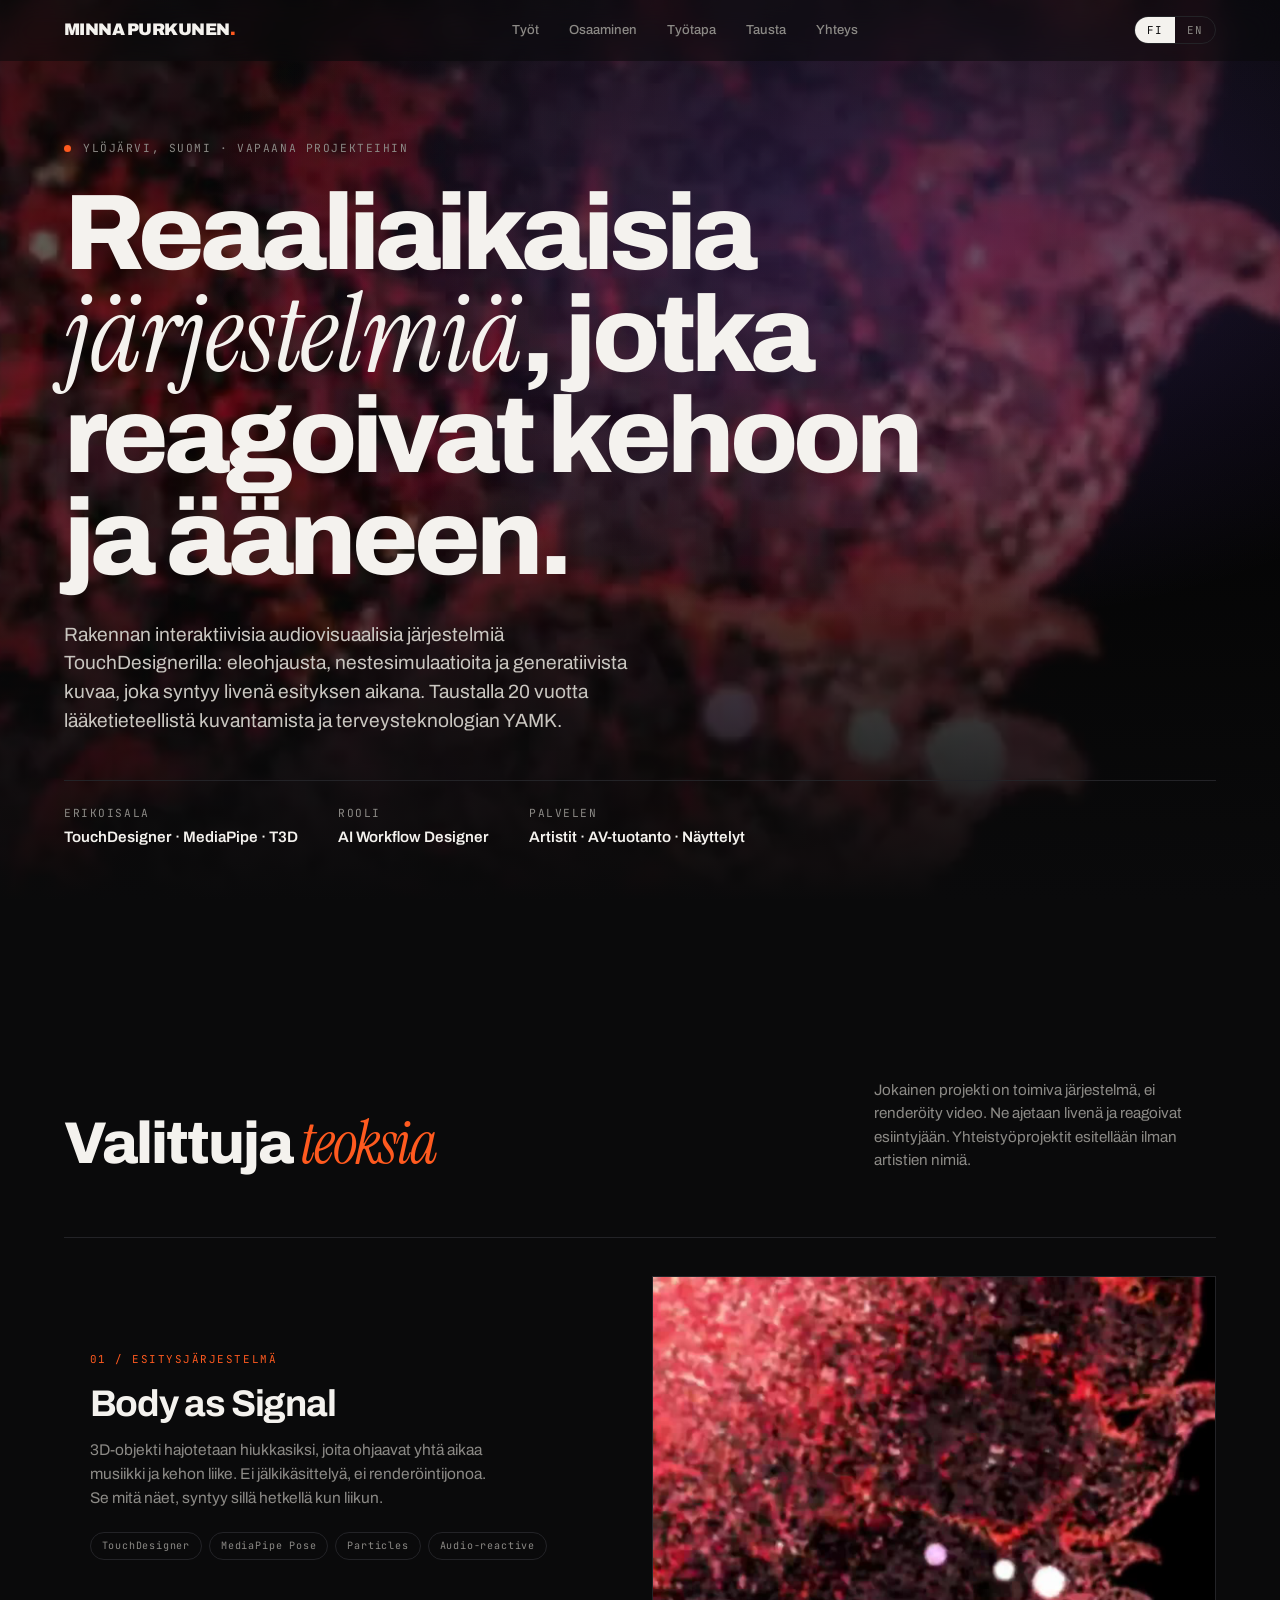
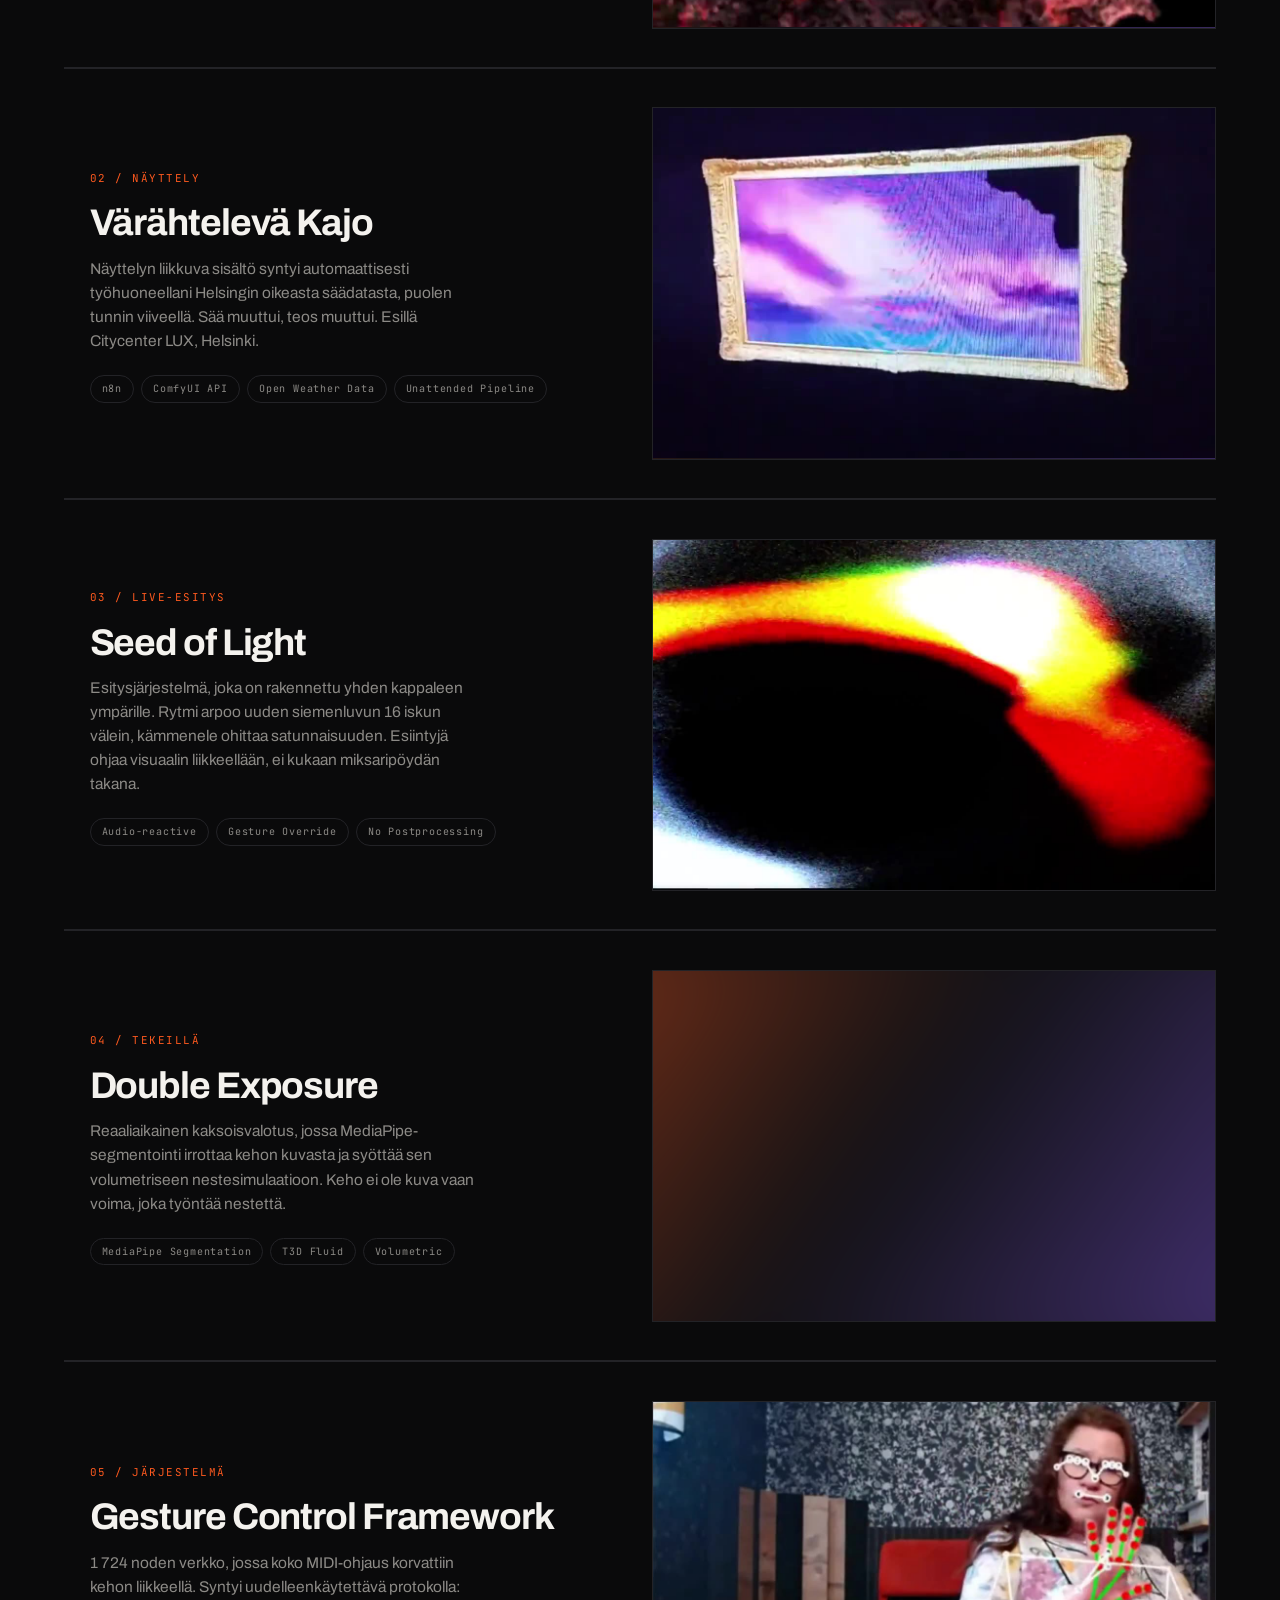
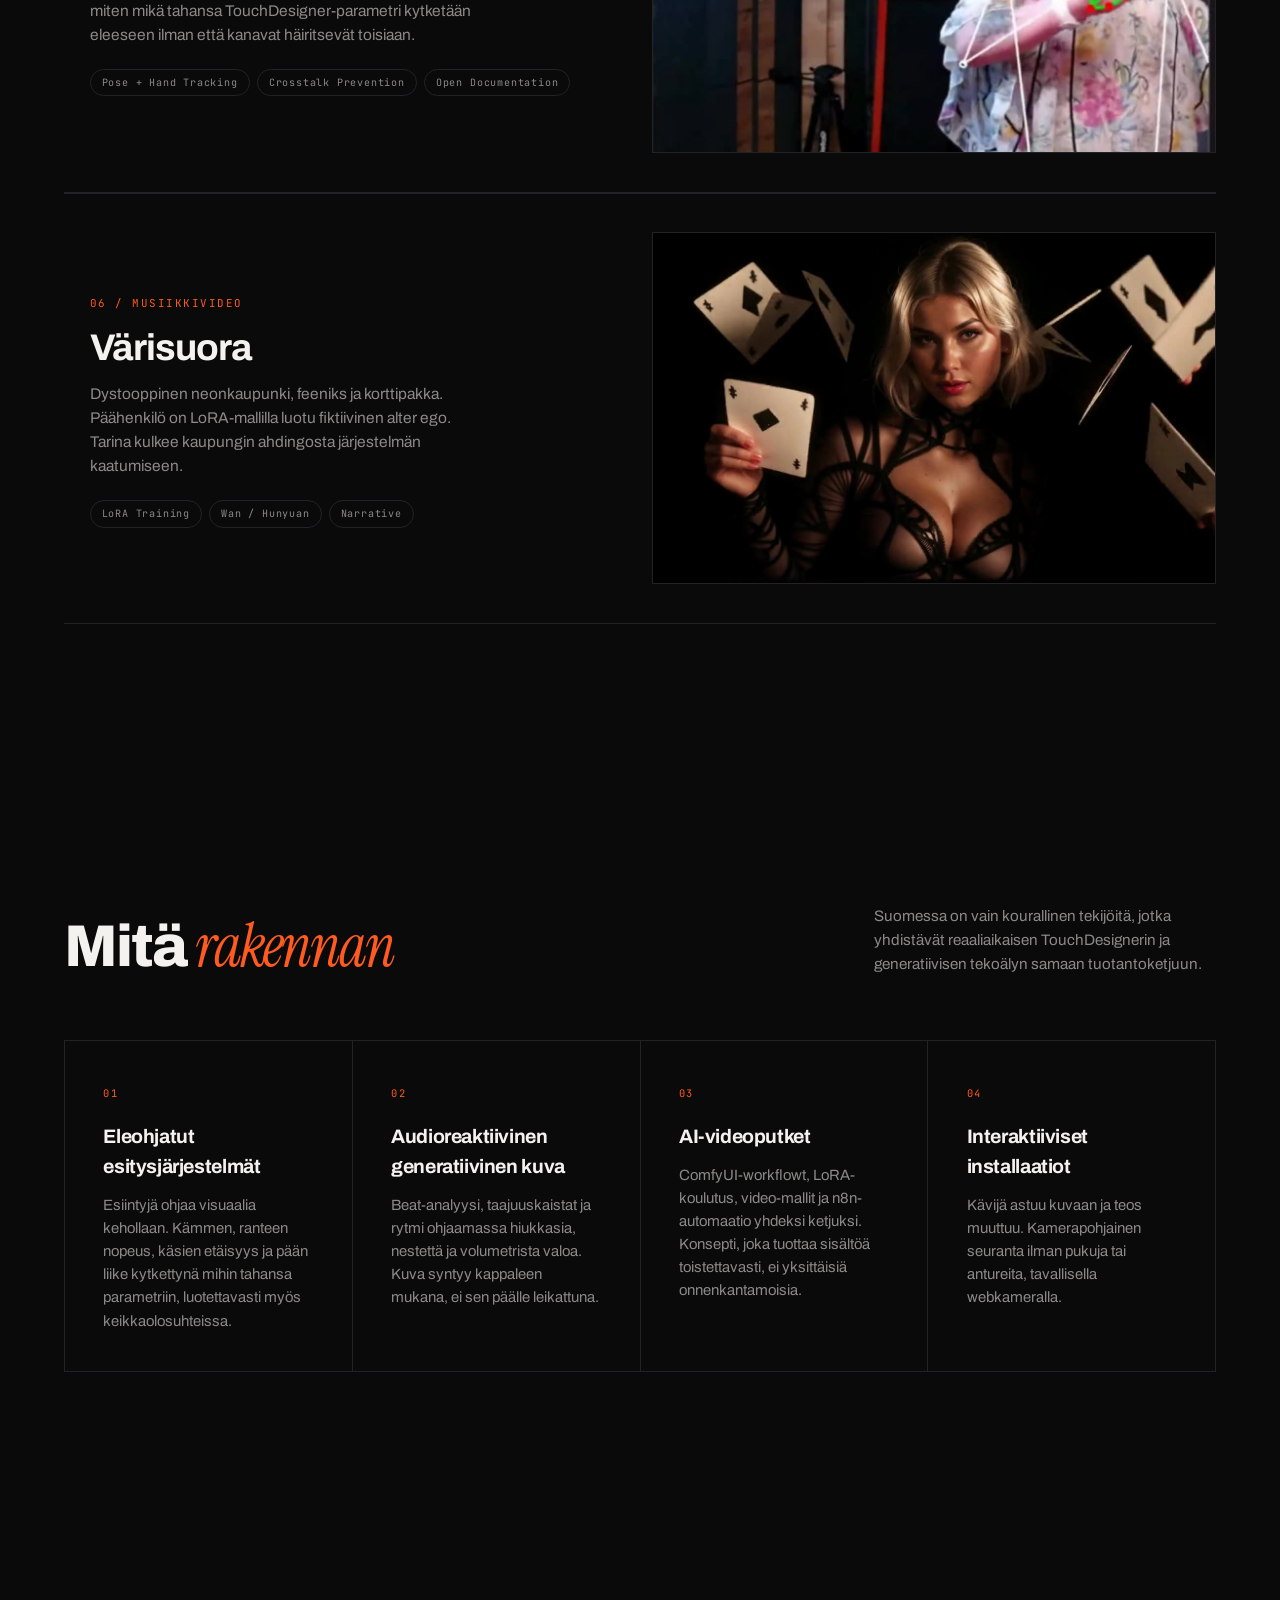
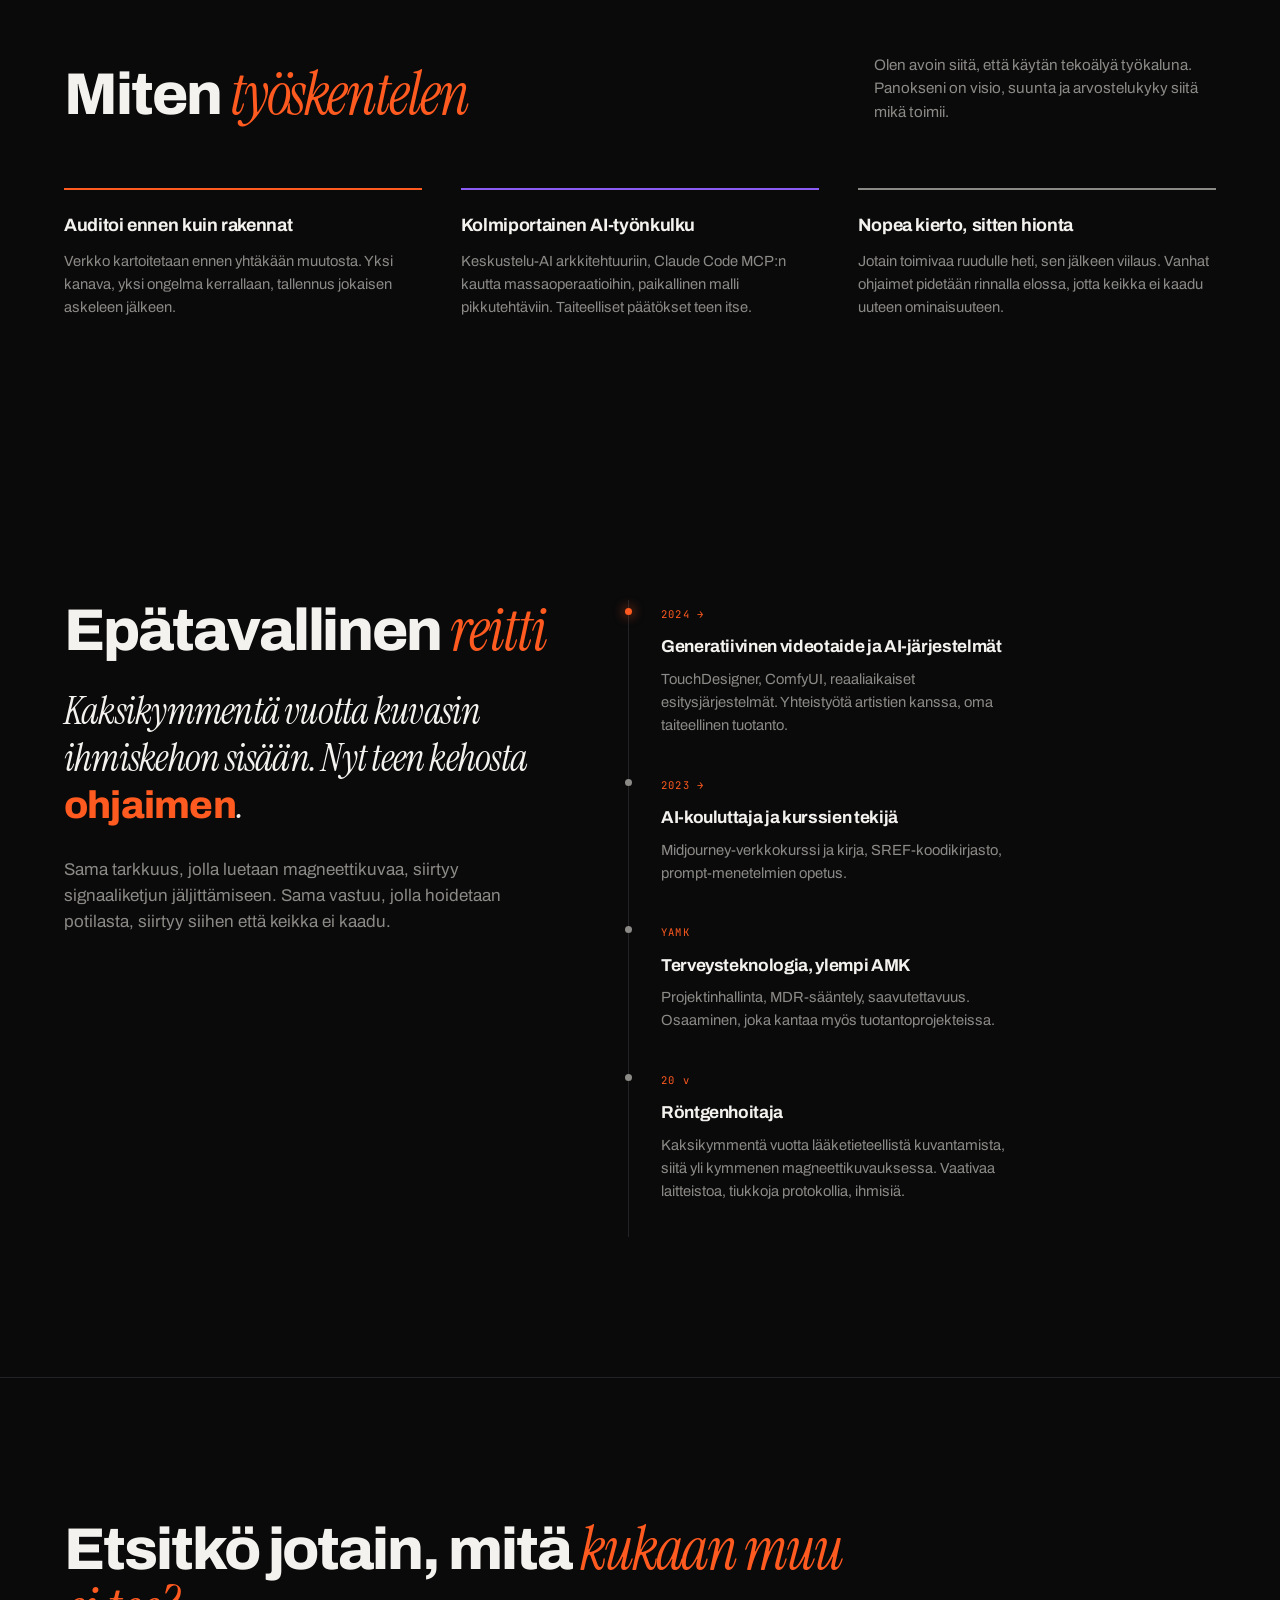
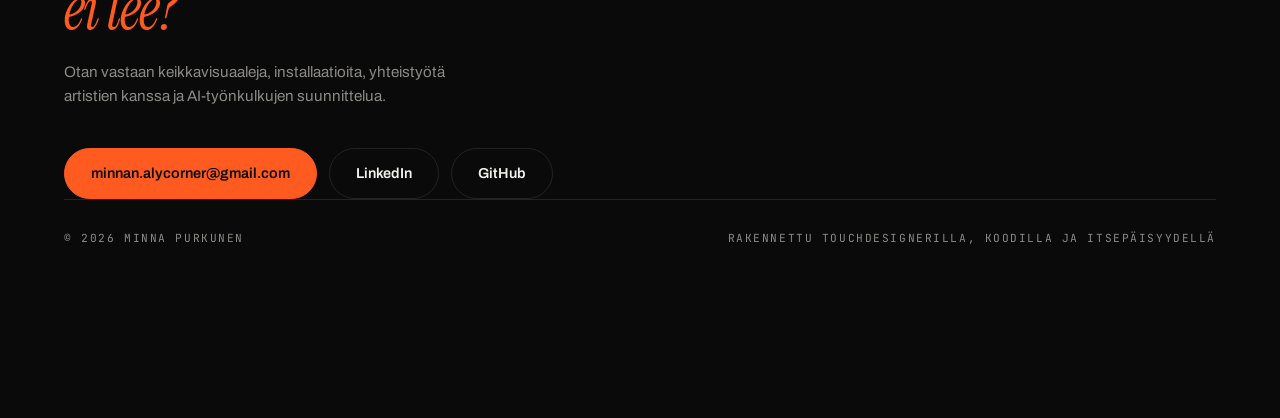
==== index.html @ dd43448c "Add files via upload" ====
<!DOCTYPE html>
<html lang="fi">
<head>
<meta charset="utf-8">
<meta name="viewport" content="width=device-width, initial-scale=1">
<title>Minna Purkunen — Real-time Systems for Live Visuals</title>
<meta name="description" content="AI Workflow Designer and generative video artist. Real-time interactive audiovisual systems in TouchDesigner, MediaPipe and generative AI.">

<!-- Linkin esikatselu LinkedInissa, WhatsAppissa ja muualla -->
<meta property="og:type" content="website">
<meta property="og:url" content="https://minnapurkunen.com/">
<link rel="canonical" href="https://minnapurkunen.com/">
<meta property="og:title" content="Minna Purkunen — Real-time Systems for Live Visuals">
<meta property="og:description" content="Reaaliaikaisia järjestelmiä, jotka reagoivat kehoon ja ääneen. TouchDesigner, MediaPipe ja generatiivinen tekoäly samassa tuotantoketjussa.">
<meta property="og:image" content="https://minnapurkunen.com/media/og.jpg">
<meta property="og:image:width" content="1200">
<meta property="og:image:height" content="630">
<meta property="og:locale" content="fi_FI">
<meta name="twitter:card" content="summary_large_image">

<link rel="icon" href="data:image/svg+xml,%3Csvg xmlns='http://www.w3.org/2000/svg' viewBox='0 0 32 32'%3E%3Crect width='32' height='32' fill='%230a0a0b'/%3E%3Ccircle cx='16' cy='16' r='7' fill='%23ff5a1f'/%3E%3C/svg%3E">

<link rel="preconnect" href="https://fonts.googleapis.com">
<link rel="preconnect" href="https://fonts.gstatic.com" crossorigin>
<link href="https://fonts.googleapis.com/css2?family=Archivo:wght@400;500;600;800;900&family=Instrument+Serif:ital@0;1&family=JetBrains+Mono:wght@400;500&display=swap" rel="stylesheet">
<style>
:root{
  --bg:#0a0a0b;
  --bg-2:#111114;
  --ink:#f4f2ee;
  --ink-dim:#8c8a86;
  --line:#232327;
  --acc:#ff5a1f;      /* electric orange */
  --acc-2:#8b5cf6;    /* violet */
  --max:1400px;
  --pad:clamp(20px,5vw,72px);
}
*{box-sizing:border-box;margin:0;padding:0}
html{scroll-behavior:smooth}
body{
  background:var(--bg);color:var(--ink);
  font-family:'Archivo',system-ui,sans-serif;
  font-size:17px;line-height:1.55;
  -webkit-font-smoothing:antialiased;
  overflow-x:hidden;
}
a{color:inherit;text-decoration:none}
.wrap{max-width:var(--max);margin:0 auto;padding:0 var(--pad)}
.serif{font-family:'Instrument Serif',Georgia,serif;font-style:italic;font-weight:400}
.mono{font-family:'JetBrains Mono',monospace;font-size:.7rem;letter-spacing:.14em;text-transform:uppercase;color:var(--ink-dim)}

/* ---------- NAV ---------- */
nav{
  position:fixed;top:0;left:0;right:0;z-index:100;
  backdrop-filter:blur(14px);background:rgba(10,10,11,.55);
  border-bottom:1px solid transparent;transition:border-color .3s,background .3s;
}
nav.stuck{border-bottom-color:var(--line);background:rgba(10,10,11,.85)}
.nav-in{max-width:var(--max);margin:0 auto;padding:16px var(--pad);
  display:flex;align-items:center;justify-content:space-between;gap:24px}
.logo{font-weight:900;letter-spacing:-.03em;font-size:1.05rem}
.logo span{color:var(--acc)}
.nav-links{display:flex;gap:30px;align-items:center}
.nav-links a{font-size:.82rem;font-weight:500;color:var(--ink-dim);transition:color .2s}
.nav-links a:hover{color:var(--ink)}
.lang{display:flex;border:1px solid var(--line);border-radius:100px;overflow:hidden}
.lang button{
  background:none;border:0;color:var(--ink-dim);cursor:pointer;
  font-family:'JetBrains Mono',monospace;font-size:.68rem;letter-spacing:.1em;
  padding:6px 12px;transition:.2s}
.lang button.on{background:var(--ink);color:var(--bg)}
.burger{display:none;background:none;border:0;color:var(--ink);font-size:1.4rem;cursor:pointer}

/* ---------- HERO ---------- */
header{position:relative;min-height:100svh;display:flex;align-items:flex-end;overflow:hidden}
.hero-media{position:absolute;inset:0;z-index:0;background:#000}
.hero-media video{width:100%;height:100%;display:block;object-fit:cover;opacity:.72}
.hero-media::after{
  content:"";position:absolute;inset:0;
  background:
    radial-gradient(90% 70% at 70% 25%, rgba(139,92,246,.22), transparent 60%),
    linear-gradient(to top, var(--bg) 4%, rgba(10,10,11,.35) 55%, rgba(10,10,11,.75) 100%);
}
.hero-in{position:relative;z-index:2;width:100%;padding-bottom:clamp(48px,7vw,88px);padding-top:140px}
.eyebrow{display:flex;align-items:center;gap:12px;margin-bottom:26px}
.dot{width:7px;height:7px;border-radius:50%;background:var(--acc);box-shadow:0 0 14px var(--acc);
  animation:pulse 2.4s ease-in-out infinite}
@keyframes pulse{0%,100%{opacity:1;transform:scale(1)}50%{opacity:.4;transform:scale(.75)}}
h1{
  font-size:clamp(2.9rem,8.4vw,7.4rem);
  line-height:.94;letter-spacing:-.045em;font-weight:800;
  max-width:16ch;text-wrap:balance;
}
h1 em{font-family:'Instrument Serif',serif;font-style:italic;font-weight:400;letter-spacing:-.01em}
.hero-sub{
  margin-top:32px;max-width:52ch;font-size:clamp(1rem,1.5vw,1.22rem);
  color:#c9c6c0;line-height:1.5
}
.hero-meta{
  margin-top:44px;padding-top:24px;border-top:1px solid var(--line);
  display:flex;flex-wrap:wrap;gap:14px 40px;align-items:baseline
}
.hero-meta div{display:flex;flex-direction:column;gap:4px}
.hero-meta b{font-size:.95rem;font-weight:600}

/* ---------- SECTION ---------- */
section{padding:clamp(80px,11vw,160px) 0;position:relative}
.sec-head{display:flex;justify-content:space-between;align-items:flex-end;
  gap:30px;margin-bottom:clamp(38px,5vw,64px);flex-wrap:wrap}
h2{font-size:clamp(2rem,4.6vw,3.7rem);line-height:1.02;letter-spacing:-.035em;font-weight:800;max-width:18ch}
h2 em{font-family:'Instrument Serif',serif;font-style:italic;font-weight:400;color:var(--acc)}
.sec-note{max-width:38ch;color:var(--ink-dim);font-size:.95rem}

/* ---------- WORK ---------- */
.work{display:grid;gap:2px;background:var(--line);border-top:1px solid var(--line);border-bottom:1px solid var(--line)}
.proj{
  background:var(--bg);padding:clamp(24px,3vw,40px) 0;
  display:grid;grid-template-columns:minmax(0,1fr) minmax(0,1.05fr);
  gap:clamp(24px,4vw,64px);align-items:center;
  transition:background .35s;cursor:pointer;position:relative
}
.proj:hover{background:var(--bg-2)}
.proj-txt{padding-left:clamp(0px,2vw,28px)}
.proj-idx{font-family:'JetBrains Mono',monospace;font-size:.68rem;color:var(--acc);letter-spacing:.14em}
.proj h3{font-size:clamp(1.5rem,2.9vw,2.5rem);line-height:1.04;letter-spacing:-.03em;
  font-weight:700;margin:14px 0 14px}
.proj p{color:var(--ink-dim);max-width:44ch;font-size:.97rem}
.tags{display:flex;flex-wrap:wrap;gap:7px;margin-top:22px}
.tag{font-family:'JetBrains Mono',monospace;font-size:.63rem;letter-spacing:.08em;
  border:1px solid var(--line);border-radius:100px;padding:5px 11px;color:var(--ink-dim)}
.proj-media{
  aspect-ratio:16/10;background:var(--bg-2);border:1px solid var(--line);
  position:relative;overflow:hidden;display:grid;place-items:center
}
.proj-media::before{
  content:"";position:absolute;inset:0;opacity:.5;
  background:linear-gradient(125deg,var(--acc) 0%,transparent 45%,var(--acc-2) 100%);
  filter:blur(40px);transform:scale(1.4);transition:transform .8s ease,opacity .5s
}
.proj:hover .proj-media::before{transform:scale(1.75) rotate(8deg);opacity:.72}
.ph{position:relative;z-index:1;text-align:center;color:rgba(255,255,255,.62)}
.ph span{font-family:'JetBrains Mono',monospace;font-size:.62rem;letter-spacing:.14em}
.proj-media video,.proj-media img{position:absolute;inset:0;width:100%;height:100%;object-fit:cover;z-index:2}

/* ---------- CAPABILITIES ---------- */
.caps{display:grid;grid-template-columns:repeat(auto-fit,minmax(270px,1fr));gap:1px;background:var(--line);
  border:1px solid var(--line)}
.cap{background:var(--bg);padding:clamp(26px,3vw,40px);transition:background .3s}
.cap:hover{background:var(--bg-2)}
.cap .n{font-family:'JetBrains Mono',monospace;font-size:.65rem;color:var(--acc);letter-spacing:.14em}
.cap h4{font-size:1.22rem;font-weight:700;letter-spacing:-.02em;margin:16px 0 12px}
.cap p{color:var(--ink-dim);font-size:.93rem}

/* ---------- METHOD ---------- */
.method{display:grid;grid-template-columns:repeat(auto-fit,minmax(230px,1fr));gap:clamp(24px,3vw,48px);
  counter-reset:m}
.m{border-top:2px solid var(--acc);padding-top:22px}
.m:nth-child(2){border-color:var(--acc-2)}
.m:nth-child(3){border-color:var(--ink-dim)}
.m h4{font-size:1.12rem;font-weight:700;margin-bottom:10px;letter-spacing:-.02em}
.m p{color:var(--ink-dim);font-size:.92rem}

/* ---------- BACKGROUND ---------- */
.bg-grid{display:grid;grid-template-columns:minmax(0,.85fr) minmax(0,1fr);gap:clamp(30px,5vw,80px);align-items:start}
.tl{border-left:1px solid var(--line);padding-left:clamp(20px,2.5vw,34px)}
.tl-item{position:relative;padding-bottom:34px}
.tl-item::before{content:"";position:absolute;left:calc(-1*clamp(20px,2.5vw,34px) - 4px);top:8px;
  width:7px;height:7px;border-radius:50%;background:var(--ink-dim)}
.tl-item:first-child::before{background:var(--acc);box-shadow:0 0 12px var(--acc)}
.tl-item .yr{font-family:'JetBrains Mono',monospace;font-size:.66rem;color:var(--acc);letter-spacing:.12em}
.tl-item h4{font-size:1.08rem;font-weight:700;margin:8px 0 7px;letter-spacing:-.02em}
.tl-item p{color:var(--ink-dim);font-size:.92rem;max-width:46ch}
.pull{font-family:'Instrument Serif',serif;font-style:italic;
  font-size:clamp(1.5rem,3vw,2.5rem);line-height:1.22;letter-spacing:-.02em;color:var(--ink)}
.pull b{font-style:normal;font-family:'Archivo';font-weight:800;color:var(--acc)}

/* ---------- CONTACT ---------- */
#contact{border-top:1px solid var(--line)}
.cta h2{max-width:22ch}
.links{display:flex;flex-wrap:wrap;gap:12px;margin-top:40px}
.btn{
  border:1px solid var(--line);border-radius:100px;padding:13px 26px;
  font-size:.9rem;font-weight:600;transition:.25s;display:inline-flex;align-items:center;gap:9px
}
.btn:hover{border-color:var(--ink);transform:translateY(-2px)}
.btn.pri{background:var(--acc);border-color:var(--acc);color:#0a0a0b}
.btn.pri:hover{box-shadow:0 10px 40px rgba(255,90,31,.32)}
footer{border-top:1px solid var(--line);padding:30px 0;
  display:flex;justify-content:space-between;gap:16px;flex-wrap:wrap}

/* ---------- REVEAL ---------- */
.rv{opacity:0;transform:translateY(26px);transition:opacity .8s cubic-bezier(.2,.7,.2,1),transform .8s cubic-bezier(.2,.7,.2,1)}
.rv.in{opacity:1;transform:none}

/* ---------- LANG ---------- */
[data-en]{display:none}
html[lang="en"] [data-fi]{display:none}
html[lang="en"] [data-en]{display:revert}

@media(max-width:860px){
  .nav-links{display:none}
  .proj{grid-template-columns:1fr}
  .proj-txt{order:2;padding-left:0}
  .proj-media{order:1}
  .bg-grid{grid-template-columns:1fr}
}
</style>
</head>
<body>

<nav id="nav">
  <div class="nav-in">
    <a href="#" class="logo">MINNA PURKUNEN<span>.</span></a>
    <div class="nav-links">
      <a href="#work"><span data-fi>Työt</span><span data-en>Work</span></a>
      <a href="#systems"><span data-fi>Osaaminen</span><span data-en>Systems</span></a>
      <a href="#method"><span data-fi>Työtapa</span><span data-en>Method</span></a>
      <a href="#about"><span data-fi>Tausta</span><span data-en>Background</span></a>
      <a href="#contact"><span data-fi>Yhteys</span><span data-en>Contact</span></a>
    </div>
    <div class="lang">
      <button id="fi" class="on">FI</button><button id="en">EN</button>
    </div>
  </div>
</nav>

<!-- ============ HERO ============ -->
<header>
  <div class="hero-media">
    <video src="media/hero.mp4" poster="media/hero.jpg" autoplay muted loop playsinline></video>
  </div>
  <div class="hero-in wrap">
    <div class="eyebrow"><span class="dot"></span>
      <span class="mono" data-fi>Ylöjärvi, Suomi · Vapaana projekteihin</span>
      <span class="mono" data-en>Ylöjärvi, Finland · Available for projects</span>
    </div>

    <h1>
      <span data-fi>Reaaliaikaisia <em>järjestelmiä</em>, jotka reagoivat kehoon ja ääneen.</span>
      <span data-en>Real-time <em>systems</em> that respond to body and sound.</span>
    </h1>

    <p class="hero-sub">
      <span data-fi>Rakennan interaktiivisia audiovisuaalisia järjestelmiä TouchDesignerilla: eleohjausta, nestesimulaatioita ja generatiivista kuvaa, joka syntyy livenä esityksen aikana. Taustalla 20 vuotta lääketieteellistä kuvantamista ja terveysteknologian YAMK.</span>
      <span data-en>I build interactive audiovisual systems in TouchDesigner: gesture control, fluid simulation and generative imagery that is composed live, on stage. Behind it, twenty years of medical imaging and a Master's in health technology.</span>
    </p>

    <div class="hero-meta">
      <div><span class="mono" data-fi>Erikoisala</span><span class="mono" data-en>Focus</span>
        <b>TouchDesigner · MediaPipe · T3D</b></div>
      <div><span class="mono" data-fi>Rooli</span><span class="mono" data-en>Role</span>
        <b data-fi>AI Workflow Designer</b><b data-en>AI Workflow Designer</b></div>
      <div><span class="mono" data-fi>Palvelen</span><span class="mono" data-en>Working with</span>
        <b data-fi>Artistit · AV-tuotanto · Näyttelyt</b><b data-en>Artists · AV production · Exhibitions</b></div>
    </div>
  </div>
</header>

<!-- ============ WORK ============ -->
<section id="work">
  <div class="wrap">
    <div class="sec-head rv">
      <h2><span data-fi>Valittuja <em>teoksia</em></span><span data-en>Selected <em>work</em></span></h2>
      <p class="sec-note">
        <span data-fi>Jokainen projekti on toimiva järjestelmä, ei renderöity video. Ne ajetaan livenä ja reagoivat esiintyjään. Yhteistyöprojektit esitellään ilman artistien nimiä.</span>
        <span data-en>Each project is a working system, not a rendered video. They run live and respond to the performer. Collaborations are shown without naming the artists.</span>
      </p>
    </div>

    <div class="work">

      <article class="proj rv">
        <div class="proj-txt">
          <span class="proj-idx">01 / <span data-fi>ESITYSJÄRJESTELMÄ</span><span data-en>PERFORMANCE SYSTEM</span></span>
          <h3>Body as Signal</h3>
          <p>
            <span data-fi>3D-objekti hajotetaan hiukkasiksi, joita ohjaavat yhtä aikaa musiikki ja kehon liike. Ei jälkikäsittelyä, ei renderöintijonoa. Se mitä näet, syntyy sillä hetkellä kun liikun.</span>
            <span data-en>A 3D object dissolved into particles, driven at once by music and body movement. No post-processing, no render queue. What you see is made in the moment I move.</span>
          </p>
          <div class="tags"><span class="tag">TouchDesigner</span><span class="tag">MediaPipe Pose</span><span class="tag">Particles</span><span class="tag">Audio-reactive</span></div>
        </div>
        <div class="proj-media">
          <video data-src="media/body-as-signal.mp4" poster="media/body-as-signal.jpg" muted loop playsinline preload="none"></video>
        </div>
      </article>

      <article class="proj rv">
        <div class="proj-txt">
          <span class="proj-idx">02 / <span data-fi>NÄYTTELY</span><span data-en>EXHIBITION</span></span>
          <h3><span data-fi>Värähtelevä Kajo</span><span data-en>Oscillating Glow</span></h3>
          <p>
            <span data-fi>Näyttelyn liikkuva sisältö syntyi automaattisesti työhuoneellani Helsingin oikeasta säädatasta, puolen tunnin viiveellä. Sää muuttui, teos muuttui. Esillä Citycenter LUX, Helsinki.</span>
            <span data-en>The moving content for this exhibition was generated automatically in my studio from live Helsinki weather data on a thirty minute delay. The weather changed, the work changed. Shown at Citycenter LUX, Helsinki.</span>
          </p>
          <div class="tags"><span class="tag">n8n</span><span class="tag">ComfyUI API</span><span class="tag">Open Weather Data</span><span class="tag">Unattended Pipeline</span></div>
        </div>
        <div class="proj-media">
          <video data-src="media/oscillating-glow.mp4" poster="media/oscillating-glow.jpg" muted loop playsinline preload="none"></video>
        </div>
      </article>

      <article class="proj rv">
        <div class="proj-txt">
          <span class="proj-idx">03 / <span data-fi>LIVE-ESITYS</span><span data-en>LIVE PERFORMANCE</span></span>
          <h3>Seed of Light</h3>
          <p>
            <span data-fi>Esitysjärjestelmä, joka on rakennettu yhden kappaleen ympärille. Rytmi arpoo uuden siemenluvun 16 iskun välein, kämmenele ohittaa satunnaisuuden. Esiintyjä ohjaa visuaalin liikkeellään, ei kukaan miksaripöydän takana.</span>
            <span data-en>A performance system built around a single track. The rhythm draws a new random seed every sixteen beats, an open palm overrides it. The performer steers the visuals with their own movement, not an operator at a desk.</span>
          </p>
          <div class="tags"><span class="tag">Audio-reactive</span><span class="tag">Gesture Override</span><span class="tag">No Postprocessing</span></div>
        </div>
        <div class="proj-media">
          <video data-src="media/seed-of-light.mp4" poster="media/seed-of-light.jpg" muted loop playsinline preload="none"></video>
        </div>
      </article>

      <article class="proj rv">
        <div class="proj-txt">
          <span class="proj-idx">04 / <span data-fi>TEKEILLÄ</span><span data-en>IN PROGRESS</span></span>
          <h3>Double Exposure</h3>
          <p>
            <span data-fi>Reaaliaikainen kaksoisvalotus, jossa MediaPipe-segmentointi irrottaa kehon kuvasta ja syöttää sen volumetriseen nestesimulaatioon. Keho ei ole kuva vaan voima, joka työntää nestettä.</span>
            <span data-en>A real-time double exposure where MediaPipe segmentation lifts the body out of the frame and feeds it into a volumetric fluid simulation. The body is not an image, it is a force pushing through liquid.</span>
          </p>
          <div class="tags"><span class="tag">MediaPipe Segmentation</span><span class="tag">T3D Fluid</span><span class="tag">Volumetric</span></div>
        </div>
        <div class="proj-media">
          <video data-src="media/double-exposure.mp4" poster="media/double-exposure.jpg" muted loop playsinline preload="none"></video>
        </div>
      </article>

      <article class="proj rv">
        <div class="proj-txt">
          <span class="proj-idx">05 / <span data-fi>JÄRJESTELMÄ</span><span data-en>FRAMEWORK</span></span>
          <h3>Gesture Control Framework</h3>
          <p>
            <span data-fi>1 724 noden verkko, jossa koko MIDI-ohjaus korvattiin kehon liikkeellä. Syntyi uudelleenkäytettävä protokolla: miten mikä tahansa TouchDesigner-parametri kytketään eleeseen ilman että kanavat häiritsevät toisiaan.</span>
            <span data-en>A 1,724-node network where the entire MIDI control layer was replaced by body movement. It produced a reusable protocol: how to bind any TouchDesigner parameter to a gesture without channels bleeding into each other.</span>
          </p>
          <div class="tags"><span class="tag">Pose + Hand Tracking</span><span class="tag">Crosstalk Prevention</span><span class="tag">Open Documentation</span></div>
        </div>
        <div class="proj-media">
          <video data-src="media/gesture-framework.mp4" poster="media/gesture-framework.jpg" muted loop playsinline preload="none"></video>
        </div>
      </article>

      <article class="proj rv">
        <div class="proj-txt">
          <span class="proj-idx">06 / <span data-fi>MUSIIKKIVIDEO</span><span data-en>MUSIC VIDEO</span></span>
          <h3>Värisuora</h3>
          <p>
            <span data-fi>Dystooppinen neonkaupunki, feeniks ja korttipakka. Päähenkilö on LoRA-mallilla luotu fiktiivinen alter ego. Tarina kulkee kaupungin ahdingosta järjestelmän kaatumiseen.</span>
            <span data-en>A dystopian neon city, a phoenix and a deck of cards. The lead is a fictional alter ego built with a trained LoRA model. The story moves from urban struggle to the collapse of a controlling system.</span>
          </p>
          <div class="tags"><span class="tag">LoRA Training</span><span class="tag">Wan / Hunyuan</span><span class="tag">Narrative</span></div>
        </div>
        <div class="proj-media">
          <video data-src="media/varisuora.mp4" poster="media/varisuora.jpg" muted loop playsinline preload="none"></video>
        </div>
      </article>

    </div>
  </div>
</section>

<!-- ============ SYSTEMS ============ -->
<section id="systems">
  <div class="wrap">
    <div class="sec-head rv">
      <h2><span data-fi>Mitä <em>rakennan</em></span><span data-en>What I <em>build</em></span></h2>
      <p class="sec-note">
        <span data-fi>Suomessa on vain kourallinen tekijöitä, jotka yhdistävät reaaliaikaisen TouchDesignerin ja generatiivisen tekoälyn samaan tuotantoketjuun.</span>
        <span data-en>In Finland only a handful of people combine real-time TouchDesigner and generative AI in one production chain.</span>
      </p>
    </div>

    <div class="caps rv">
      <div class="cap"><span class="n">01</span>
        <h4><span data-fi>Eleohjatut esitysjärjestelmät</span><span data-en>Gesture-Controlled Performance</span></h4>
        <p><span data-fi>Esiintyjä ohjaa visuaalia kehollaan. Kämmen, ranteen nopeus, käsien etäisyys ja pään liike kytkettynä mihin tahansa parametriin, luotettavasti myös keikkaolosuhteissa.</span>
        <span data-en>The performer drives the visuals with their body. Palm, wrist velocity, hand distance and head movement bound to any parameter, reliable under stage conditions.</span></p></div>

      <div class="cap"><span class="n">02</span>
        <h4><span data-fi>Audioreaktiivinen generatiivinen kuva</span><span data-en>Audio-Reactive Generative Imagery</span></h4>
        <p><span data-fi>Beat-analyysi, taajuuskaistat ja rytmi ohjaamassa hiukkasia, nestettä ja volumetrista valoa. Kuva syntyy kappaleen mukana, ei sen päälle leikattuna.</span>
        <span data-en>Beat analysis, frequency bands and rhythm driving particles, fluid and volumetric light. The image is born with the track, not cut on top of it.</span></p></div>

      <div class="cap"><span class="n">03</span>
        <h4><span data-fi>AI-videoputket</span><span data-en>AI Video Pipelines</span></h4>
        <p><span data-fi>ComfyUI-workflowt, LoRA-koulutus, video-mallit ja n8n-automaatio yhdeksi ketjuksi. Konsepti, joka tuottaa sisältöä toistettavasti, ei yksittäisiä onnenkantamoisia.</span>
        <span data-en>ComfyUI workflows, LoRA training, video models and n8n automation as one chain. A concept that produces content repeatably, not one-off lucky renders.</span></p></div>

      <div class="cap"><span class="n">04</span>
        <h4><span data-fi>Interaktiiviset installaatiot</span><span data-en>Interactive Installations</span></h4>
        <p><span data-fi>Kävijä astuu kuvaan ja teos muuttuu. Kamerapohjainen seuranta ilman pukuja tai antureita, tavallisella webkameralla.</span>
        <span data-en>A visitor steps into the frame and the piece changes. Camera-based tracking with no suits or sensors, just a webcam.</span></p></div>
    </div>
  </div>
</section>

<!-- ============ METHOD ============ -->
<section id="method">
  <div class="wrap">
    <div class="sec-head rv">
      <h2><span data-fi>Miten <em>työskentelen</em></span><span data-en>How I <em>work</em></span></h2>
      <p class="sec-note">
        <span data-fi>Olen avoin siitä, että käytän tekoälyä työkaluna. Panokseni on visio, suunta ja arvostelukyky siitä mikä toimii.</span>
        <span data-en>I am open about using AI as a tool. My contribution is vision, direction and the judgement of what actually works.</span>
      </p>
    </div>

    <div class="method rv">
      <div class="m">
        <h4><span data-fi>Auditoi ennen kuin rakennat</span><span data-en>Audit before you build</span></h4>
        <p><span data-fi>Verkko kartoitetaan ennen yhtäkään muutosta. Yksi kanava, yksi ongelma kerrallaan, tallennus jokaisen askeleen jälkeen.</span>
        <span data-en>The network is mapped before a single change. One channel, one problem at a time, saved after every step.</span></p>
      </div>
      <div class="m">
        <h4><span data-fi>Kolmiportainen AI-työnkulku</span><span data-en>Three-tier AI workflow</span></h4>
        <p><span data-fi>Keskustelu-AI arkkitehtuuriin, Claude Code MCP:n kautta massaoperaatioihin, paikallinen malli pikkutehtäviin. Taiteelliset päätökset teen itse.</span>
        <span data-en>Chat AI for architecture, Claude Code over MCP for bulk operations, a local model for small tasks. The artistic calls stay mine.</span></p>
      </div>
      <div class="m">
        <h4><span data-fi>Nopea kierto, sitten hionta</span><span data-en>Fast loop, then refinement</span></h4>
        <p><span data-fi>Jotain toimivaa ruudulle heti, sen jälkeen viilaus. Vanhat ohjaimet pidetään rinnalla elossa, jotta keikka ei kaadu uuteen ominaisuuteen.</span>
        <span data-en>Something working on screen immediately, refinement after. Old controls stay alive in parallel so a new feature never takes down the show.</span></p>
      </div>
    </div>
  </div>
</section>

<!-- ============ ABOUT ============ -->
<section id="about">
  <div class="wrap bg-grid">
    <div class="rv">
      <h2 style="margin-bottom:28px"><span data-fi>Epätavallinen <em>reitti</em></span><span data-en>An unusual <em>route</em></span></h2>
      <p class="pull">
        <span data-fi>Kaksikymmentä vuotta kuvasin ihmiskehon sisään. Nyt teen kehosta <b>ohjaimen</b>.</span>
        <span data-en>For twenty years I imaged the inside of the human body. Now I turn the body into a <b>controller</b>.</span>
      </p>
      <p style="margin-top:28px;color:var(--ink-dim);max-width:44ch">
        <span data-fi>Sama tarkkuus, jolla luetaan magneettikuvaa, siirtyy signaaliketjun jäljittämiseen. Sama vastuu, jolla hoidetaan potilasta, siirtyy siihen että keikka ei kaadu.</span>
        <span data-en>The same precision used to read an MRI transfers to tracing a signal chain. The same responsibility used in patient care transfers to making sure the show does not go down.</span>
      </p>
    </div>

    <div class="tl rv">
      <div class="tl-item"><span class="yr">2024 →</span>
        <h4><span data-fi>Generatiivinen videotaide ja AI-järjestelmät</span><span data-en>Generative video art and AI systems</span></h4>
        <p><span data-fi>TouchDesigner, ComfyUI, reaaliaikaiset esitysjärjestelmät. Yhteistyötä artistien kanssa, oma taiteellinen tuotanto.</span>
        <span data-en>TouchDesigner, ComfyUI, real-time performance systems. Collaborations with artists alongside my own artistic practice.</span></p></div>

      <div class="tl-item"><span class="yr">2023 →</span>
        <h4><span data-fi>AI-kouluttaja ja kurssien tekijä</span><span data-en>AI educator and course creator</span></h4>
        <p><span data-fi>Midjourney-verkkokurssi ja kirja, SREF-koodikirjasto, prompt-menetelmien opetus.</span>
        <span data-en>A Midjourney online course and book, an SREF code library, teaching prompt methodology.</span></p></div>

      <div class="tl-item"><span class="yr">YAMK</span>
        <h4><span data-fi>Terveysteknologia, ylempi AMK</span><span data-en>Health technology, Master's degree</span></h4>
        <p><span data-fi>Projektinhallinta, MDR-sääntely, saavutettavuus. Osaaminen, joka kantaa myös tuotantoprojekteissa.</span>
        <span data-en>Project management, MDR regulation, accessibility. Skills that carry over into production work.</span></p></div>

      <div class="tl-item"><span class="yr">20 v</span>
        <h4><span data-fi>Röntgenhoitaja</span><span data-en>Radiographer</span></h4>
        <p><span data-fi>Kaksikymmentä vuotta lääketieteellistä kuvantamista, siitä yli kymmenen magneettikuvauksessa. Vaativaa laitteistoa, tiukkoja protokollia, ihmisiä.</span>
        <span data-en>Twenty years in medical imaging, more than ten of them in MRI. Demanding hardware, strict protocols, people.</span></p></div>
    </div>
  </div>
</section>

<!-- ============ CONTACT ============ -->
<section id="contact">
  <div class="wrap cta rv">
    <h2><span data-fi>Etsitkö jotain, mitä <em>kukaan muu ei tee?</em></span><span data-en>Looking for something <em>nobody else is doing?</em></span></h2>
    <p class="sec-note" style="max-width:46ch;margin-top:22px">
      <span data-fi>Otan vastaan keikkavisuaaleja, installaatioita, yhteistyötä artistien kanssa ja AI-työnkulkujen suunnittelua.</span>
      <span data-en>Open to tour visuals, installations, artist collaborations and AI workflow design.</span>
    </p>
    <div class="links">
      <a class="btn pri" href="mailto:minnan.alycorner@gmail.com">minnan.alycorner@gmail.com</a>
      <a class="btn" href="https://www.linkedin.com/in/minna-purkunen-853641170" target="_blank" rel="noopener">LinkedIn</a>
      <a class="btn" href="https://github.com/Minskiist" target="_blank" rel="noopener">GitHub</a>
    </div>
  </div>
  <div class="wrap"><footer>
    <span class="mono">© 2026 Minna Purkunen</span>
    <span class="mono" data-fi>Rakennettu TouchDesignerilla, koodilla ja itsepäisyydellä</span>
    <span class="mono" data-en>Built with TouchDesigner, code and stubbornness</span>
  </footer></div>
</section>

<script>
/* ---- language ---- */
const setLang = l => {
  document.documentElement.lang = l;
  fi.classList.toggle('on', l==='fi');
  en.classList.toggle('on', l==='en');
};
fi.onclick = ()=>setLang('fi');
en.onclick = ()=>setLang('en');

/* ---- nav shadow ---- */
addEventListener('scroll',()=>document.getElementById('nav').classList.toggle('stuck',scrollY>40));

/* ---- reveal ---- */
const io = new IntersectionObserver(es=>es.forEach(e=>{
  if(e.isIntersecting){e.target.classList.add('in');io.unobserve(e.target)}
}),{threshold:.12});
document.querySelectorAll('.rv').forEach(e=>io.observe(e));

/* ---- lataa korttivideot vasta kun ne tulevat nakyviin ---- */
const vio = new IntersectionObserver(es=>es.forEach(e=>{
  const v = e.target;
  if(e.isIntersecting){
    if(!v.src && v.dataset.src) v.src = v.dataset.src;
    v.play().catch(()=>{});
  } else { v.pause(); }
}),{rootMargin:'300px 0px'});
document.querySelectorAll('video[data-src]').forEach(v=>vio.observe(v));
</script>
</body>
</html>
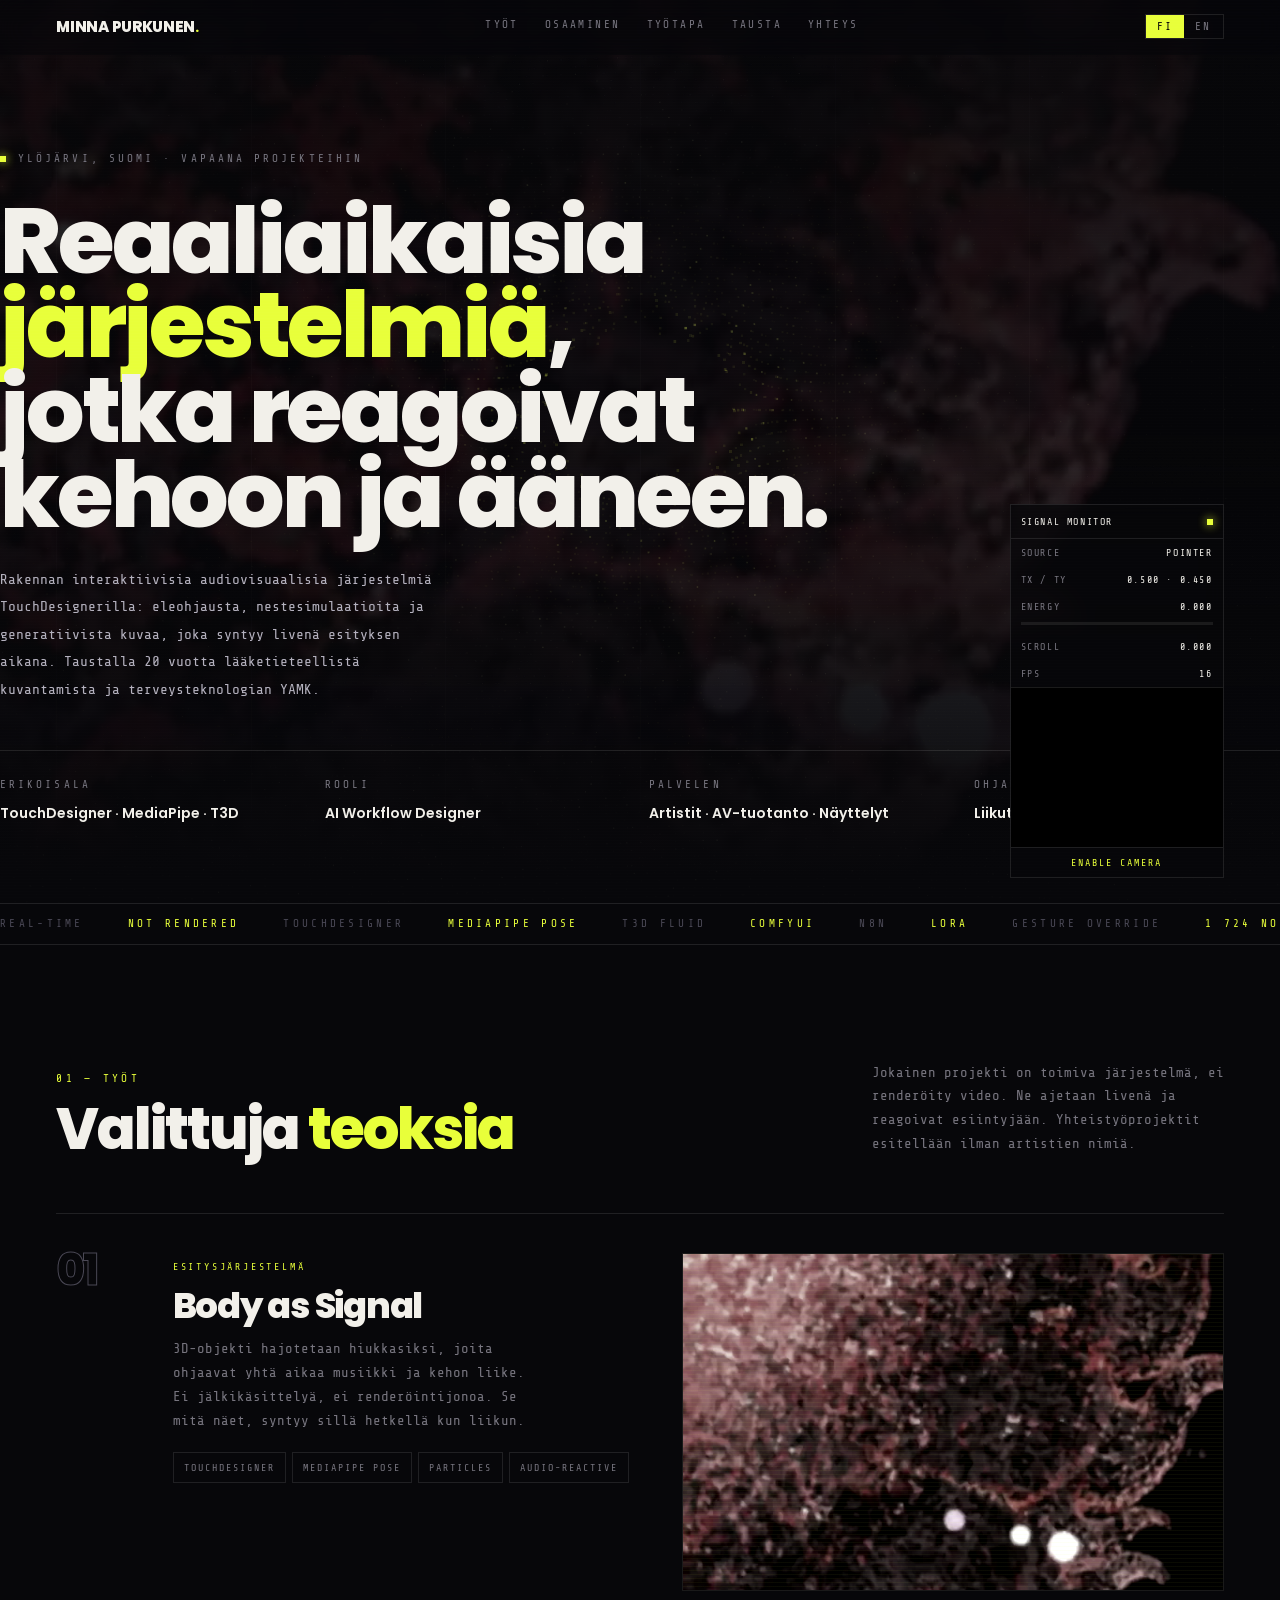
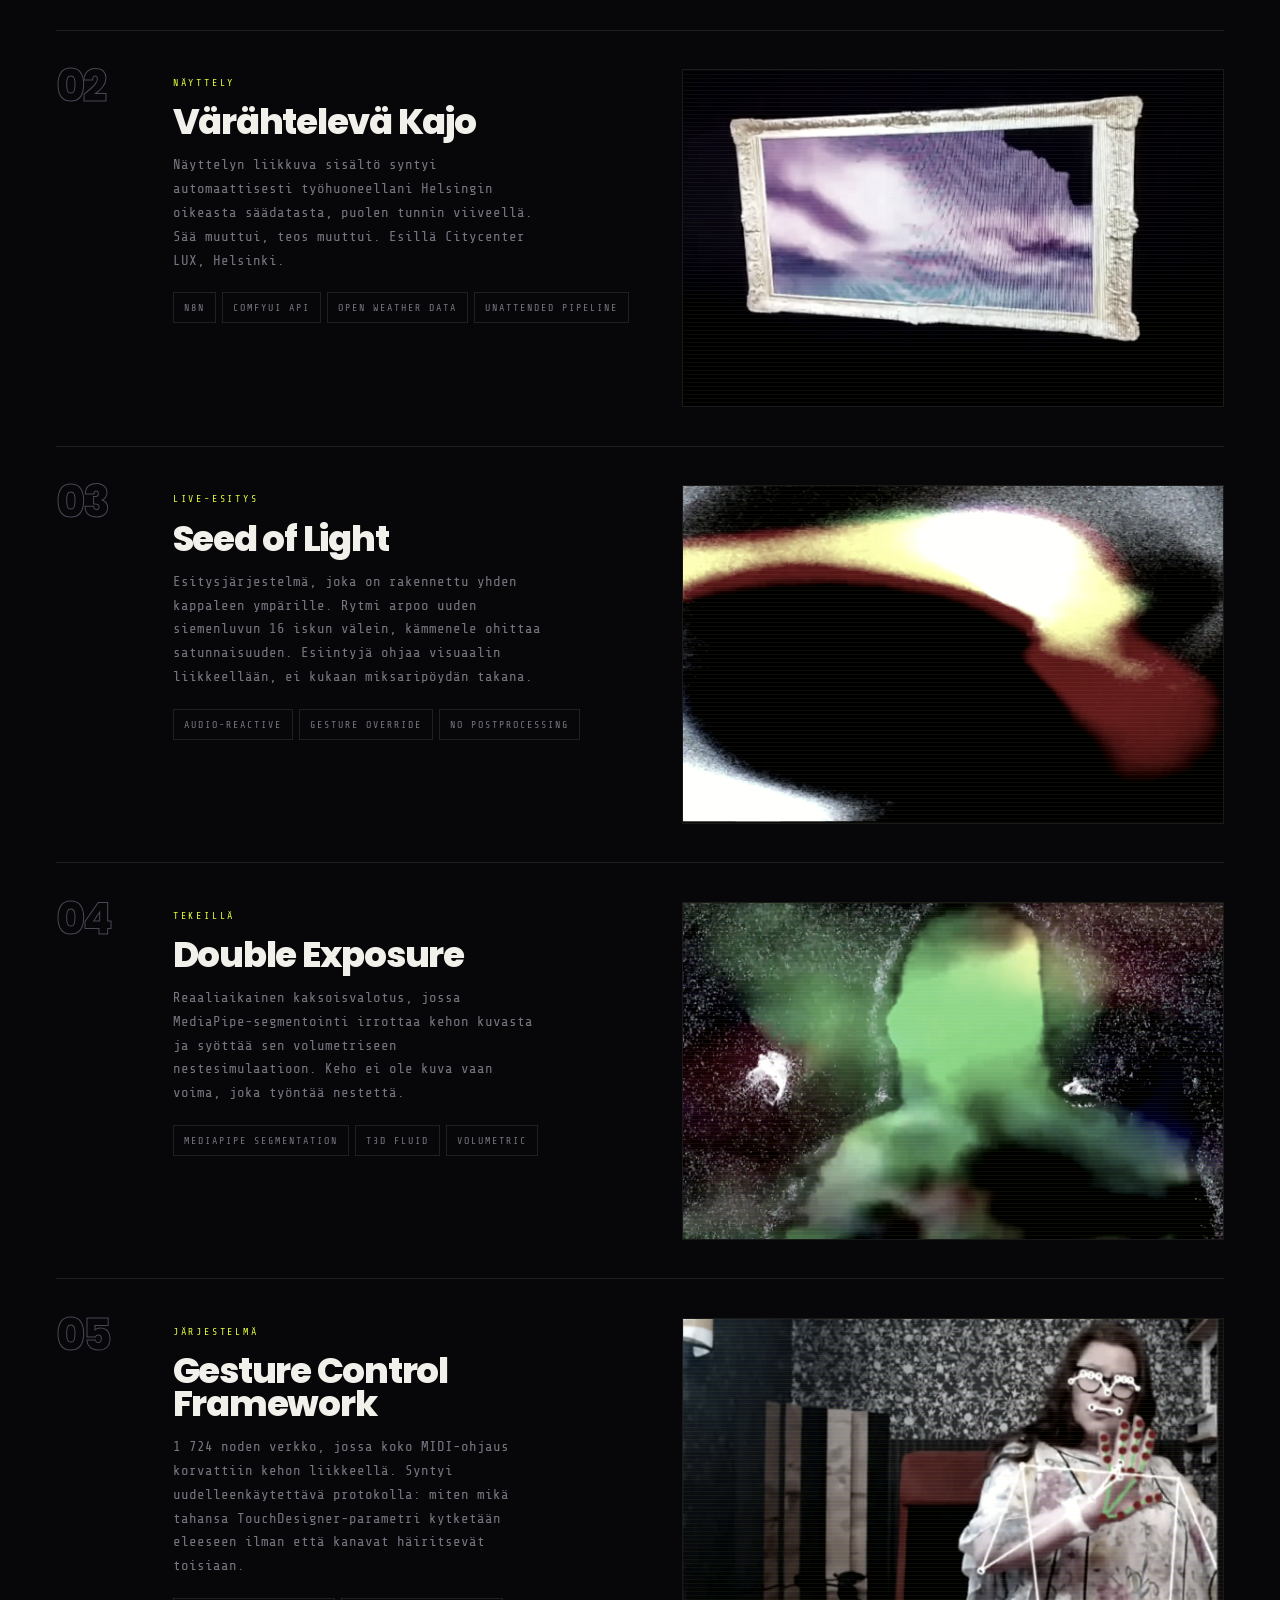
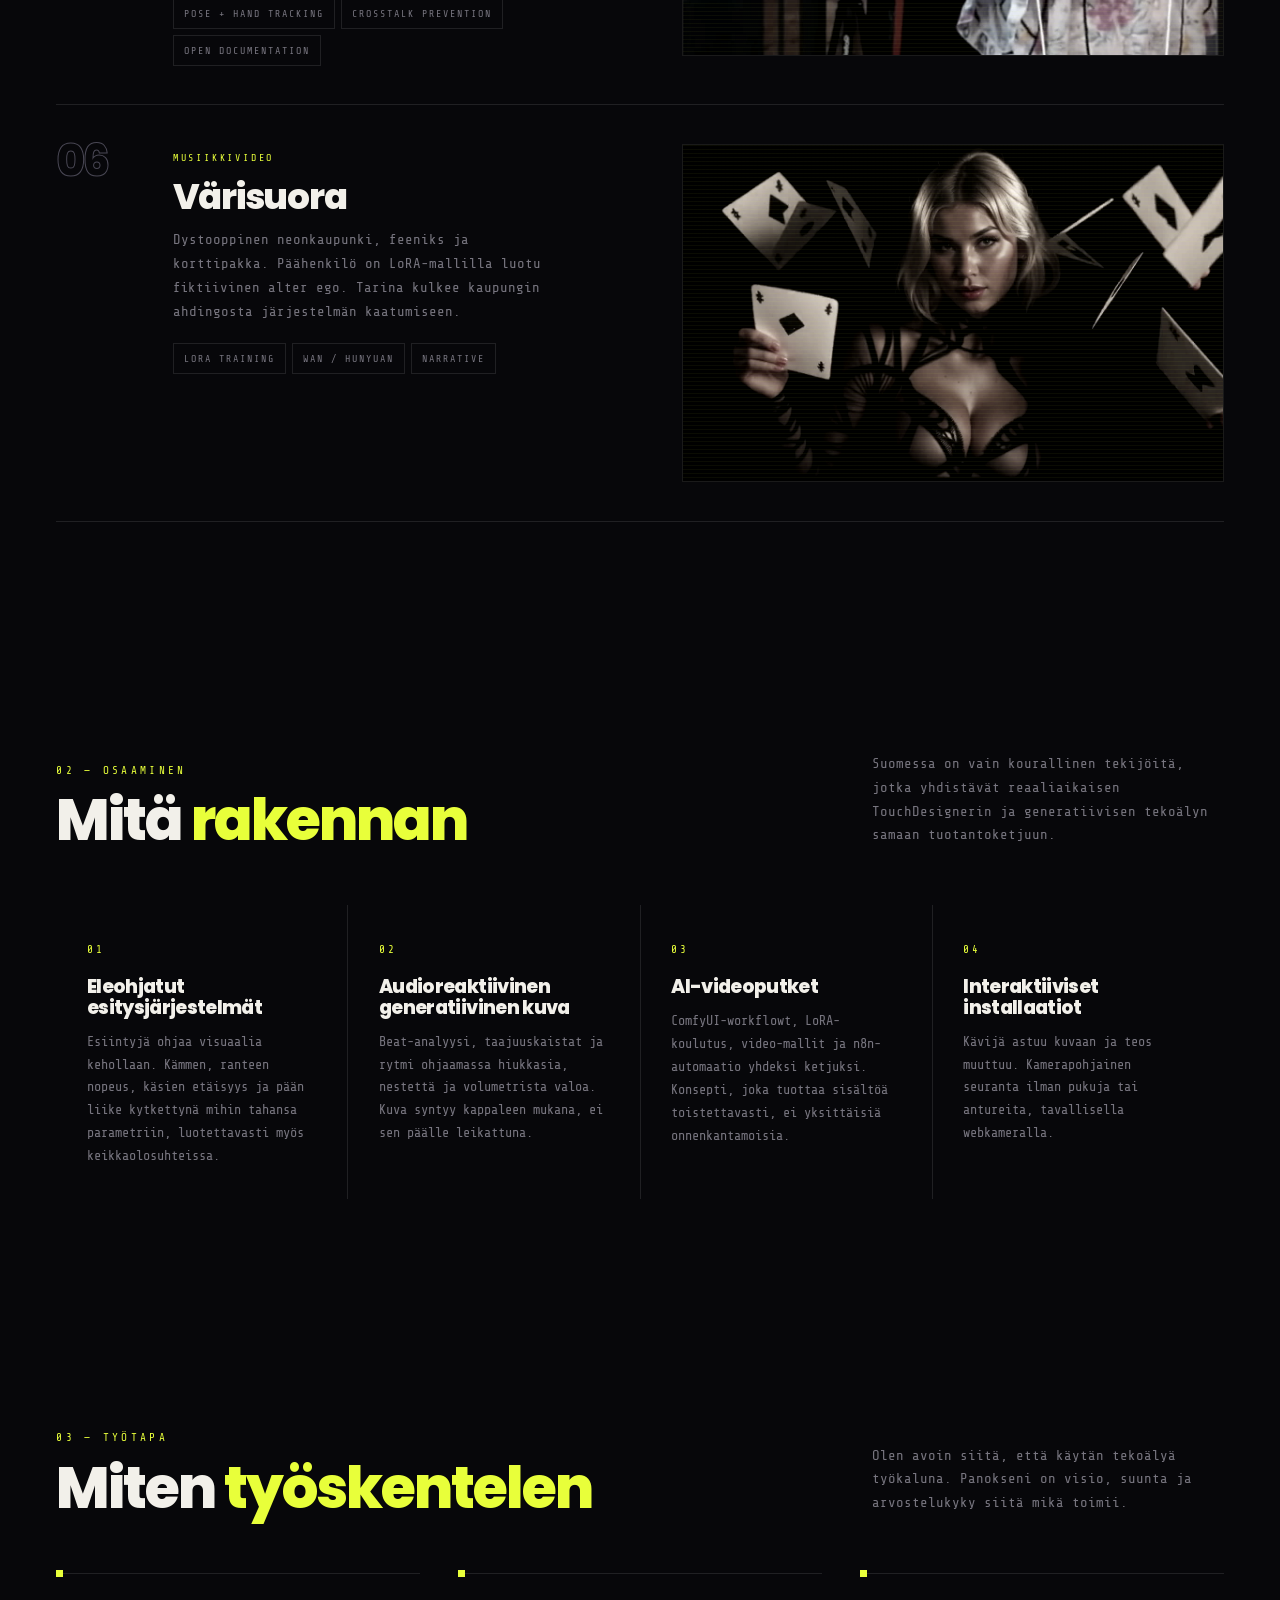
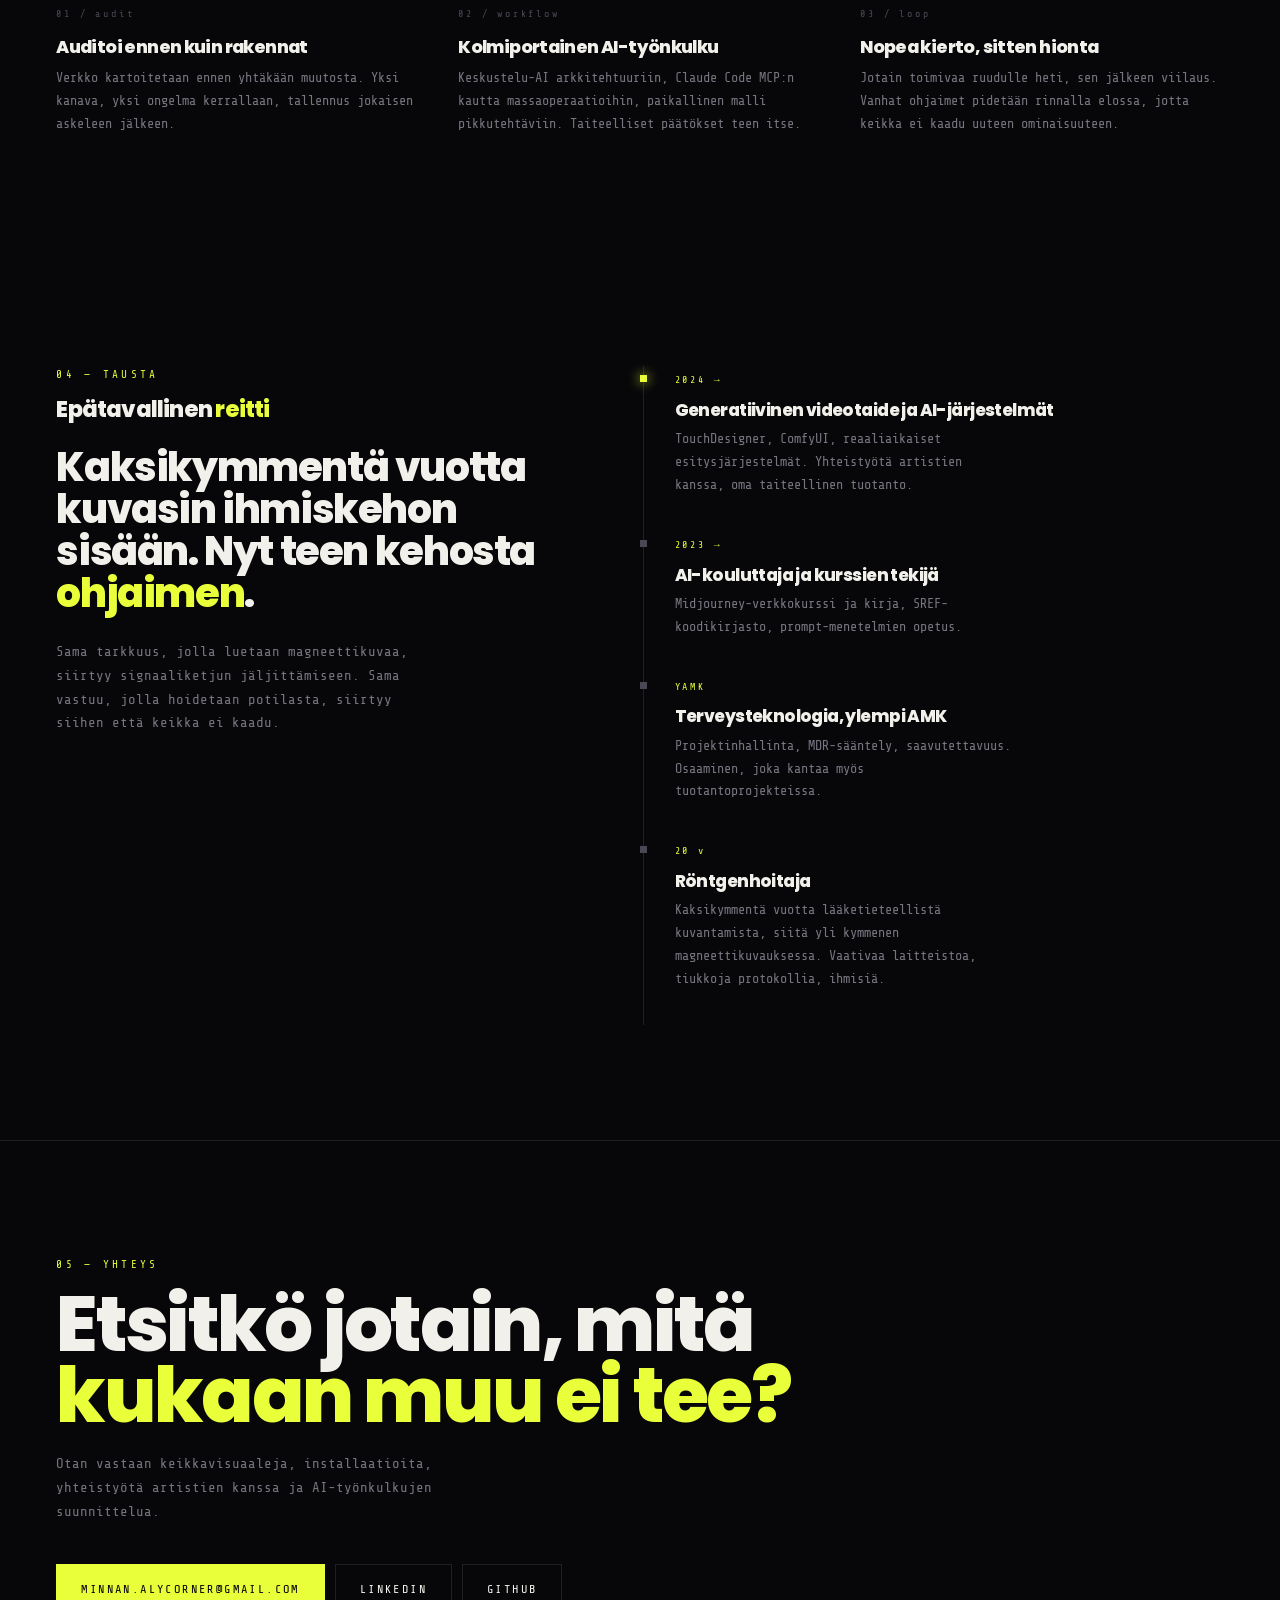
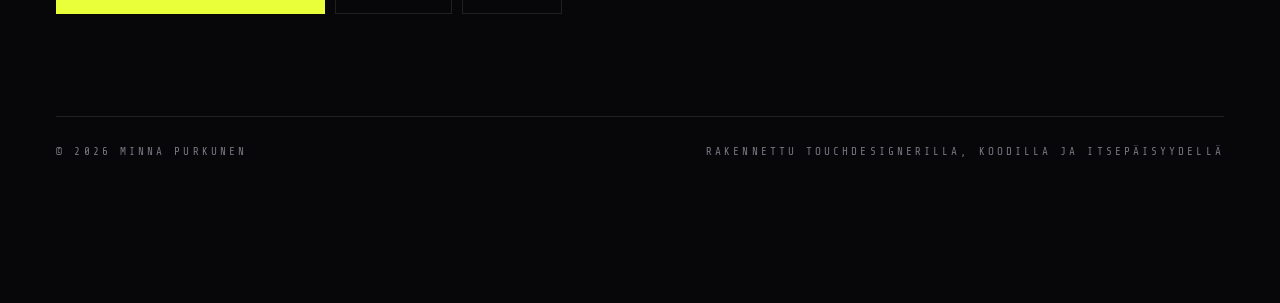
==== commit 39d244eb: "Add files via upload" ====
--- a/index.html
+++ b/index.html
@@ -1,12 +1,8 @@
-<!DOCTYPE html>
-<html lang="fi">
-<head>
+<!DOCTYPE html><html lang="fi"><head>
 <meta charset="utf-8">
 <meta name="viewport" content="width=device-width, initial-scale=1">
 <title>Minna Purkunen — Real-time Systems for Live Visuals</title>
 <meta name="description" content="AI Workflow Designer and generative video artist. Real-time interactive audiovisual systems in TouchDesigner, MediaPipe and generative AI.">
-
-<!-- Linkin esikatselu LinkedInissa, WhatsAppissa ja muualla -->
 <meta property="og:type" content="website">
 <meta property="og:url" content="https://minnapurkunen.com/">
 <link rel="canonical" href="https://minnapurkunen.com/">
@@ -17,506 +13,280 @@
 <meta property="og:image:height" content="630">
 <meta property="og:locale" content="fi_FI">
 <meta name="twitter:card" content="summary_large_image">
-
-<link rel="icon" href="data:image/svg+xml,%3Csvg xmlns='http://www.w3.org/2000/svg' viewBox='0 0 32 32'%3E%3Crect width='32' height='32' fill='%230a0a0b'/%3E%3Ccircle cx='16' cy='16' r='7' fill='%23ff5a1f'/%3E%3C/svg%3E">
-
-<link rel="preconnect" href="https://fonts.googleapis.com">
-<link rel="preconnect" href="https://fonts.gstatic.com" crossorigin>
-<link href="https://fonts.googleapis.com/css2?family=Archivo:wght@400;500;600;800;900&family=Instrument+Serif:ital@0;1&family=JetBrains+Mono:wght@400;500&display=swap" rel="stylesheet">
-<style>
-:root{
-  --bg:#0a0a0b;
-  --bg-2:#111114;
-  --ink:#f4f2ee;
-  --ink-dim:#8c8a86;
-  --line:#232327;
-  --acc:#ff5a1f;      /* electric orange */
-  --acc-2:#8b5cf6;    /* violet */
-  --max:1400px;
-  --pad:clamp(20px,5vw,72px);
-}
-*{box-sizing:border-box;margin:0;padding:0}
-html{scroll-behavior:smooth}
-body{
-  background:var(--bg);color:var(--ink);
-  font-family:'Archivo',system-ui,sans-serif;
-  font-size:17px;line-height:1.55;
-  -webkit-font-smoothing:antialiased;
-  overflow-x:hidden;
-}
-a{color:inherit;text-decoration:none}
-.wrap{max-width:var(--max);margin:0 auto;padding:0 var(--pad)}
-.serif{font-family:'Instrument Serif',Georgia,serif;font-style:italic;font-weight:400}
-.mono{font-family:'JetBrains Mono',monospace;font-size:.7rem;letter-spacing:.14em;text-transform:uppercase;color:var(--ink-dim)}
-
-/* ---------- NAV ---------- */
-nav{
-  position:fixed;top:0;left:0;right:0;z-index:100;
-  backdrop-filter:blur(14px);background:rgba(10,10,11,.55);
-  border-bottom:1px solid transparent;transition:border-color .3s,background .3s;
-}
-nav.stuck{border-bottom-color:var(--line);background:rgba(10,10,11,.85)}
-.nav-in{max-width:var(--max);margin:0 auto;padding:16px var(--pad);
-  display:flex;align-items:center;justify-content:space-between;gap:24px}
-.logo{font-weight:900;letter-spacing:-.03em;font-size:1.05rem}
-.logo span{color:var(--acc)}
-.nav-links{display:flex;gap:30px;align-items:center}
-.nav-links a{font-size:.82rem;font-weight:500;color:var(--ink-dim);transition:color .2s}
-.nav-links a:hover{color:var(--ink)}
-.lang{display:flex;border:1px solid var(--line);border-radius:100px;overflow:hidden}
-.lang button{
-  background:none;border:0;color:var(--ink-dim);cursor:pointer;
-  font-family:'JetBrains Mono',monospace;font-size:.68rem;letter-spacing:.1em;
-  padding:6px 12px;transition:.2s}
-.lang button.on{background:var(--ink);color:var(--bg)}
-.burger{display:none;background:none;border:0;color:var(--ink);font-size:1.4rem;cursor:pointer}
-
-/* ---------- HERO ---------- */
-header{position:relative;min-height:100svh;display:flex;align-items:flex-end;overflow:hidden}
-.hero-media{position:absolute;inset:0;z-index:0;background:#000}
-.hero-media video{width:100%;height:100%;display:block;object-fit:cover;opacity:.72}
-.hero-media::after{
-  content:"";position:absolute;inset:0;
-  background:
-    radial-gradient(90% 70% at 70% 25%, rgba(139,92,246,.22), transparent 60%),
-    linear-gradient(to top, var(--bg) 4%, rgba(10,10,11,.35) 55%, rgba(10,10,11,.75) 100%);
-}
-.hero-in{position:relative;z-index:2;width:100%;padding-bottom:clamp(48px,7vw,88px);padding-top:140px}
-.eyebrow{display:flex;align-items:center;gap:12px;margin-bottom:26px}
-.dot{width:7px;height:7px;border-radius:50%;background:var(--acc);box-shadow:0 0 14px var(--acc);
-  animation:pulse 2.4s ease-in-out infinite}
-@keyframes pulse{0%,100%{opacity:1;transform:scale(1)}50%{opacity:.4;transform:scale(.75)}}
-h1{
-  font-size:clamp(2.9rem,8.4vw,7.4rem);
-  line-height:.94;letter-spacing:-.045em;font-weight:800;
-  max-width:16ch;text-wrap:balance;
-}
-h1 em{font-family:'Instrument Serif',serif;font-style:italic;font-weight:400;letter-spacing:-.01em}
-.hero-sub{
-  margin-top:32px;max-width:52ch;font-size:clamp(1rem,1.5vw,1.22rem);
-  color:#c9c6c0;line-height:1.5
-}
-.hero-meta{
-  margin-top:44px;padding-top:24px;border-top:1px solid var(--line);
-  display:flex;flex-wrap:wrap;gap:14px 40px;align-items:baseline
-}
-.hero-meta div{display:flex;flex-direction:column;gap:4px}
-.hero-meta b{font-size:.95rem;font-weight:600}
-
-/* ---------- SECTION ---------- */
-section{padding:clamp(80px,11vw,160px) 0;position:relative}
-.sec-head{display:flex;justify-content:space-between;align-items:flex-end;
-  gap:30px;margin-bottom:clamp(38px,5vw,64px);flex-wrap:wrap}
-h2{font-size:clamp(2rem,4.6vw,3.7rem);line-height:1.02;letter-spacing:-.035em;font-weight:800;max-width:18ch}
-h2 em{font-family:'Instrument Serif',serif;font-style:italic;font-weight:400;color:var(--acc)}
-.sec-note{max-width:38ch;color:var(--ink-dim);font-size:.95rem}
-
-/* ---------- WORK ---------- */
-.work{display:grid;gap:2px;background:var(--line);border-top:1px solid var(--line);border-bottom:1px solid var(--line)}
-.proj{
-  background:var(--bg);padding:clamp(24px,3vw,40px) 0;
-  display:grid;grid-template-columns:minmax(0,1fr) minmax(0,1.05fr);
-  gap:clamp(24px,4vw,64px);align-items:center;
-  transition:background .35s;cursor:pointer;position:relative
-}
-.proj:hover{background:var(--bg-2)}
-.proj-txt{padding-left:clamp(0px,2vw,28px)}
-.proj-idx{font-family:'JetBrains Mono',monospace;font-size:.68rem;color:var(--acc);letter-spacing:.14em}
-.proj h3{font-size:clamp(1.5rem,2.9vw,2.5rem);line-height:1.04;letter-spacing:-.03em;
-  font-weight:700;margin:14px 0 14px}
-.proj p{color:var(--ink-dim);max-width:44ch;font-size:.97rem}
-.tags{display:flex;flex-wrap:wrap;gap:7px;margin-top:22px}
-.tag{font-family:'JetBrains Mono',monospace;font-size:.63rem;letter-spacing:.08em;
-  border:1px solid var(--line);border-radius:100px;padding:5px 11px;color:var(--ink-dim)}
-.proj-media{
-  aspect-ratio:16/10;background:var(--bg-2);border:1px solid var(--line);
-  position:relative;overflow:hidden;display:grid;place-items:center
-}
-.proj-media::before{
-  content:"";position:absolute;inset:0;opacity:.5;
-  background:linear-gradient(125deg,var(--acc) 0%,transparent 45%,var(--acc-2) 100%);
-  filter:blur(40px);transform:scale(1.4);transition:transform .8s ease,opacity .5s
-}
-.proj:hover .proj-media::before{transform:scale(1.75) rotate(8deg);opacity:.72}
-.ph{position:relative;z-index:1;text-align:center;color:rgba(255,255,255,.62)}
-.ph span{font-family:'JetBrains Mono',monospace;font-size:.62rem;letter-spacing:.14em}
-.proj-media video,.proj-media img{position:absolute;inset:0;width:100%;height:100%;object-fit:cover;z-index:2}
-
-/* ---------- CAPABILITIES ---------- */
-.caps{display:grid;grid-template-columns:repeat(auto-fit,minmax(270px,1fr));gap:1px;background:var(--line);
-  border:1px solid var(--line)}
-.cap{background:var(--bg);padding:clamp(26px,3vw,40px);transition:background .3s}
-.cap:hover{background:var(--bg-2)}
-.cap .n{font-family:'JetBrains Mono',monospace;font-size:.65rem;color:var(--acc);letter-spacing:.14em}
-.cap h4{font-size:1.22rem;font-weight:700;letter-spacing:-.02em;margin:16px 0 12px}
-.cap p{color:var(--ink-dim);font-size:.93rem}
-
-/* ---------- METHOD ---------- */
-.method{display:grid;grid-template-columns:repeat(auto-fit,minmax(230px,1fr));gap:clamp(24px,3vw,48px);
-  counter-reset:m}
-.m{border-top:2px solid var(--acc);padding-top:22px}
-.m:nth-child(2){border-color:var(--acc-2)}
-.m:nth-child(3){border-color:var(--ink-dim)}
-.m h4{font-size:1.12rem;font-weight:700;margin-bottom:10px;letter-spacing:-.02em}
-.m p{color:var(--ink-dim);font-size:.92rem}
-
-/* ---------- BACKGROUND ---------- */
-.bg-grid{display:grid;grid-template-columns:minmax(0,.85fr) minmax(0,1fr);gap:clamp(30px,5vw,80px);align-items:start}
-.tl{border-left:1px solid var(--line);padding-left:clamp(20px,2.5vw,34px)}
-.tl-item{position:relative;padding-bottom:34px}
-.tl-item::before{content:"";position:absolute;left:calc(-1*clamp(20px,2.5vw,34px) - 4px);top:8px;
-  width:7px;height:7px;border-radius:50%;background:var(--ink-dim)}
-.tl-item:first-child::before{background:var(--acc);box-shadow:0 0 12px var(--acc)}
-.tl-item .yr{font-family:'JetBrains Mono',monospace;font-size:.66rem;color:var(--acc);letter-spacing:.12em}
-.tl-item h4{font-size:1.08rem;font-weight:700;margin:8px 0 7px;letter-spacing:-.02em}
-.tl-item p{color:var(--ink-dim);font-size:.92rem;max-width:46ch}
-.pull{font-family:'Instrument Serif',serif;font-style:italic;
-  font-size:clamp(1.5rem,3vw,2.5rem);line-height:1.22;letter-spacing:-.02em;color:var(--ink)}
-.pull b{font-style:normal;font-family:'Archivo';font-weight:800;color:var(--acc)}
-
-/* ---------- CONTACT ---------- */
-#contact{border-top:1px solid var(--line)}
-.cta h2{max-width:22ch}
-.links{display:flex;flex-wrap:wrap;gap:12px;margin-top:40px}
-.btn{
-  border:1px solid var(--line);border-radius:100px;padding:13px 26px;
-  font-size:.9rem;font-weight:600;transition:.25s;display:inline-flex;align-items:center;gap:9px
-}
-.btn:hover{border-color:var(--ink);transform:translateY(-2px)}
-.btn.pri{background:var(--acc);border-color:var(--acc);color:#0a0a0b}
-.btn.pri:hover{box-shadow:0 10px 40px rgba(255,90,31,.32)}
-footer{border-top:1px solid var(--line);padding:30px 0;
-  display:flex;justify-content:space-between;gap:16px;flex-wrap:wrap}
-
-/* ---------- REVEAL ---------- */
-.rv{opacity:0;transform:translateY(26px);transition:opacity .8s cubic-bezier(.2,.7,.2,1),transform .8s cubic-bezier(.2,.7,.2,1)}
-.rv.in{opacity:1;transform:none}
-
-/* ---------- LANG ---------- */
-[data-en]{display:none}
-html[lang="en"] [data-fi]{display:none}
-html[lang="en"] [data-en]{display:revert}
-
-@media(max-width:860px){
-  .nav-links{display:none}
-  .proj{grid-template-columns:1fr}
-  .proj-txt{order:2;padding-left:0}
-  .proj-media{order:1}
-  .bg-grid{grid-template-columns:1fr}
-}
-</style>
+<link rel="icon" href="data:image/svg+xml,%3Csvg xmlns='http://www.w3.org/2000/svg' viewBox='0 0 32 32'%3E%3Crect width='32' height='32' fill='%2307070a'/%3E%3Crect x='7' y='7' width='18' height='18' fill='%23e8ff3a'/%3E%3C/svg%3E">
+<link rel="stylesheet" href="site.css">
 </head>
 <body>
 
-<nav id="nav">
-  <div class="nav-in">
-    <a href="#" class="logo">MINNA PURKUNEN<span>.</span></a>
-    <div class="nav-links">
-      <a href="#work"><span data-fi>Työt</span><span data-en>Work</span></a>
-      <a href="#systems"><span data-fi>Osaaminen</span><span data-en>Systems</span></a>
-      <a href="#method"><span data-fi>Työtapa</span><span data-en>Method</span></a>
-      <a href="#about"><span data-fi>Tausta</span><span data-en>Background</span></a>
-      <a href="#contact"><span data-fi>Yhteys</span><span data-en>Contact</span></a>
-    </div>
-    <div class="lang">
-      <button id="fi" class="on">FI</button><button id="en">EN</button>
-    </div>
-  </div>
-</nav>
-
-<!-- ============ HERO ============ -->
+<div class="rails"><i></i><i></i><i></i><i></i><i></i><i></i></div>
+<div class="cross" id="cx"></div><div class="cross" id="cy"></div><div id="cl">0000 / 0000</div>
+
+<nav id="nav"><div class="nav-in">
+<a href="#" class="logo">Minna Purkunen<b>.</b></a>
+<div class="nav-links">
+<a href="#work"><span data-fi>Työt</span><span data-en>Work</span></a>
+<a href="#systems"><span data-fi>Osaaminen</span><span data-en>Systems</span></a>
+<a href="#method"><span data-fi>Työtapa</span><span data-en>Method</span></a>
+<a href="#about"><span data-fi>Tausta</span><span data-en>Background</span></a>
+<a href="#contact"><span data-fi>Yhteys</span><span data-en>Contact</span></a>
+</div>
+<div class="lang"><button id="fi" class="on">FI</button><button id="en">EN</button></div>
+</div></nav>
+
+<div class="hud">
+<div class="hud-h"><span>signal monitor</span><i class="led"></i></div>
+<div class="hud-row"><span>source</span><b id="h-src">pointer</b></div>
+<div class="hud-row"><span>tx / ty</span><b><span id="h-x">0.500</span> · <span id="h-y">0.450</span></b></div>
+<div class="hud-row"><span>energy</span><b id="h-e">0.000</b></div>
+<div class="bar"><i id="h-bar"></i></div>
+<div class="hud-row"><span>scroll</span><b id="h-scroll">0.000</b></div>
+<div class="hud-row"><span>fps</span><b id="h-fps">60</b></div>
+<canvas id="mon"></canvas>
+<button id="h-cam">enable camera</button>
+</div>
+
 <header>
-  <div class="hero-media">
-    <video src="media/hero.mp4" poster="media/hero.jpg" autoplay muted loop playsinline></video>
-  </div>
-  <div class="hero-in wrap">
-    <div class="eyebrow"><span class="dot"></span>
-      <span class="mono" data-fi>Ylöjärvi, Suomi · Vapaana projekteihin</span>
-      <span class="mono" data-en>Ylöjärvi, Finland · Available for projects</span>
-    </div>
-
-    <h1>
-      <span data-fi>Reaaliaikaisia <em>järjestelmiä</em>, jotka reagoivat kehoon ja ääneen.</span>
-      <span data-en>Real-time <em>systems</em> that respond to body and sound.</span>
-    </h1>
-
-    <p class="hero-sub">
-      <span data-fi>Rakennan interaktiivisia audiovisuaalisia järjestelmiä TouchDesignerilla: eleohjausta, nestesimulaatioita ja generatiivista kuvaa, joka syntyy livenä esityksen aikana. Taustalla 20 vuotta lääketieteellistä kuvantamista ja terveysteknologian YAMK.</span>
-      <span data-en>I build interactive audiovisual systems in TouchDesigner: gesture control, fluid simulation and generative imagery that is composed live, on stage. Behind it, twenty years of medical imaging and a Master's in health technology.</span>
-    </p>
-
-    <div class="hero-meta">
-      <div><span class="mono" data-fi>Erikoisala</span><span class="mono" data-en>Focus</span>
-        <b>TouchDesigner · MediaPipe · T3D</b></div>
-      <div><span class="mono" data-fi>Rooli</span><span class="mono" data-en>Role</span>
-        <b data-fi>AI Workflow Designer</b><b data-en>AI Workflow Designer</b></div>
-      <div><span class="mono" data-fi>Palvelen</span><span class="mono" data-en>Working with</span>
-        <b data-fi>Artistit · AV-tuotanto · Näyttelyt</b><b data-en>Artists · AV production · Exhibitions</b></div>
-    </div>
-  </div>
+<div class="hero-media"><video src="media/hero.mp4" poster="media/hero.jpg" autoplay muted loop playsinline></video></div>
+<canvas id="field"></canvas>
+<div class="hero-in wrap">
+<div class="eyebrow"><i class="led"></i>
+<span class="mono" data-fi>Ylöjärvi, Suomi · Vapaana projekteihin</span>
+<span class="mono" data-en>Ylöjärvi, Finland · Available for projects</span>
+</div>
+<h1>
+<span data-fi>Reaaliaikaisia <em>järjestelmiä</em>, jotka reagoivat kehoon ja ääneen.</span>
+<span data-en>Real-time <em>systems</em> that respond to body and sound.</span>
+</h1>
+<p class="hero-sub">
+<span data-fi>Rakennan interaktiivisia audiovisuaalisia järjestelmiä TouchDesignerilla: eleohjausta, nestesimulaatioita ja generatiivista kuvaa, joka syntyy livenä esityksen aikana. Taustalla 20 vuotta lääketieteellistä kuvantamista ja terveysteknologian YAMK.</span>
+<span data-en>I build interactive audiovisual systems in TouchDesigner: gesture control, fluid simulation and generative imagery that is composed live, on stage. Behind it, twenty years of medical imaging and a Master's in health technology.</span>
+</p>
+<div class="hero-meta">
+<div><span class="mono" data-fi>Erikoisala</span><span class="mono" data-en>Focus</span><b>TouchDesigner · MediaPipe · T3D</b></div>
+<div><span class="mono" data-fi>Rooli</span><span class="mono" data-en>Role</span><b>AI Workflow Designer</b></div>
+<div><span class="mono" data-fi>Palvelen</span><span class="mono" data-en>Working with</span><b data-fi>Artistit · AV-tuotanto · Näyttelyt</b><b data-en>Artists · AV production · Exhibitions</b></div>
+<div><span class="mono" data-fi>Ohjaus</span><span class="mono" data-en>Input</span><b data-fi>Liikuta kursoria · kytke kamera</b><b data-en>Move the cursor · enable camera</b></div>
+</div>
+</div>
 </header>
 
-<!-- ============ WORK ============ -->
-<section id="work">
-  <div class="wrap">
-    <div class="sec-head rv">
-      <h2><span data-fi>Valittuja <em>teoksia</em></span><span data-en>Selected <em>work</em></span></h2>
-      <p class="sec-note">
-        <span data-fi>Jokainen projekti on toimiva järjestelmä, ei renderöity video. Ne ajetaan livenä ja reagoivat esiintyjään. Yhteistyöprojektit esitellään ilman artistien nimiä.</span>
-        <span data-en>Each project is a working system, not a rendered video. They run live and respond to the performer. Collaborations are shown without naming the artists.</span>
-      </p>
-    </div>
-
-    <div class="work">
-
-      <article class="proj rv">
-        <div class="proj-txt">
-          <span class="proj-idx">01 / <span data-fi>ESITYSJÄRJESTELMÄ</span><span data-en>PERFORMANCE SYSTEM</span></span>
-          <h3>Body as Signal</h3>
-          <p>
-            <span data-fi>3D-objekti hajotetaan hiukkasiksi, joita ohjaavat yhtä aikaa musiikki ja kehon liike. Ei jälkikäsittelyä, ei renderöintijonoa. Se mitä näet, syntyy sillä hetkellä kun liikun.</span>
-            <span data-en>A 3D object dissolved into particles, driven at once by music and body movement. No post-processing, no render queue. What you see is made in the moment I move.</span>
-          </p>
-          <div class="tags"><span class="tag">TouchDesigner</span><span class="tag">MediaPipe Pose</span><span class="tag">Particles</span><span class="tag">Audio-reactive</span></div>
-        </div>
-        <div class="proj-media">
-          <video data-src="media/body-as-signal.mp4" poster="media/body-as-signal.jpg" muted loop playsinline preload="none"></video>
-        </div>
-      </article>
-
-      <article class="proj rv">
-        <div class="proj-txt">
-          <span class="proj-idx">02 / <span data-fi>NÄYTTELY</span><span data-en>EXHIBITION</span></span>
-          <h3><span data-fi>Värähtelevä Kajo</span><span data-en>Oscillating Glow</span></h3>
-          <p>
-            <span data-fi>Näyttelyn liikkuva sisältö syntyi automaattisesti työhuoneellani Helsingin oikeasta säädatasta, puolen tunnin viiveellä. Sää muuttui, teos muuttui. Esillä Citycenter LUX, Helsinki.</span>
-            <span data-en>The moving content for this exhibition was generated automatically in my studio from live Helsinki weather data on a thirty minute delay. The weather changed, the work changed. Shown at Citycenter LUX, Helsinki.</span>
-          </p>
-          <div class="tags"><span class="tag">n8n</span><span class="tag">ComfyUI API</span><span class="tag">Open Weather Data</span><span class="tag">Unattended Pipeline</span></div>
-        </div>
-        <div class="proj-media">
-          <video data-src="media/oscillating-glow.mp4" poster="media/oscillating-glow.jpg" muted loop playsinline preload="none"></video>
-        </div>
-      </article>
-
-      <article class="proj rv">
-        <div class="proj-txt">
-          <span class="proj-idx">03 / <span data-fi>LIVE-ESITYS</span><span data-en>LIVE PERFORMANCE</span></span>
-          <h3>Seed of Light</h3>
-          <p>
-            <span data-fi>Esitysjärjestelmä, joka on rakennettu yhden kappaleen ympärille. Rytmi arpoo uuden siemenluvun 16 iskun välein, kämmenele ohittaa satunnaisuuden. Esiintyjä ohjaa visuaalin liikkeellään, ei kukaan miksaripöydän takana.</span>
-            <span data-en>A performance system built around a single track. The rhythm draws a new random seed every sixteen beats, an open palm overrides it. The performer steers the visuals with their own movement, not an operator at a desk.</span>
-          </p>
-          <div class="tags"><span class="tag">Audio-reactive</span><span class="tag">Gesture Override</span><span class="tag">No Postprocessing</span></div>
-        </div>
-        <div class="proj-media">
-          <video data-src="media/seed-of-light.mp4" poster="media/seed-of-light.jpg" muted loop playsinline preload="none"></video>
-        </div>
-      </article>
-
-      <article class="proj rv">
-        <div class="proj-txt">
-          <span class="proj-idx">04 / <span data-fi>TEKEILLÄ</span><span data-en>IN PROGRESS</span></span>
-          <h3>Double Exposure</h3>
-          <p>
-            <span data-fi>Reaaliaikainen kaksoisvalotus, jossa MediaPipe-segmentointi irrottaa kehon kuvasta ja syöttää sen volumetriseen nestesimulaatioon. Keho ei ole kuva vaan voima, joka työntää nestettä.</span>
-            <span data-en>A real-time double exposure where MediaPipe segmentation lifts the body out of the frame and feeds it into a volumetric fluid simulation. The body is not an image, it is a force pushing through liquid.</span>
-          </p>
-          <div class="tags"><span class="tag">MediaPipe Segmentation</span><span class="tag">T3D Fluid</span><span class="tag">Volumetric</span></div>
-        </div>
-        <div class="proj-media">
-          <video data-src="media/double-exposure.mp4" poster="media/double-exposure.jpg" muted loop playsinline preload="none"></video>
-        </div>
-      </article>
-
-      <article class="proj rv">
-        <div class="proj-txt">
-          <span class="proj-idx">05 / <span data-fi>JÄRJESTELMÄ</span><span data-en>FRAMEWORK</span></span>
-          <h3>Gesture Control Framework</h3>
-          <p>
-            <span data-fi>1 724 noden verkko, jossa koko MIDI-ohjaus korvattiin kehon liikkeellä. Syntyi uudelleenkäytettävä protokolla: miten mikä tahansa TouchDesigner-parametri kytketään eleeseen ilman että kanavat häiritsevät toisiaan.</span>
-            <span data-en>A 1,724-node network where the entire MIDI control layer was replaced by body movement. It produced a reusable protocol: how to bind any TouchDesigner parameter to a gesture without channels bleeding into each other.</span>
-          </p>
-          <div class="tags"><span class="tag">Pose + Hand Tracking</span><span class="tag">Crosstalk Prevention</span><span class="tag">Open Documentation</span></div>
-        </div>
-        <div class="proj-media">
-          <video data-src="media/gesture-framework.mp4" poster="media/gesture-framework.jpg" muted loop playsinline preload="none"></video>
-        </div>
-      </article>
-
-      <article class="proj rv">
-        <div class="proj-txt">
-          <span class="proj-idx">06 / <span data-fi>MUSIIKKIVIDEO</span><span data-en>MUSIC VIDEO</span></span>
-          <h3>Värisuora</h3>
-          <p>
-            <span data-fi>Dystooppinen neonkaupunki, feeniks ja korttipakka. Päähenkilö on LoRA-mallilla luotu fiktiivinen alter ego. Tarina kulkee kaupungin ahdingosta järjestelmän kaatumiseen.</span>
-            <span data-en>A dystopian neon city, a phoenix and a deck of cards. The lead is a fictional alter ego built with a trained LoRA model. The story moves from urban struggle to the collapse of a controlling system.</span>
-          </p>
-          <div class="tags"><span class="tag">LoRA Training</span><span class="tag">Wan / Hunyuan</span><span class="tag">Narrative</span></div>
-        </div>
-        <div class="proj-media">
-          <video data-src="media/varisuora.mp4" poster="media/varisuora.jpg" muted loop playsinline preload="none"></video>
-        </div>
-      </article>
-
-    </div>
-  </div>
-</section>
-
-<!-- ============ SYSTEMS ============ -->
-<section id="systems">
-  <div class="wrap">
-    <div class="sec-head rv">
-      <h2><span data-fi>Mitä <em>rakennan</em></span><span data-en>What I <em>build</em></span></h2>
-      <p class="sec-note">
-        <span data-fi>Suomessa on vain kourallinen tekijöitä, jotka yhdistävät reaaliaikaisen TouchDesignerin ja generatiivisen tekoälyn samaan tuotantoketjuun.</span>
-        <span data-en>In Finland only a handful of people combine real-time TouchDesigner and generative AI in one production chain.</span>
-      </p>
-    </div>
-
-    <div class="caps rv">
-      <div class="cap"><span class="n">01</span>
-        <h4><span data-fi>Eleohjatut esitysjärjestelmät</span><span data-en>Gesture-Controlled Performance</span></h4>
-        <p><span data-fi>Esiintyjä ohjaa visuaalia kehollaan. Kämmen, ranteen nopeus, käsien etäisyys ja pään liike kytkettynä mihin tahansa parametriin, luotettavasti myös keikkaolosuhteissa.</span>
-        <span data-en>The performer drives the visuals with their body. Palm, wrist velocity, hand distance and head movement bound to any parameter, reliable under stage conditions.</span></p></div>
-
-      <div class="cap"><span class="n">02</span>
-        <h4><span data-fi>Audioreaktiivinen generatiivinen kuva</span><span data-en>Audio-Reactive Generative Imagery</span></h4>
-        <p><span data-fi>Beat-analyysi, taajuuskaistat ja rytmi ohjaamassa hiukkasia, nestettä ja volumetrista valoa. Kuva syntyy kappaleen mukana, ei sen päälle leikattuna.</span>
-        <span data-en>Beat analysis, frequency bands and rhythm driving particles, fluid and volumetric light. The image is born with the track, not cut on top of it.</span></p></div>
-
-      <div class="cap"><span class="n">03</span>
-        <h4><span data-fi>AI-videoputket</span><span data-en>AI Video Pipelines</span></h4>
-        <p><span data-fi>ComfyUI-workflowt, LoRA-koulutus, video-mallit ja n8n-automaatio yhdeksi ketjuksi. Konsepti, joka tuottaa sisältöä toistettavasti, ei yksittäisiä onnenkantamoisia.</span>
-        <span data-en>ComfyUI workflows, LoRA training, video models and n8n automation as one chain. A concept that produces content repeatably, not one-off lucky renders.</span></p></div>
-
-      <div class="cap"><span class="n">04</span>
-        <h4><span data-fi>Interaktiiviset installaatiot</span><span data-en>Interactive Installations</span></h4>
-        <p><span data-fi>Kävijä astuu kuvaan ja teos muuttuu. Kamerapohjainen seuranta ilman pukuja tai antureita, tavallisella webkameralla.</span>
-        <span data-en>A visitor steps into the frame and the piece changes. Camera-based tracking with no suits or sensors, just a webcam.</span></p></div>
-    </div>
-  </div>
-</section>
-
-<!-- ============ METHOD ============ -->
-<section id="method">
-  <div class="wrap">
-    <div class="sec-head rv">
-      <h2><span data-fi>Miten <em>työskentelen</em></span><span data-en>How I <em>work</em></span></h2>
-      <p class="sec-note">
-        <span data-fi>Olen avoin siitä, että käytän tekoälyä työkaluna. Panokseni on visio, suunta ja arvostelukyky siitä mikä toimii.</span>
-        <span data-en>I am open about using AI as a tool. My contribution is vision, direction and the judgement of what actually works.</span>
-      </p>
-    </div>
-
-    <div class="method rv">
-      <div class="m">
-        <h4><span data-fi>Auditoi ennen kuin rakennat</span><span data-en>Audit before you build</span></h4>
-        <p><span data-fi>Verkko kartoitetaan ennen yhtäkään muutosta. Yksi kanava, yksi ongelma kerrallaan, tallennus jokaisen askeleen jälkeen.</span>
-        <span data-en>The network is mapped before a single change. One channel, one problem at a time, saved after every step.</span></p>
-      </div>
-      <div class="m">
-        <h4><span data-fi>Kolmiportainen AI-työnkulku</span><span data-en>Three-tier AI workflow</span></h4>
-        <p><span data-fi>Keskustelu-AI arkkitehtuuriin, Claude Code MCP:n kautta massaoperaatioihin, paikallinen malli pikkutehtäviin. Taiteelliset päätökset teen itse.</span>
-        <span data-en>Chat AI for architecture, Claude Code over MCP for bulk operations, a local model for small tasks. The artistic calls stay mine.</span></p>
-      </div>
-      <div class="m">
-        <h4><span data-fi>Nopea kierto, sitten hionta</span><span data-en>Fast loop, then refinement</span></h4>
-        <p><span data-fi>Jotain toimivaa ruudulle heti, sen jälkeen viilaus. Vanhat ohjaimet pidetään rinnalla elossa, jotta keikka ei kaadu uuteen ominaisuuteen.</span>
-        <span data-en>Something working on screen immediately, refinement after. Old controls stay alive in parallel so a new feature never takes down the show.</span></p>
-      </div>
-    </div>
-  </div>
-</section>
-
-<!-- ============ ABOUT ============ -->
-<section id="about">
-  <div class="wrap bg-grid">
-    <div class="rv">
-      <h2 style="margin-bottom:28px"><span data-fi>Epätavallinen <em>reitti</em></span><span data-en>An unusual <em>route</em></span></h2>
-      <p class="pull">
-        <span data-fi>Kaksikymmentä vuotta kuvasin ihmiskehon sisään. Nyt teen kehosta <b>ohjaimen</b>.</span>
-        <span data-en>For twenty years I imaged the inside of the human body. Now I turn the body into a <b>controller</b>.</span>
-      </p>
-      <p style="margin-top:28px;color:var(--ink-dim);max-width:44ch">
-        <span data-fi>Sama tarkkuus, jolla luetaan magneettikuvaa, siirtyy signaaliketjun jäljittämiseen. Sama vastuu, jolla hoidetaan potilasta, siirtyy siihen että keikka ei kaadu.</span>
-        <span data-en>The same precision used to read an MRI transfers to tracing a signal chain. The same responsibility used in patient care transfers to making sure the show does not go down.</span>
-      </p>
-    </div>
-
-    <div class="tl rv">
-      <div class="tl-item"><span class="yr">2024 →</span>
-        <h4><span data-fi>Generatiivinen videotaide ja AI-järjestelmät</span><span data-en>Generative video art and AI systems</span></h4>
-        <p><span data-fi>TouchDesigner, ComfyUI, reaaliaikaiset esitysjärjestelmät. Yhteistyötä artistien kanssa, oma taiteellinen tuotanto.</span>
-        <span data-en>TouchDesigner, ComfyUI, real-time performance systems. Collaborations with artists alongside my own artistic practice.</span></p></div>
-
-      <div class="tl-item"><span class="yr">2023 →</span>
-        <h4><span data-fi>AI-kouluttaja ja kurssien tekijä</span><span data-en>AI educator and course creator</span></h4>
-        <p><span data-fi>Midjourney-verkkokurssi ja kirja, SREF-koodikirjasto, prompt-menetelmien opetus.</span>
-        <span data-en>A Midjourney online course and book, an SREF code library, teaching prompt methodology.</span></p></div>
-
-      <div class="tl-item"><span class="yr">YAMK</span>
-        <h4><span data-fi>Terveysteknologia, ylempi AMK</span><span data-en>Health technology, Master's degree</span></h4>
-        <p><span data-fi>Projektinhallinta, MDR-sääntely, saavutettavuus. Osaaminen, joka kantaa myös tuotantoprojekteissa.</span>
-        <span data-en>Project management, MDR regulation, accessibility. Skills that carry over into production work.</span></p></div>
-
-      <div class="tl-item"><span class="yr">20 v</span>
-        <h4><span data-fi>Röntgenhoitaja</span><span data-en>Radiographer</span></h4>
-        <p><span data-fi>Kaksikymmentä vuotta lääketieteellistä kuvantamista, siitä yli kymmenen magneettikuvauksessa. Vaativaa laitteistoa, tiukkoja protokollia, ihmisiä.</span>
-        <span data-en>Twenty years in medical imaging, more than ten of them in MRI. Demanding hardware, strict protocols, people.</span></p></div>
-    </div>
-  </div>
-</section>
-
-<!-- ============ CONTACT ============ -->
-<section id="contact">
-  <div class="wrap cta rv">
-    <h2><span data-fi>Etsitkö jotain, mitä <em>kukaan muu ei tee?</em></span><span data-en>Looking for something <em>nobody else is doing?</em></span></h2>
-    <p class="sec-note" style="max-width:46ch;margin-top:22px">
-      <span data-fi>Otan vastaan keikkavisuaaleja, installaatioita, yhteistyötä artistien kanssa ja AI-työnkulkujen suunnittelua.</span>
-      <span data-en>Open to tour visuals, installations, artist collaborations and AI workflow design.</span>
-    </p>
-    <div class="links">
-      <a class="btn pri" href="mailto:minnan.alycorner@gmail.com">minnan.alycorner@gmail.com</a>
-      <a class="btn" href="https://www.linkedin.com/in/minna-purkunen-853641170" target="_blank" rel="noopener">LinkedIn</a>
-      <a class="btn" href="https://github.com/Minskiist" target="_blank" rel="noopener">GitHub</a>
-    </div>
-  </div>
-  <div class="wrap"><footer>
-    <span class="mono">© 2026 Minna Purkunen</span>
-    <span class="mono" data-fi>Rakennettu TouchDesignerilla, koodilla ja itsepäisyydellä</span>
-    <span class="mono" data-en>Built with TouchDesigner, code and stubbornness</span>
-  </footer></div>
-</section>
-
-<script>
-/* ---- language ---- */
-const setLang = l => {
-  document.documentElement.lang = l;
-  fi.classList.toggle('on', l==='fi');
-  en.classList.toggle('on', l==='en');
-};
-fi.onclick = ()=>setLang('fi');
-en.onclick = ()=>setLang('en');
-
-/* ---- nav shadow ---- */
-addEventListener('scroll',()=>document.getElementById('nav').classList.toggle('stuck',scrollY>40));
-
-/* ---- reveal ---- */
-const io = new IntersectionObserver(es=>es.forEach(e=>{
-  if(e.isIntersecting){e.target.classList.add('in');io.unobserve(e.target)}
-}),{threshold:.12});
-document.querySelectorAll('.rv').forEach(e=>io.observe(e));
-
-/* ---- lataa korttivideot vasta kun ne tulevat nakyviin ---- */
-const vio = new IntersectionObserver(es=>es.forEach(e=>{
-  const v = e.target;
-  if(e.isIntersecting){
-    if(!v.src && v.dataset.src) v.src = v.dataset.src;
-    v.play().catch(()=>{});
-  } else { v.pause(); }
-}),{rootMargin:'300px 0px'});
-document.querySelectorAll('video[data-src]').forEach(v=>vio.observe(v));
-</script>
-</body>
-</html>
+<div class="ticker"><div>
+<span>real-time</span><span>not rendered</span><span>touchdesigner</span><span>mediapipe pose</span><span>t3d fluid</span><span>comfyui</span><span>n8n</span><span>lora</span><span>gesture override</span><span>1 724 nodes</span><span>0 operators</span><span>body as controller</span>
+</div></div>
+
+<section id="work"><div class="wrap">
+<div class="sec-head rv">
+<div>
+<span class="sec-tag" data-fi>01 — Työt</span><span class="sec-tag" data-en>01 — Work</span>
+<h2><span data-fi>Valittuja <em>teoksia</em></span><span data-en>Selected <em>work</em></span></h2>
+</div>
+<p class="sec-note">
+<span data-fi>Jokainen projekti on toimiva järjestelmä, ei renderöity video. Ne ajetaan livenä ja reagoivat esiintyjään. Yhteistyöprojektit esitellään ilman artistien nimiä.</span>
+<span data-en>Each project is a working system, not a rendered video. They run live and respond to the performer. Collaborations are shown without naming the artists.</span>
+</p>
+</div>
+
+<article class="proj rv">
+<div class="pnum">01</div>
+<div>
+<span class="pkind"><span data-fi>Esitysjärjestelmä</span><span data-en>Performance system</span></span>
+<h3>Body as Signal</h3>
+<p><span data-fi>3D-objekti hajotetaan hiukkasiksi, joita ohjaavat yhtä aikaa musiikki ja kehon liike. Ei jälkikäsittelyä, ei renderöintijonoa. Se mitä näet, syntyy sillä hetkellä kun liikun.</span>
+<span data-en>A 3D object dissolved into particles, driven at once by music and body movement. No post-processing, no render queue. What you see is made in the moment I move.</span></p>
+<div class="tags"><span class="tag">TouchDesigner</span><span class="tag">MediaPipe Pose</span><span class="tag">Particles</span><span class="tag">Audio-reactive</span></div>
+</div>
+<div class="pmedia">
+<video data-src="media/body-as-signal.mp4" poster="media/body-as-signal.jpg" muted loop playsinline preload="none"></video>
+<div class="pmeta"><span>live system</span><span>01</span></div>
+</div>
+</article>
+
+<article class="proj rv">
+<div class="pnum">02</div>
+<div>
+<span class="pkind"><span data-fi>Näyttely</span><span data-en>Exhibition</span></span>
+<h3><span data-fi>Värähtelevä Kajo</span><span data-en>Oscillating Glow</span></h3>
+<p><span data-fi>Näyttelyn liikkuva sisältö syntyi automaattisesti työhuoneellani Helsingin oikeasta säädatasta, puolen tunnin viiveellä. Sää muuttui, teos muuttui. Esillä Citycenter LUX, Helsinki.</span>
+<span data-en>The moving content for this exhibition was generated automatically in my studio from live Helsinki weather data on a thirty minute delay. The weather changed, the work changed. Shown at Citycenter LUX, Helsinki.</span></p>
+<div class="tags"><span class="tag">n8n</span><span class="tag">ComfyUI API</span><span class="tag">Open Weather Data</span><span class="tag">Unattended Pipeline</span></div>
+</div>
+<div class="pmedia">
+<video data-src="media/oscillating-glow.mp4" poster="media/oscillating-glow.jpg" muted loop playsinline preload="none"></video>
+<div class="pmeta"><span>unattended</span><span>02</span></div>
+</div>
+</article>
+
+<article class="proj rv">
+<div class="pnum">03</div>
+<div>
+<span class="pkind"><span data-fi>Live-esitys</span><span data-en>Live performance</span></span>
+<h3>Seed of Light</h3>
+<p><span data-fi>Esitysjärjestelmä, joka on rakennettu yhden kappaleen ympärille. Rytmi arpoo uuden siemenluvun 16 iskun välein, kämmenele ohittaa satunnaisuuden. Esiintyjä ohjaa visuaalin liikkeellään, ei kukaan miksaripöydän takana.</span>
+<span data-en>A performance system built around a single track. The rhythm draws a new random seed every sixteen beats, an open palm overrides it. The performer steers the visuals with their own movement, not an operator at a desk.</span></p>
+<div class="tags"><span class="tag">Audio-reactive</span><span class="tag">Gesture Override</span><span class="tag">No Postprocessing</span></div>
+</div>
+<div class="pmedia">
+<video data-src="media/seed-of-light.mp4" poster="media/seed-of-light.jpg" muted loop playsinline preload="none"></video>
+<div class="pmeta"><span>16 beats / seed</span><span>03</span></div>
+</div>
+</article>
+
+<article class="proj rv">
+<div class="pnum">04</div>
+<div>
+<span class="pkind"><span data-fi>Tekeillä</span><span data-en>In progress</span></span>
+<h3>Double Exposure</h3>
+<p><span data-fi>Reaaliaikainen kaksoisvalotus, jossa MediaPipe-segmentointi irrottaa kehon kuvasta ja syöttää sen volumetriseen nestesimulaatioon. Keho ei ole kuva vaan voima, joka työntää nestettä.</span>
+<span data-en>A real-time double exposure where MediaPipe segmentation lifts the body out of the frame and feeds it into a volumetric fluid simulation. The body is not an image, it is a force pushing through liquid.</span></p>
+<div class="tags"><span class="tag">MediaPipe Segmentation</span><span class="tag">T3D Fluid</span><span class="tag">Volumetric</span></div>
+</div>
+<div class="pmedia">
+<video data-src="media/double-exposure.mp4" poster="media/double-exposure.jpg" muted loop playsinline preload="none"></video>
+<div class="pmeta"><span>wip</span><span>04</span></div>
+</div>
+</article>
+
+<article class="proj rv">
+<div class="pnum">05</div>
+<div>
+<span class="pkind"><span data-fi>Järjestelmä</span><span data-en>Framework</span></span>
+<h3>Gesture Control Framework</h3>
+<p><span data-fi>1 724 noden verkko, jossa koko MIDI-ohjaus korvattiin kehon liikkeellä. Syntyi uudelleenkäytettävä protokolla: miten mikä tahansa TouchDesigner-parametri kytketään eleeseen ilman että kanavat häiritsevät toisiaan.</span>
+<span data-en>A 1,724-node network where the entire MIDI control layer was replaced by body movement. It produced a reusable protocol: how to bind any TouchDesigner parameter to a gesture without channels bleeding into each other.</span></p>
+<div class="tags"><span class="tag">Pose + Hand Tracking</span><span class="tag">Crosstalk Prevention</span><span class="tag">Open Documentation</span></div>
+</div>
+<div class="pmedia">
+<video data-src="media/gesture-framework.mp4" poster="media/gesture-framework.jpg" muted loop playsinline preload="none"></video>
+<div class="pmeta"><span>1 724 nodes</span><span>05</span></div>
+</div>
+</article>
+
+<article class="proj rv">
+<div class="pnum">06</div>
+<div>
+<span class="pkind"><span data-fi>Musiikkivideo</span><span data-en>Music video</span></span>
+<h3>Värisuora</h3>
+<p><span data-fi>Dystooppinen neonkaupunki, feeniks ja korttipakka. Päähenkilö on LoRA-mallilla luotu fiktiivinen alter ego. Tarina kulkee kaupungin ahdingosta järjestelmän kaatumiseen.</span>
+<span data-en>A dystopian neon city, a phoenix and a deck of cards. The lead is a fictional alter ego built with a trained LoRA model. The story moves from urban struggle to the collapse of a controlling system.</span></p>
+<div class="tags"><span class="tag">LoRA Training</span><span class="tag">Wan / Hunyuan</span><span class="tag">Narrative</span></div>
+</div>
+<div class="pmedia">
+<video data-src="media/varisuora.mp4" poster="media/varisuora.jpg" muted loop playsinline preload="none"></video>
+<div class="pmeta"><span>lora</span><span>06</span></div>
+</div>
+</article>
+</div></section>
+
+<section id="systems"><div class="wrap">
+<div class="sec-head rv">
+<div>
+<span class="sec-tag" data-fi>02 — Osaaminen</span><span class="sec-tag" data-en>02 — Systems</span>
+<h2><span data-fi>Mitä <em>rakennan</em></span><span data-en>What I <em>build</em></span></h2>
+</div>
+<p class="sec-note">
+<span data-fi>Suomessa on vain kourallinen tekijöitä, jotka yhdistävät reaaliaikaisen TouchDesignerin ja generatiivisen tekoälyn samaan tuotantoketjuun.</span>
+<span data-en>In Finland only a handful of people combine real-time TouchDesigner and generative AI in one production chain.</span>
+</p>
+</div>
+<div class="caps rv">
+<div class="cap"><span class="n">01</span>
+<h4><span data-fi>Eleohjatut esitysjärjestelmät</span><span data-en>Gesture-Controlled Performance</span></h4>
+<p><span data-fi>Esiintyjä ohjaa visuaalia kehollaan. Kämmen, ranteen nopeus, käsien etäisyys ja pään liike kytkettynä mihin tahansa parametriin, luotettavasti myös keikkaolosuhteissa.</span>
+<span data-en>The performer drives the visuals with their body. Palm, wrist velocity, hand distance and head movement bound to any parameter, reliable under stage conditions.</span></p></div>
+<div class="cap"><span class="n">02</span>
+<h4><span data-fi>Audioreaktiivinen generatiivinen kuva</span><span data-en>Audio-Reactive Generative Imagery</span></h4>
+<p><span data-fi>Beat-analyysi, taajuuskaistat ja rytmi ohjaamassa hiukkasia, nestettä ja volumetrista valoa. Kuva syntyy kappaleen mukana, ei sen päälle leikattuna.</span>
+<span data-en>Beat analysis, frequency bands and rhythm driving particles, fluid and volumetric light. The image is born with the track, not cut on top of it.</span></p></div>
+<div class="cap"><span class="n">03</span>
+<h4><span data-fi>AI-videoputket</span><span data-en>AI Video Pipelines</span></h4>
+<p><span data-fi>ComfyUI-workflowt, LoRA-koulutus, video-mallit ja n8n-automaatio yhdeksi ketjuksi. Konsepti, joka tuottaa sisältöä toistettavasti, ei yksittäisiä onnenkantamoisia.</span>
+<span data-en>ComfyUI workflows, LoRA training, video models and n8n automation as one chain. A concept that produces content repeatably, not one-off lucky renders.</span></p></div>
+<div class="cap"><span class="n">04</span>
+<h4><span data-fi>Interaktiiviset installaatiot</span><span data-en>Interactive Installations</span></h4>
+<p><span data-fi>Kävijä astuu kuvaan ja teos muuttuu. Kamerapohjainen seuranta ilman pukuja tai antureita, tavallisella webkameralla.</span>
+<span data-en>A visitor steps into the frame and the piece changes. Camera-based tracking with no suits or sensors, just a webcam.</span></p></div>
+</div>
+</div></section>
+
+<section id="method"><div class="wrap">
+<div class="sec-head rv">
+<div>
+<span class="sec-tag" data-fi>03 — Työtapa</span><span class="sec-tag" data-en>03 — Method</span>
+<h2><span data-fi>Miten <em>työskentelen</em></span><span data-en>How I <em>work</em></span></h2>
+</div>
+<p class="sec-note">
+<span data-fi>Olen avoin siitä, että käytän tekoälyä työkaluna. Panokseni on visio, suunta ja arvostelukyky siitä mikä toimii.</span>
+<span data-en>I am open about using AI as a tool. My contribution is vision, direction and the judgement of what actually works.</span>
+</p>
+</div>
+<div class="chain rv">
+<div class="step"><span class="sn">01 / audit</span>
+<h4><span data-fi>Auditoi ennen kuin rakennat</span><span data-en>Audit before you build</span></h4>
+<p><span data-fi>Verkko kartoitetaan ennen yhtäkään muutosta. Yksi kanava, yksi ongelma kerrallaan, tallennus jokaisen askeleen jälkeen.</span>
+<span data-en>The network is mapped before a single change. One channel, one problem at a time, saved after every step.</span></p></div>
+<div class="step"><span class="sn">02 / workflow</span>
+<h4><span data-fi>Kolmiportainen AI-työnkulku</span><span data-en>Three-tier AI workflow</span></h4>
+<p><span data-fi>Keskustelu-AI arkkitehtuuriin, Claude Code MCP:n kautta massaoperaatioihin, paikallinen malli pikkutehtäviin. Taiteelliset päätökset teen itse.</span>
+<span data-en>Chat AI for architecture, Claude Code over MCP for bulk operations, a local model for small tasks. The artistic calls stay mine.</span></p></div>
+<div class="step"><span class="sn">03 / loop</span>
+<h4><span data-fi>Nopea kierto, sitten hionta</span><span data-en>Fast loop, then refinement</span></h4>
+<p><span data-fi>Jotain toimivaa ruudulle heti, sen jälkeen viilaus. Vanhat ohjaimet pidetään rinnalla elossa, jotta keikka ei kaadu uuteen ominaisuuteen.</span>
+<span data-en>Something working on screen immediately, refinement after. Old controls stay alive in parallel so a new feature never takes down the show.</span></p></div>
+</div>
+</div></section>
+
+<section id="about"><div class="wrap about">
+<div class="rv">
+<span class="sec-tag" data-fi>04 — Tausta</span><span class="sec-tag" data-en>04 — Background</span>
+<h2><span data-fi>Epätavallinen <em>reitti</em></span><span data-en>An unusual <em>route</em></span></h2>
+<p class="pull">
+<span data-fi>Kaksikymmentä vuotta kuvasin ihmiskehon sisään. Nyt teen kehosta <b>ohjaimen</b>.</span>
+<span data-en>For twenty years I imaged the inside of the human body. Now I turn the body into a <b>controller</b>.</span>
+</p>
+<p class="body">
+<span data-fi>Sama tarkkuus, jolla luetaan magneettikuvaa, siirtyy signaaliketjun jäljittämiseen. Sama vastuu, jolla hoidetaan potilasta, siirtyy siihen että keikka ei kaadu.</span>
+<span data-en>The same precision used to read an MRI transfers to tracing a signal chain. The same responsibility used in patient care transfers to making sure the show does not go down.</span>
+</p>
+</div>
+<div class="tl rv">
+<div class="tl-item"><span class="yr">2024 →</span>
+<h4><span data-fi>Generatiivinen videotaide ja AI-järjestelmät</span><span data-en>Generative video art and AI systems</span></h4>
+<p><span data-fi>TouchDesigner, ComfyUI, reaaliaikaiset esitysjärjestelmät. Yhteistyötä artistien kanssa, oma taiteellinen tuotanto.</span>
+<span data-en>TouchDesigner, ComfyUI, real-time performance systems. Collaborations with artists alongside my own artistic practice.</span></p></div>
+<div class="tl-item"><span class="yr">2023 →</span>
+<h4><span data-fi>AI-kouluttaja ja kurssien tekijä</span><span data-en>AI educator and course creator</span></h4>
+<p><span data-fi>Midjourney-verkkokurssi ja kirja, SREF-koodikirjasto, prompt-menetelmien opetus.</span>
+<span data-en>A Midjourney online course and book, an SREF code library, teaching prompt methodology.</span></p></div>
+<div class="tl-item"><span class="yr">YAMK</span>
+<h4><span data-fi>Terveysteknologia, ylempi AMK</span><span data-en>Health technology, Master's degree</span></h4>
+<p><span data-fi>Projektinhallinta, MDR-sääntely, saavutettavuus. Osaaminen, joka kantaa myös tuotantoprojekteissa.</span>
+<span data-en>Project management, MDR regulation, accessibility. Skills that carry over into production work.</span></p></div>
+<div class="tl-item"><span class="yr">20 v</span>
+<h4><span data-fi>Röntgenhoitaja</span><span data-en>Radiographer</span></h4>
+<p><span data-fi>Kaksikymmentä vuotta lääketieteellistä kuvantamista, siitä yli kymmenen magneettikuvauksessa. Vaativaa laitteistoa, tiukkoja protokollia, ihmisiä.</span>
+<span data-en>Twenty years in medical imaging, more than ten of them in MRI. Demanding hardware, strict protocols, people.</span></p></div>
+</div>
+</div></section>
+
+<section id="contact"><div class="wrap rv">
+<span class="sec-tag" data-fi>05 — Yhteys</span><span class="sec-tag" data-en>05 — Contact</span>
+<h2><span data-fi>Etsitkö jotain, mitä <em>kukaan muu ei tee?</em></span><span data-en>Looking for something <em>nobody else is doing?</em></span></h2>
+<p class="sec-note" style="margin-top:22px;max-width:48ch">
+<span data-fi>Otan vastaan keikkavisuaaleja, installaatioita, yhteistyötä artistien kanssa ja AI-työnkulkujen suunnittelua.</span>
+<span data-en>Open to tour visuals, installations, artist collaborations and AI workflow design.</span>
+</p>
+<div class="links">
+<a class="btn pri" href="mailto:minnan.alycorner@gmail.com">minnan.alycorner@gmail.com</a>
+<a class="btn" href="https://www.linkedin.com/in/minna-purkunen-853641170" target="_blank" rel="noopener">LinkedIn</a>
+<a class="btn" href="https://github.com/Minskiist" target="_blank" rel="noopener">GitHub</a>
+</div>
+<footer>
+<span class="mono">© 2026 Minna Purkunen</span>
+<span class="mono" data-fi>Rakennettu TouchDesignerilla, koodilla ja itsepäisyydellä</span>
+<span class="mono" data-en>Built with TouchDesigner, code and stubbornness</span>
+</footer>
+</div></section>
+
+<script src="field.js"></script>
+<script src="ui.js"></script>
+</body></html>
--- a/site.css
+++ b/site.css
@@ -0,0 +1,170 @@
+@import url('https://fonts.googleapis.com/css2?family=Poppins:wght@600;800&family=Share+Tech+Mono&display=swap');
+:root{--bg:#07070A;--bg2:#0C0C11;--ink:#F2F0EA;--dim:#77757F;--dim2:#4A4855;--line:rgba(255,255,255,.10);--line2:rgba(255,255,255,.05);--acc:#E8FF3A;--display:'Poppins',sans-serif;--mono:'Share Tech Mono',ui-monospace,monospace;--pad:clamp(18px,4.4vw,64px);--max:1560px}
+*{box-sizing:border-box;margin:0;padding:0}
+html{scroll-behavior:smooth;background:var(--bg)}
+body{background:var(--bg);color:var(--ink);font-family:var(--mono);font-size:15px;line-height:1.7;-webkit-font-smoothing:antialiased;overflow-x:hidden}
+body::after{content:"";position:fixed;inset:0;z-index:60;pointer-events:none;background:repeating-linear-gradient(to bottom,rgba(255,255,255,.022) 0 1px,transparent 1px 3px);mix-blend-mode:overlay}
+a{color:inherit;text-decoration:none}
+a:hover{color:var(--acc)}
+a:focus-visible,button:focus-visible{outline:1px solid var(--acc);outline-offset:3px}
+img,video{display:block;max-width:100%}
+.wrap{max-width:var(--max);margin:0 auto;padding:0 var(--pad)}
+.mono{font-family:var(--mono);font-size:11px;letter-spacing:.28em;text-transform:uppercase;color:var(--dim)}
+.acc{color:var(--acc)}
+h1,h2,h3,h4{font-family:var(--display);font-weight:800;letter-spacing:-.035em;line-height:.92;text-wrap:balance}
+h1 em,h2 em{font-style:normal;color:var(--acc)}
+[data-en]{display:none!important}
+html[lang="en"] [data-fi]{display:none!important}
+html[lang="en"] [data-en]{display:revert!important}
+html[lang="en"] b[data-en],html[lang="en"] .sec-tag[data-en]{display:block!important}
+
+/* rails: vertical hairlines, fixed, like a parameter grid */
+.rails{position:fixed;inset:0;z-index:1;pointer-events:none;display:grid;grid-template-columns:repeat(6,1fr);max-width:var(--max);margin:0 auto;padding:0 var(--pad)}
+.rails i{border-left:1px solid var(--line2)}
+.rails i:last-child{border-right:1px solid var(--line2)}
+
+/* crosshair */
+.cross{position:fixed;z-index:55;pointer-events:none;background:var(--acc);opacity:.16;transition:opacity .3s}
+.cross,#cl{visibility:hidden}
+body.pointing .cross,body.pointing #cl{visibility:visible}
+#cx{top:0;bottom:0;width:1px}
+#cy{left:0;right:0;height:1px}
+#cl{position:fixed;z-index:55;pointer-events:none;font-family:var(--mono);font-size:10px;letter-spacing:.18em;color:var(--acc);opacity:.6;transform:translate(10px,10px)}
+
+/* nav */
+nav{position:fixed;top:0;left:0;right:0;z-index:50;background:rgba(7,7,10,.55);backdrop-filter:blur(12px);border-bottom:1px solid transparent;transition:border-color .3s,background .3s}
+nav.stuck{background:rgba(7,7,10,.9);border-bottom-color:var(--line)}
+.nav-in{max-width:var(--max);margin:0 auto;padding:14px var(--pad);display:flex;align-items:center;justify-content:space-between;gap:20px}
+.logo{font-family:var(--display);font-weight:800;font-size:15px;letter-spacing:-.02em;text-transform:uppercase}
+.logo b{color:var(--acc)}
+.nav-links{display:flex;gap:26px}
+.nav-links a{position:relative;font-size:11px;letter-spacing:.22em;text-transform:uppercase;color:var(--dim);transition:color .25s;padding-bottom:3px}
+.nav-links a::after{content:"";position:absolute;left:0;bottom:0;width:0;height:1px;background:var(--acc);transition:width .3s cubic-bezier(.2,.7,.2,1)}
+.nav-links a:hover::after{width:100%}
+.nav-links a:hover{color:var(--acc)}
+a:focus-visible,button:focus-visible{outline:1px solid var(--acc);outline-offset:3px}
+.lang{display:flex;border:1px solid var(--line)}
+.lang button{background:none;border:0;color:var(--dim);cursor:pointer;font-family:var(--mono);font-size:11px;letter-spacing:.2em;padding:5px 11px;transition:.2s}
+.lang button:hover{color:var(--ink)}
+.lang button.on{background:var(--acc);color:#07070A}
+
+/* HUD */
+.hud{position:fixed;right:var(--pad);bottom:22px;z-index:52;width:214px;border:1px solid var(--line);background:rgba(7,7,10,.78);backdrop-filter:blur(10px);font-size:10px;letter-spacing:.16em;text-transform:uppercase;color:var(--dim)}
+.hud-h{display:flex;justify-content:space-between;align-items:center;padding:8px 10px;border-bottom:1px solid var(--line);color:var(--ink)}
+.led{width:6px;height:6px;background:var(--acc);box-shadow:0 0 10px var(--acc);animation:blink 1.6s steps(2,end) infinite}
+@keyframes blink{0%,49%{opacity:1}50%,100%{opacity:.25}}
+.hud-row{display:flex;justify-content:space-between;gap:8px;padding:5px 10px}
+.hud-row b{color:var(--ink);font-weight:400}
+.bar{height:3px;background:rgba(255,255,255,.08);margin:2px 10px 8px}
+.bar i{display:block;height:100%;width:0%;background:var(--acc);transition:width .08s linear}
+#mon{display:block;width:100%;height:auto;border-top:1px solid var(--line);image-rendering:pixelated;background:#000}
+.hud button{width:100%;background:none;border:0;border-top:1px solid var(--line);color:var(--acc);font-family:var(--mono);font-size:10px;letter-spacing:.2em;text-transform:uppercase;padding:9px;cursor:pointer;transition:.2s}
+.hud button:hover{background:var(--acc);color:#07070A}
+
+/* hero */
+header{position:relative;min-height:100svh;display:flex;align-items:flex-end;overflow:hidden;z-index:2}
+.hero-media{position:absolute;inset:0;z-index:0}
+.hero-media video{width:100%;height:100%;object-fit:cover;opacity:.34;filter:grayscale(.5) contrast(1.12)}
+.hero-media::after{content:"";position:absolute;inset:0;background:linear-gradient(to top,var(--bg) 3%,rgba(7,7,10,.55) 48%,rgba(7,7,10,.82) 100%)}
+#field{position:absolute;inset:0;z-index:1;width:100%;height:100%;mix-blend-mode:screen}
+.hero-in{position:relative;z-index:3;width:100%;padding:150px 0 clamp(46px,6vw,80px)}
+.eyebrow{display:flex;align-items:center;gap:12px;margin-bottom:30px}
+.hero-in h1{font-size:clamp(2.5rem,7.2vw,6.6rem);max-width:18ch;margin-top:4px}
+.hero-sub{margin-top:28px;max-width:56ch;color:#B4B1BE;font-size:14.5px;line-height:1.9}
+.hero-meta{margin-top:46px;padding-top:20px;border-top:1px solid var(--line);display:grid;grid-template-columns:repeat(auto-fit,minmax(190px,1fr));gap:18px}
+.hero-meta b{display:block;margin-top:6px;font-family:var(--display);font-weight:600;font-size:14px;letter-spacing:0;color:var(--ink)}
+
+/* ticker */
+.ticker{border-top:1px solid var(--line);border-bottom:1px solid var(--line);overflow:hidden;background:var(--bg);position:relative;z-index:2}
+.ticker div{display:flex;gap:44px;padding:11px 0;white-space:nowrap;animation:slide 34s linear infinite;width:max-content}
+.ticker span{font-size:11px;letter-spacing:.3em;text-transform:uppercase;color:var(--dim2)}
+.ticker span:nth-child(2n){color:var(--acc)}
+@keyframes slide{to{transform:translateX(-50%)}}
+
+section{position:relative;z-index:2;padding:clamp(72px,9vw,132px) 0;background:var(--bg)}
+.sec-head{display:flex;justify-content:space-between;align-items:flex-end;gap:34px;flex-wrap:wrap;margin-bottom:clamp(34px,4.5vw,58px)}
+.sec-head h2{font-size:clamp(1.9rem,4.6vw,3.6rem);max-width:20ch}
+.sec-note{max-width:44ch;color:var(--dim);font-size:14px}
+.sec-tag{font-size:11px;letter-spacing:.3em;text-transform:uppercase;color:var(--acc);display:block;margin-bottom:14px}
+
+/* work */
+.proj{display:grid;grid-template-columns:78px minmax(0,1fr) minmax(0,1.15fr);gap:clamp(18px,3vw,52px);align-items:start;padding:clamp(26px,3vw,44px) 0;border-top:1px solid var(--line);cursor:crosshair;transition:background .4s}
+.proj:last-child{border-bottom:1px solid var(--line)}
+.proj:hover{background:var(--bg2)}
+.pnum{font-family:var(--display);font-weight:800;font-size:clamp(2rem,3.4vw,3.1rem);line-height:.8;letter-spacing:-.05em;color:transparent;-webkit-text-stroke:1px var(--dim2);transition:-webkit-text-stroke-color .3s,color .3s}
+.proj:hover .pnum{-webkit-text-stroke-color:var(--acc);color:rgba(232,255,58,.07)}
+.pkind{font-size:10px;letter-spacing:.28em;text-transform:uppercase;color:var(--acc)}
+.proj h3{font-size:clamp(1.5rem,2.8vw,2.4rem);margin:12px 0 14px}
+.proj p{color:var(--dim);max-width:46ch;font-size:14px}
+.tags{display:flex;flex-wrap:wrap;gap:6px;margin-top:20px}
+.tag{font-size:10px;letter-spacing:.2em;text-transform:uppercase;border:1px solid var(--line);padding:6px 10px;color:var(--dim)}
+.proj:hover .tag:last-child{border-color:var(--acc);color:var(--acc)}
+.pmedia{position:relative;aspect-ratio:16/10;overflow:hidden;border:1px solid var(--line);background:#000}
+.pmedia video,.pmedia img{position:absolute;inset:0;width:100%;height:100%;object-fit:cover;filter:grayscale(.72) contrast(1.1);transition:filter .55s,transform .8s cubic-bezier(.2,.7,.2,1)}
+.proj:hover .pmedia video,.proj:hover .pmedia img{filter:none;transform:scale(1.035)}
+.pmedia::after{content:"";position:absolute;inset:0;background:repeating-linear-gradient(to bottom,rgba(232,255,58,.05) 0 1px,transparent 1px 4px);opacity:.9;pointer-events:none}
+.pmeta{position:absolute;left:0;bottom:0;z-index:3;display:flex;gap:1px}
+.pmeta span{background:rgba(7,7,10,.82);padding:5px 9px;font-size:10px;letter-spacing:.2em;text-transform:uppercase;color:var(--acc);opacity:0;transform:translateY(4px);transition:opacity .4s,transform .4s}
+.proj:hover .pmeta span{opacity:1;transform:none}
+
+/* systems: node cells */
+.caps{display:grid;grid-template-columns:repeat(4,minmax(0,1fr));gap:1px;background:var(--line)}
+.cap{background:var(--bg);padding:clamp(22px,2.4vw,34px);position:relative;transition:background .3s}
+.cap:hover{background:var(--bg2)}
+.cap .n{font-size:11px;letter-spacing:.28em;color:var(--acc)}
+.cap h4{font-size:1.18rem;line-height:1.1;margin:16px 0 12px}
+.cap p{color:var(--dim);font-size:13.5px}
+.cap::after{content:"";position:absolute;top:0;left:0;width:0;height:2px;background:var(--acc);transition:width .5s cubic-bezier(.2,.7,.2,1)}
+.cap:hover::after{width:100%}
+
+/* method: signal chain */
+.chain{display:grid;grid-template-columns:repeat(auto-fit,minmax(250px,1fr));gap:clamp(22px,3vw,46px)}
+.step{position:relative;padding-top:26px;border-top:1px solid var(--line)}
+.step::before{content:"";position:absolute;top:-4px;left:0;width:7px;height:7px;background:var(--acc)}
+.step .sn{font-size:10px;letter-spacing:.28em;color:var(--dim2)}
+.step h4{font-size:1.1rem;margin:12px 0 10px;line-height:1.15}
+.step p{color:var(--dim);font-size:13.5px}
+
+/* about */
+.about{display:grid;grid-template-columns:minmax(0,.9fr) minmax(0,1fr);gap:clamp(30px,5vw,86px);align-items:start}
+.pull{font-family:var(--display);font-weight:800;font-size:clamp(1.6rem,3.1vw,2.7rem);line-height:1.06;letter-spacing:-.035em;margin-top:26px}
+.pull b{color:var(--acc);font-weight:800}
+.about .body{margin-top:26px;color:var(--dim);max-width:46ch;font-size:14px}
+.tl{border-left:1px solid var(--line);padding-left:clamp(20px,2.4vw,34px)}
+.tl-item{position:relative;padding-bottom:34px}
+.tl-item::before{content:"";position:absolute;left:calc(-1*clamp(20px,2.4vw,34px) - 4px);top:9px;width:7px;height:7px;background:var(--dim2)}
+.tl-item:first-child::before{background:var(--acc);box-shadow:0 0 12px var(--acc)}
+.tl-item .yr{font-size:10px;letter-spacing:.28em;color:var(--acc)}
+.tl-item h4{font-size:1.05rem;margin:9px 0 8px;line-height:1.15}
+.tl-item p{color:var(--dim);font-size:13.5px;max-width:48ch}
+
+/* contact */
+#contact{border-top:1px solid var(--line)}
+#contact h2{font-size:clamp(2.1rem,6vw,5rem);max-width:22ch}
+.links{display:flex;flex-wrap:wrap;gap:10px;margin-top:40px}
+.btn{border:1px solid var(--line);padding:14px 24px;font-size:12px;letter-spacing:.2em;text-transform:uppercase;transition:.2s}
+.btn:hover{border-color:var(--acc);color:var(--acc)}
+.btn.pri{background:var(--acc);border-color:var(--acc);color:#07070A}
+.btn.pri:hover{background:var(--ink);border-color:var(--ink);color:#07070A}
+footer{border-top:1px solid var(--line);margin-top:clamp(60px,8vw,110px);padding:26px 0;display:flex;justify-content:space-between;gap:14px;flex-wrap:wrap}
+
+.rv{opacity:0;transform:translateY(22px);transition:opacity .9s cubic-bezier(.2,.7,.2,1),transform .9s cubic-bezier(.2,.7,.2,1)}
+.rv.in{opacity:1;transform:none}
+
+@media(max-width:1240px){.caps{grid-template-columns:repeat(2,minmax(0,1fr))}}
+@media(max-width:1180px){.hud{width:176px;right:12px;bottom:12px}.hud #mon{display:none}}
+@media(max-width:640px){.caps{grid-template-columns:minmax(0,1fr)}.hud{width:150px}.hud-row,.hud .bar{font-size:9px}}
+@media(max-width:900px){
+.nav-links{display:none}
+.proj{grid-template-columns:52px minmax(0,1fr)}
+.pmedia{grid-column:1/-1;order:-1;margin-bottom:6px}
+.about{grid-template-columns:1fr}
+.cross,#cl{display:none}
+.rails{grid-template-columns:repeat(3,1fr)}
+}
+
+/* polish */
+::selection{background:var(--acc);color:#07070A}
+.hud{transition:opacity .4s}
+.step:hover::before,.tl-item:hover::before{background:var(--acc)}
+@media (prefers-reduced-motion: reduce){.ticker div{animation:none}.rv{opacity:1;transform:none;transition:none}.led{animation:none}html{scroll-behavior:auto}}
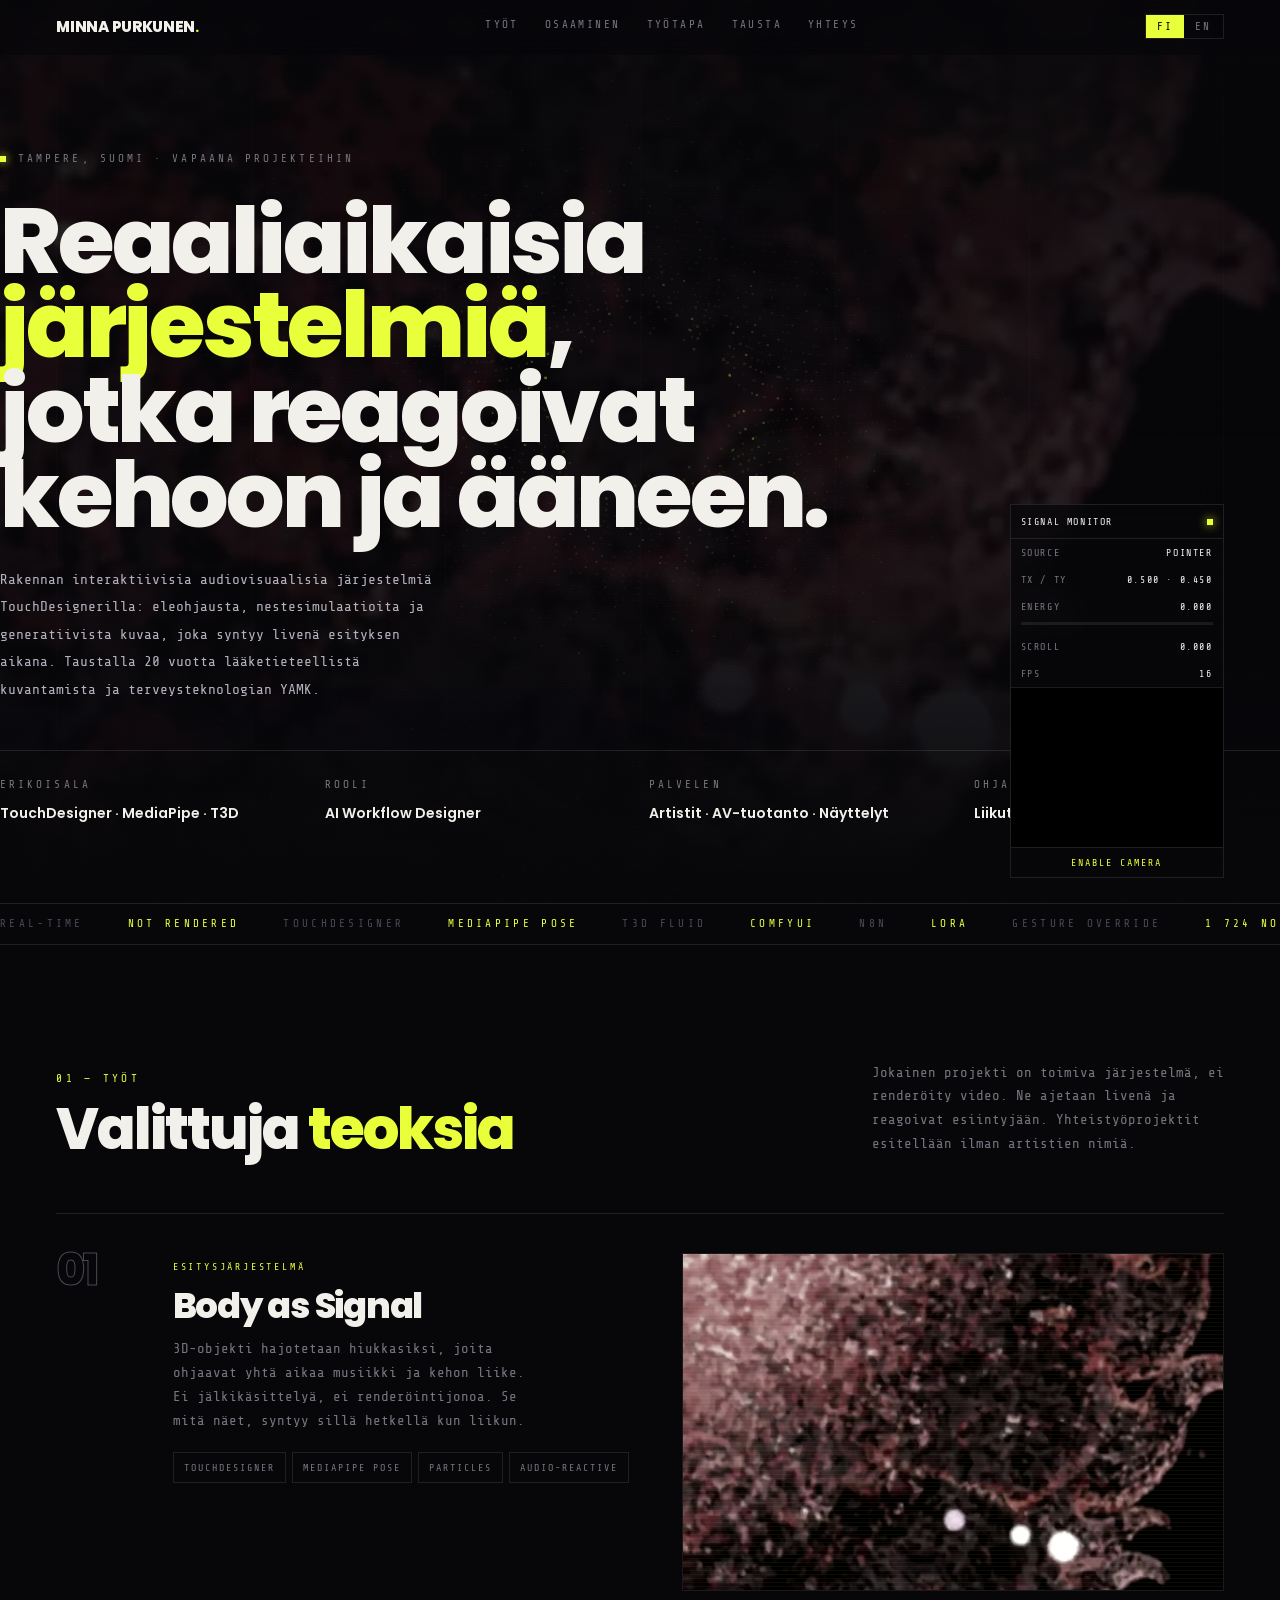
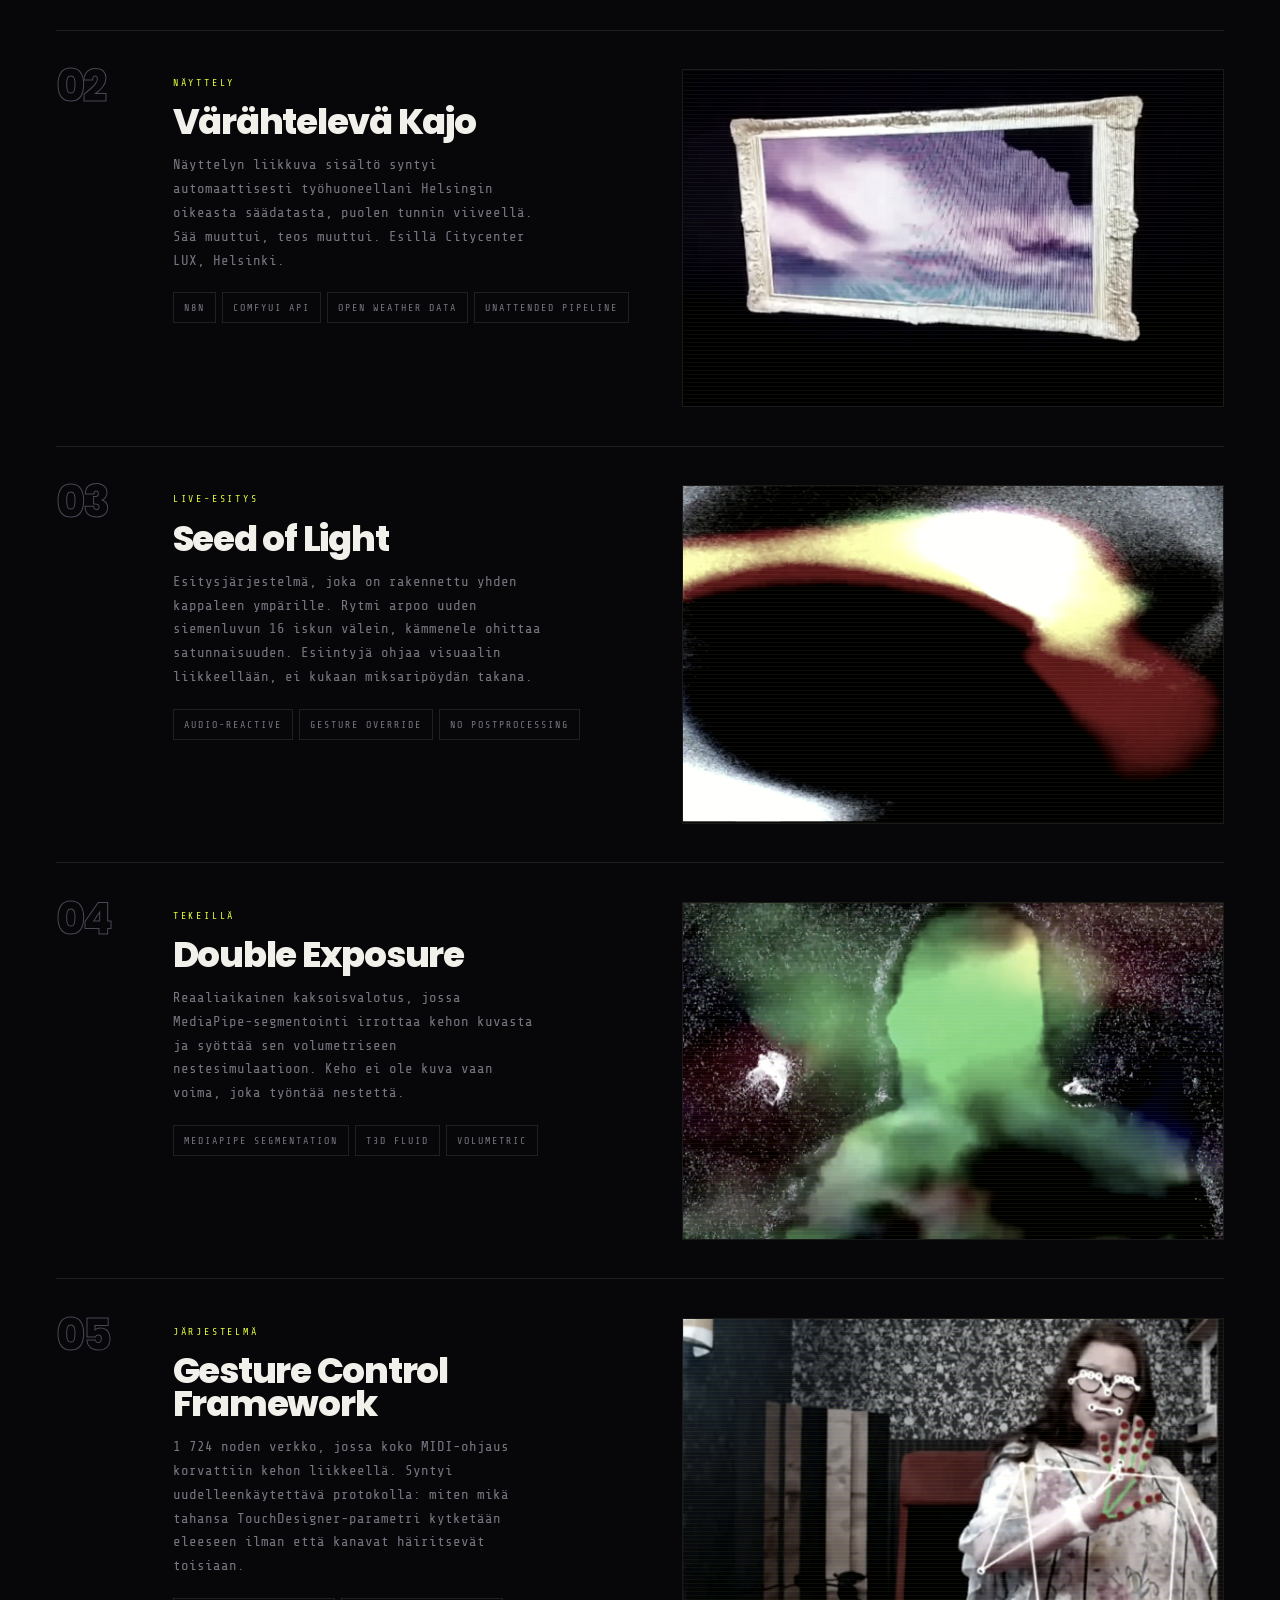
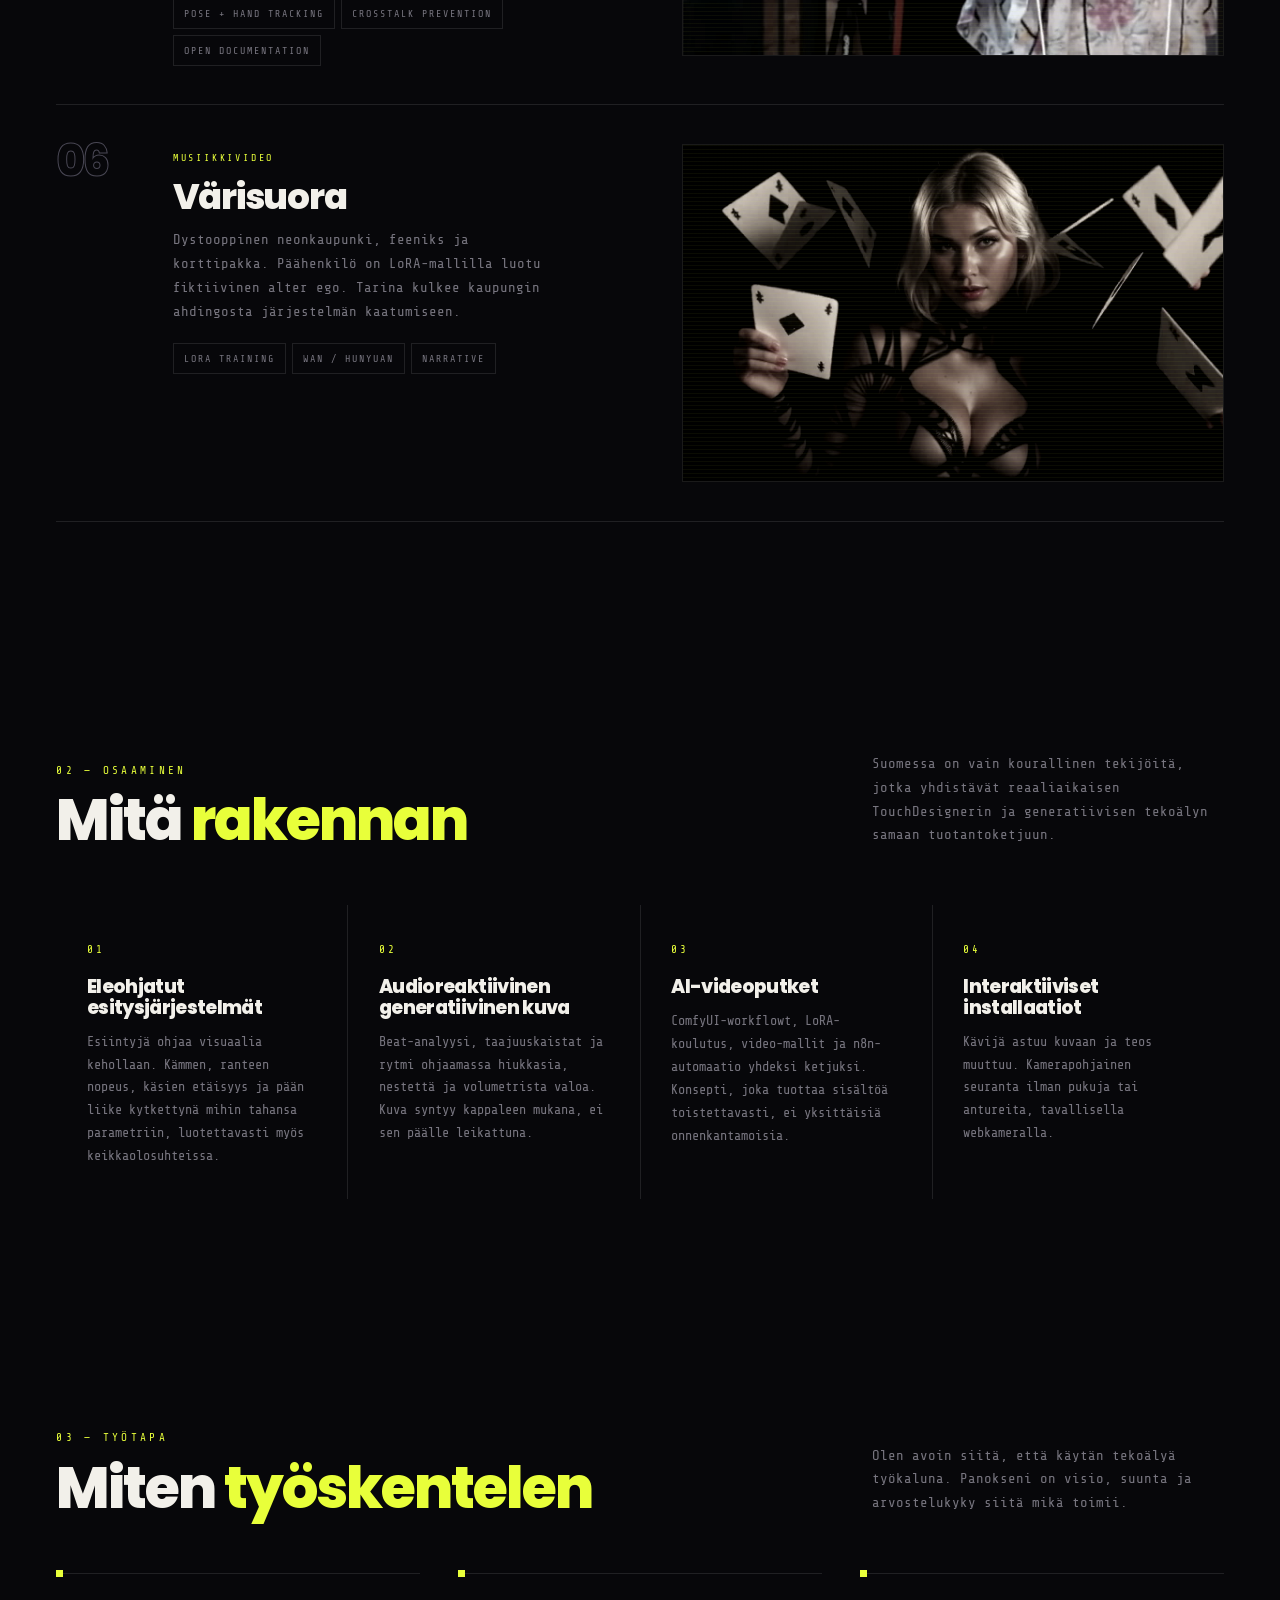
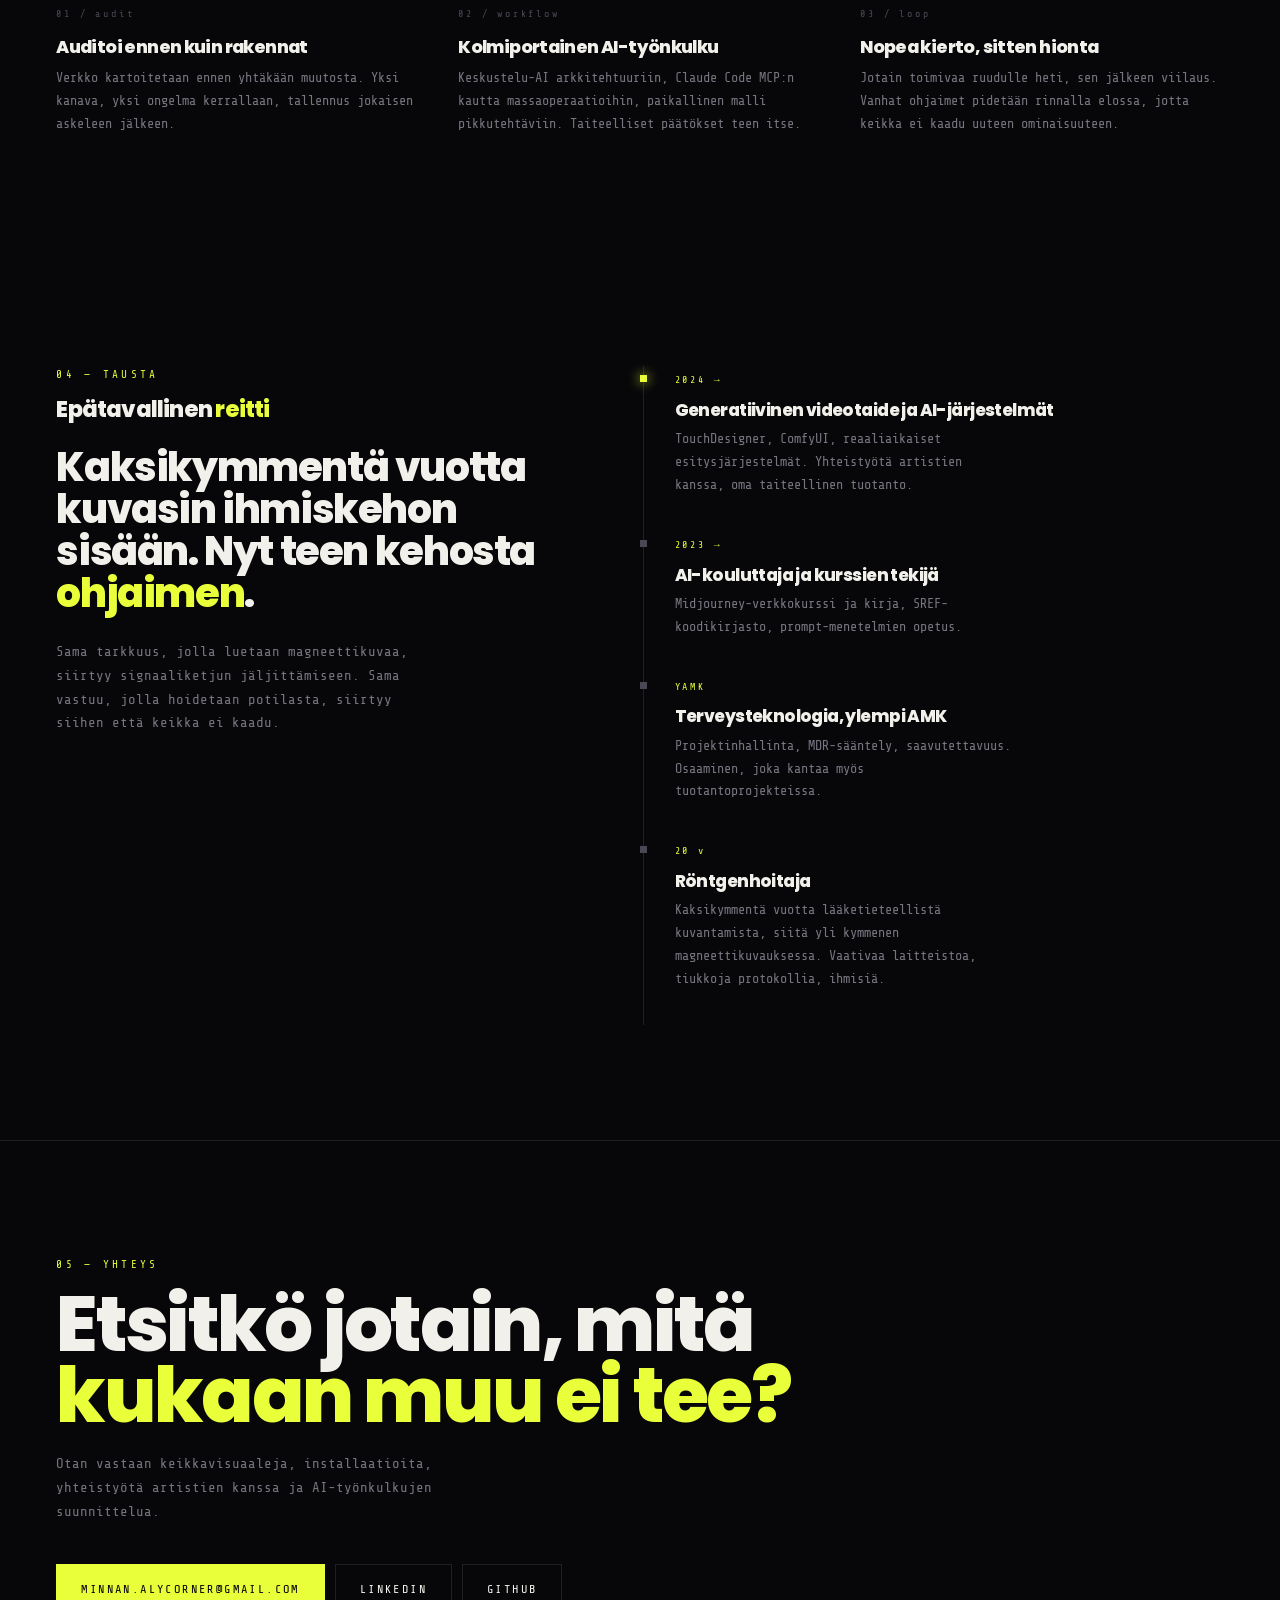
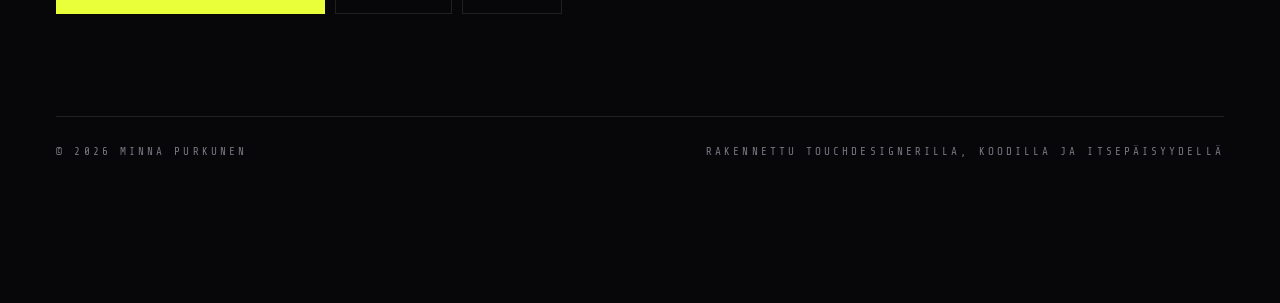
==== commit 34984a1f: "Add files via upload" ====
--- a/index.html
+++ b/index.html
@@ -50,8 +50,8 @@
 <canvas id="field"></canvas>
 <div class="hero-in wrap">
 <div class="eyebrow"><i class="led"></i>
-<span class="mono" data-fi>Ylöjärvi, Suomi · Vapaana projekteihin</span>
-<span class="mono" data-en>Ylöjärvi, Finland · Available for projects</span>
+<span class="mono" data-fi>Tampere, Suomi · Vapaana projekteihin</span>
+<span class="mono" data-en>Tampere, Finland · Available for projects</span>
 </div>
 <h1>
 <span data-fi>Reaaliaikaisia <em>järjestelmiä</em>, jotka reagoivat kehoon ja ääneen.</span>
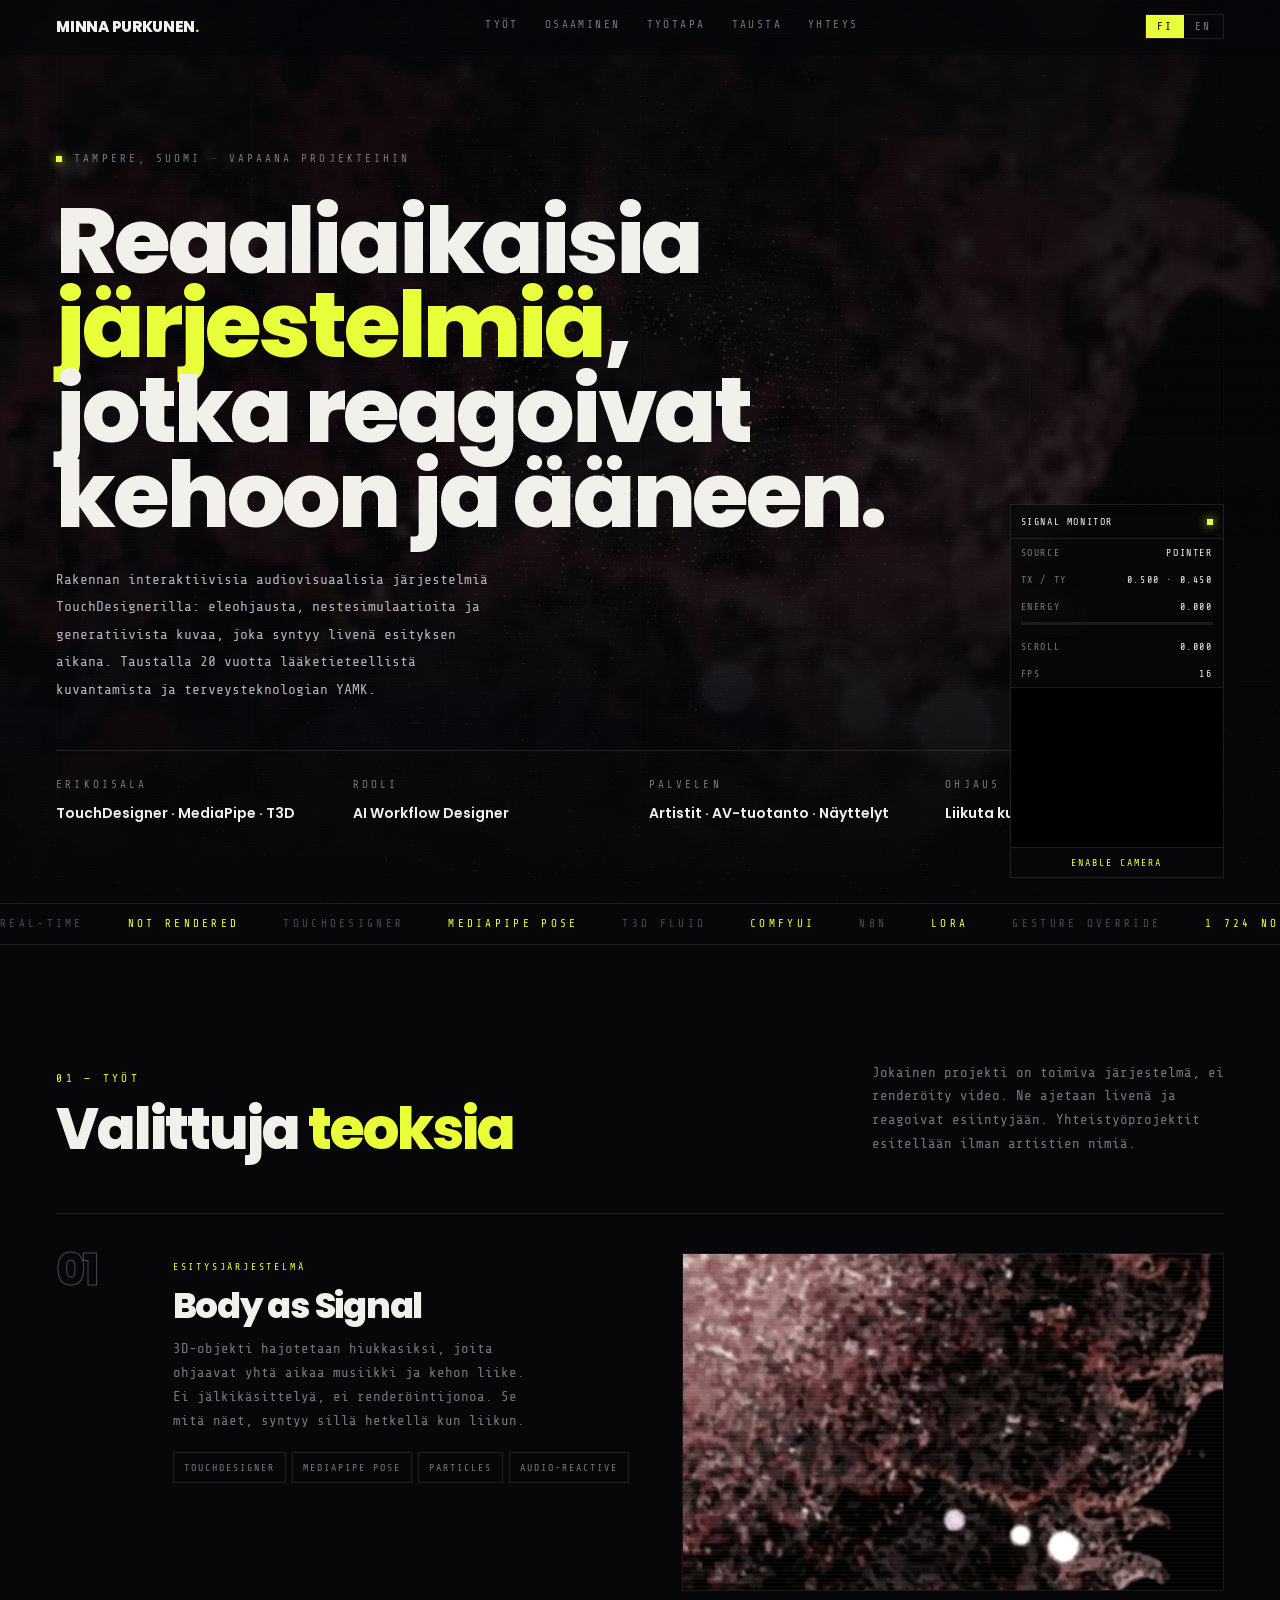
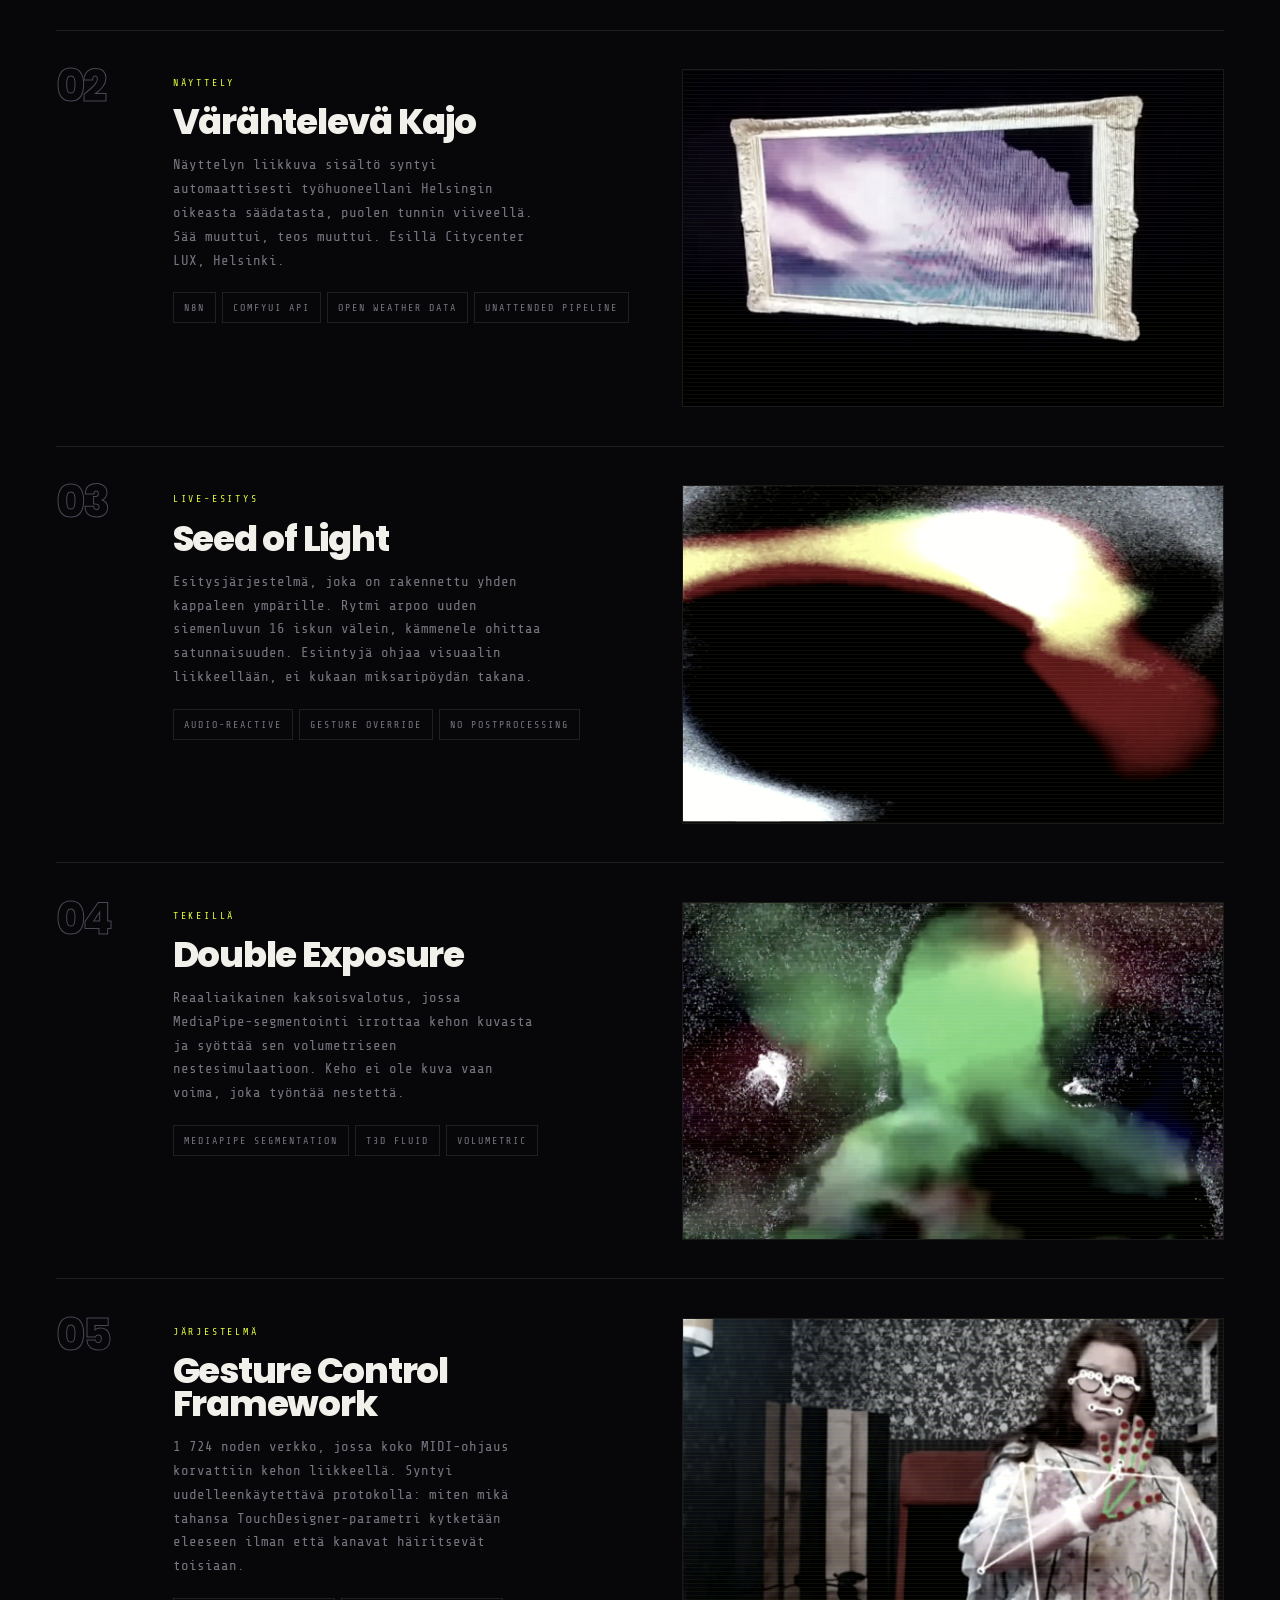
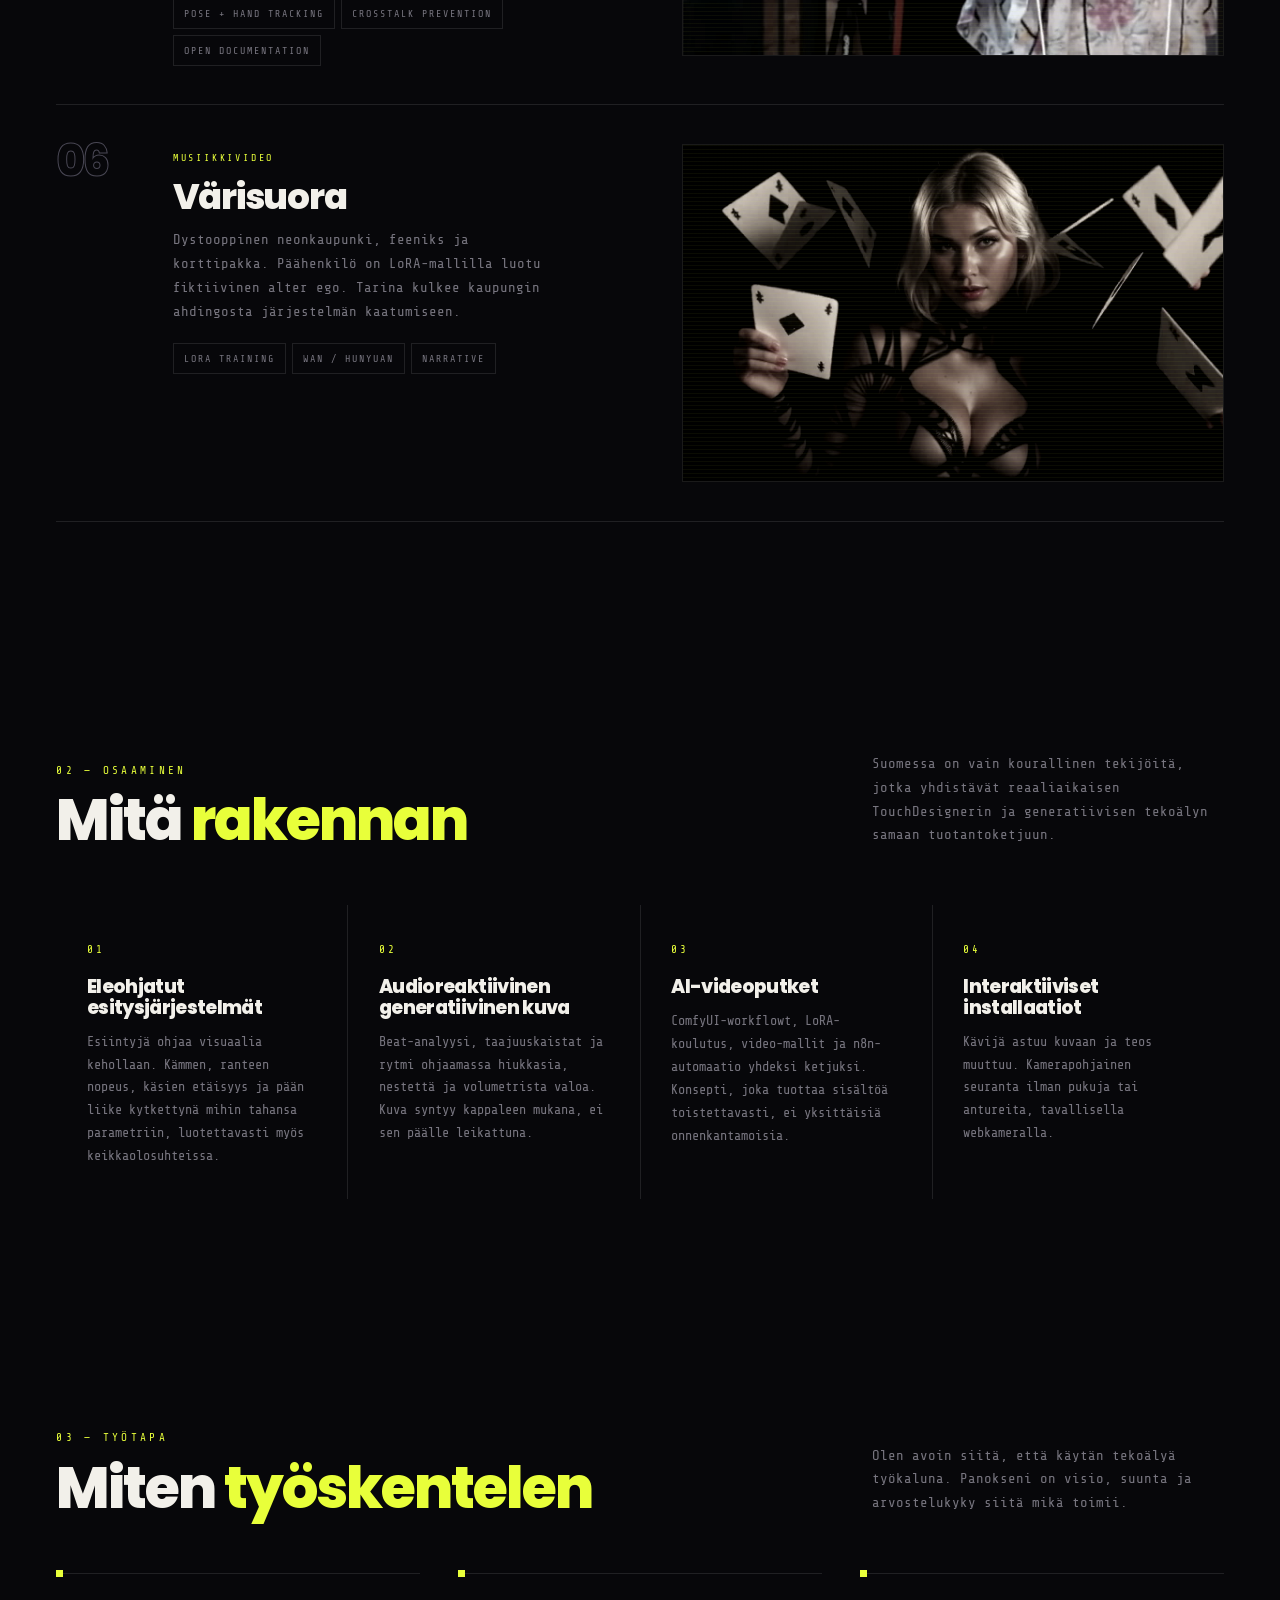
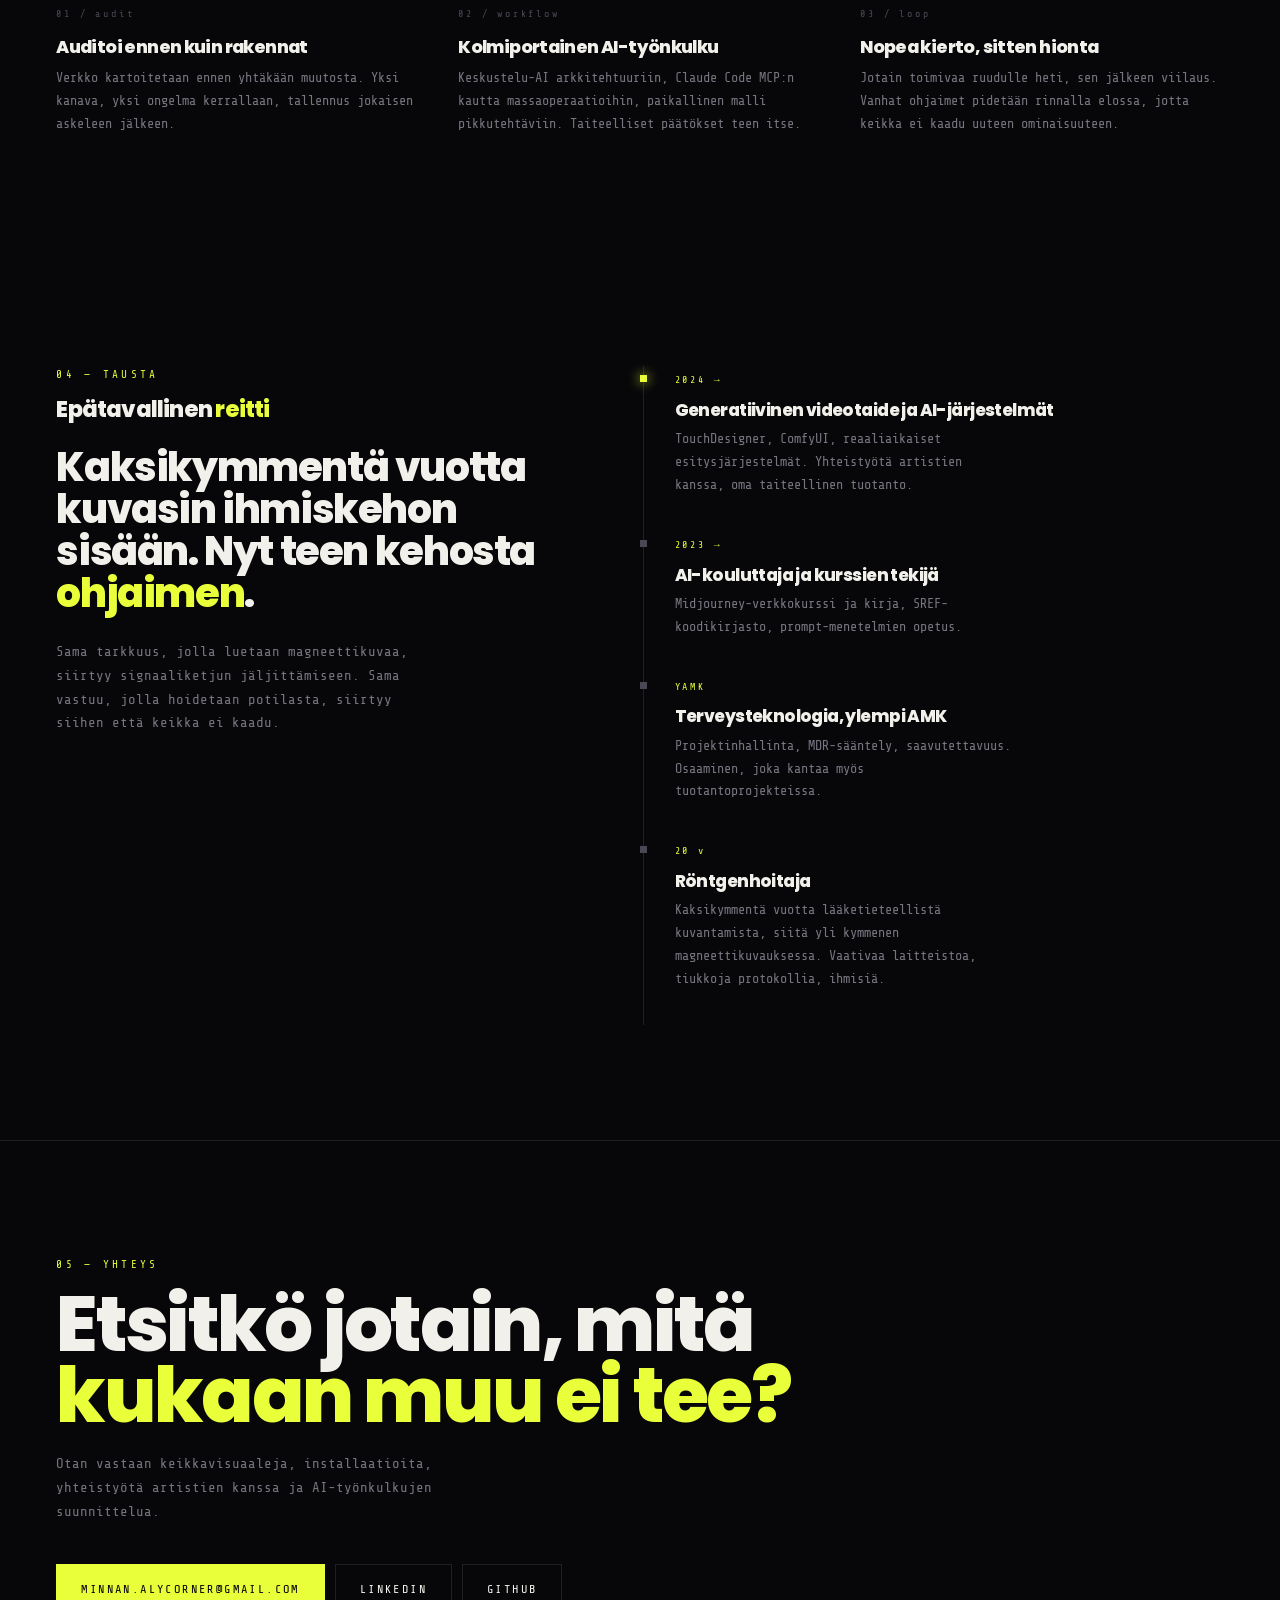
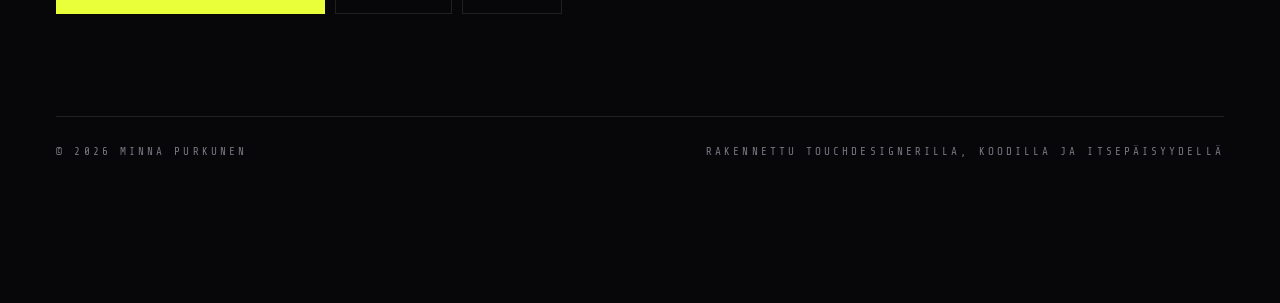
==== commit 8d95b820: "Add files via upload" ====
--- a/index.html
+++ b/index.html
@@ -34,7 +34,7 @@
 </div></nav>
 
 <div class="hud">
-<div class="hud-h"><span>signal monitor</span><i class="led"></i></div>
+<div class="hud-h"><span>signal monitor</span><i class="led"></i><button id="hud-t" aria-label="Signal monitor" aria-expanded="false">+</button></div>
 <div class="hud-row"><span>source</span><b id="h-src">pointer</b></div>
 <div class="hud-row"><span>tx / ty</span><b><span id="h-x">0.500</span> · <span id="h-y">0.450</span></b></div>
 <div class="hud-row"><span>energy</span><b id="h-e">0.000</b></div>
@@ -65,7 +65,7 @@
 <div><span class="mono" data-fi>Erikoisala</span><span class="mono" data-en>Focus</span><b>TouchDesigner · MediaPipe · T3D</b></div>
 <div><span class="mono" data-fi>Rooli</span><span class="mono" data-en>Role</span><b>AI Workflow Designer</b></div>
 <div><span class="mono" data-fi>Palvelen</span><span class="mono" data-en>Working with</span><b data-fi>Artistit · AV-tuotanto · Näyttelyt</b><b data-en>Artists · AV production · Exhibitions</b></div>
-<div><span class="mono" data-fi>Ohjaus</span><span class="mono" data-en>Input</span><b data-fi>Liikuta kursoria · kytke kamera</b><b data-en>Move the cursor · enable camera</b></div>
+<div><span class="mono" data-fi>Ohjaus</span><span class="mono" data-en>Input</span><b data-fi data-input-fi>Liikuta kursoria · kytke kamera</b><b data-en data-input-en>Move the cursor · enable camera</b></div>
 </div>
 </div>
 </header>
--- a/site.css
+++ b/site.css
@@ -67,7 +67,7 @@
 .hero-media video{width:100%;height:100%;object-fit:cover;opacity:.34;filter:grayscale(.5) contrast(1.12)}
 .hero-media::after{content:"";position:absolute;inset:0;background:linear-gradient(to top,var(--bg) 3%,rgba(7,7,10,.55) 48%,rgba(7,7,10,.82) 100%)}
 #field{position:absolute;inset:0;z-index:1;width:100%;height:100%;mix-blend-mode:screen}
-.hero-in{position:relative;z-index:3;width:100%;padding:150px 0 clamp(46px,6vw,80px)}
+.hero-in{position:relative;z-index:3;width:100%;padding:150px var(--pad) clamp(46px,6vw,80px)}
 .eyebrow{display:flex;align-items:center;gap:12px;margin-bottom:30px}
 .hero-in h1{font-size:clamp(2.5rem,7.2vw,6.6rem);max-width:18ch;margin-top:4px}
 .hero-sub{margin-top:28px;max-width:56ch;color:#B4B1BE;font-size:14.5px;line-height:1.9}
@@ -168,3 +168,39 @@
 .hud{transition:opacity .4s}
 .step:hover::before,.tl-item:hover::before{background:var(--acc)}
 @media (prefers-reduced-motion: reduce){.ticker div{animation:none}.rv{opacity:1;transform:none;transition:none}.led{animation:none}html{scroll-behavior:auto}}
+
+
+/* ================= touch / mobile ================= */
+/* 1. hover-only reveals get a class-based twin, triggered when a card scrolls in */
+.proj.act .pnum{-webkit-text-stroke-color:var(--acc);color:rgba(232,255,58,.07)}
+.proj.act .pmedia video,.proj.act .pmedia img{filter:none}
+.proj.act .pmeta span{opacity:1;transform:none}
+.proj.act .tag:last-child{border-color:var(--acc);color:var(--acc)}
+.cap.act{background:var(--bg2)}
+.cap.act::after{width:100%}
+.step.act::before,.tl-item.act::before{background:var(--acc)}
+
+/* 2. drop the compositing-heavy layers where they cost the most */
+@media (hover:none){
+  #field{mix-blend-mode:normal;opacity:.9}
+  body::after{mix-blend-mode:normal;background:repeating-linear-gradient(to bottom,rgba(255,255,255,.03) 0 1px,transparent 1px 3px)}
+  nav{background:rgba(7,7,10,.88);backdrop-filter:none}
+  nav.stuck{background:rgba(7,7,10,.96)}
+  .hud{backdrop-filter:none;background:rgba(7,7,10,.94)}
+  .proj{cursor:default;transition:none}
+  .pmedia video,.pmedia img{transition:filter .5s}
+  .hero-media video{filter:grayscale(.5) contrast(1.12)}
+}
+
+/* 3. HUD collapses to a tappable chip */
+#hud-t{display:none}
+@media (hover:none),(max-width:900px){
+  .hud{width:auto;max-width:calc(100vw - 24px);right:12px;bottom:12px}
+  .hud-h{gap:10px;padding:9px 11px}
+  #hud-t{display:block;width:auto;background:none;border:0;border-top:0;color:var(--acc);font-family:var(--mono);font-size:14px;line-height:1;padding:0 0 0 4px;cursor:pointer}
+  .hud:not(.open) .hud-row,.hud:not(.open) .bar,.hud:not(.open) #mon,.hud:not(.open) button:not(#hud-t){display:none}
+  .hud.open{width:186px}
+  .hud.open #mon{display:block}
+  .hud .led{flex:0 0 auto}
+}
+@media (hover:none){.hud-row,.hud .bar{font-size:10px}}
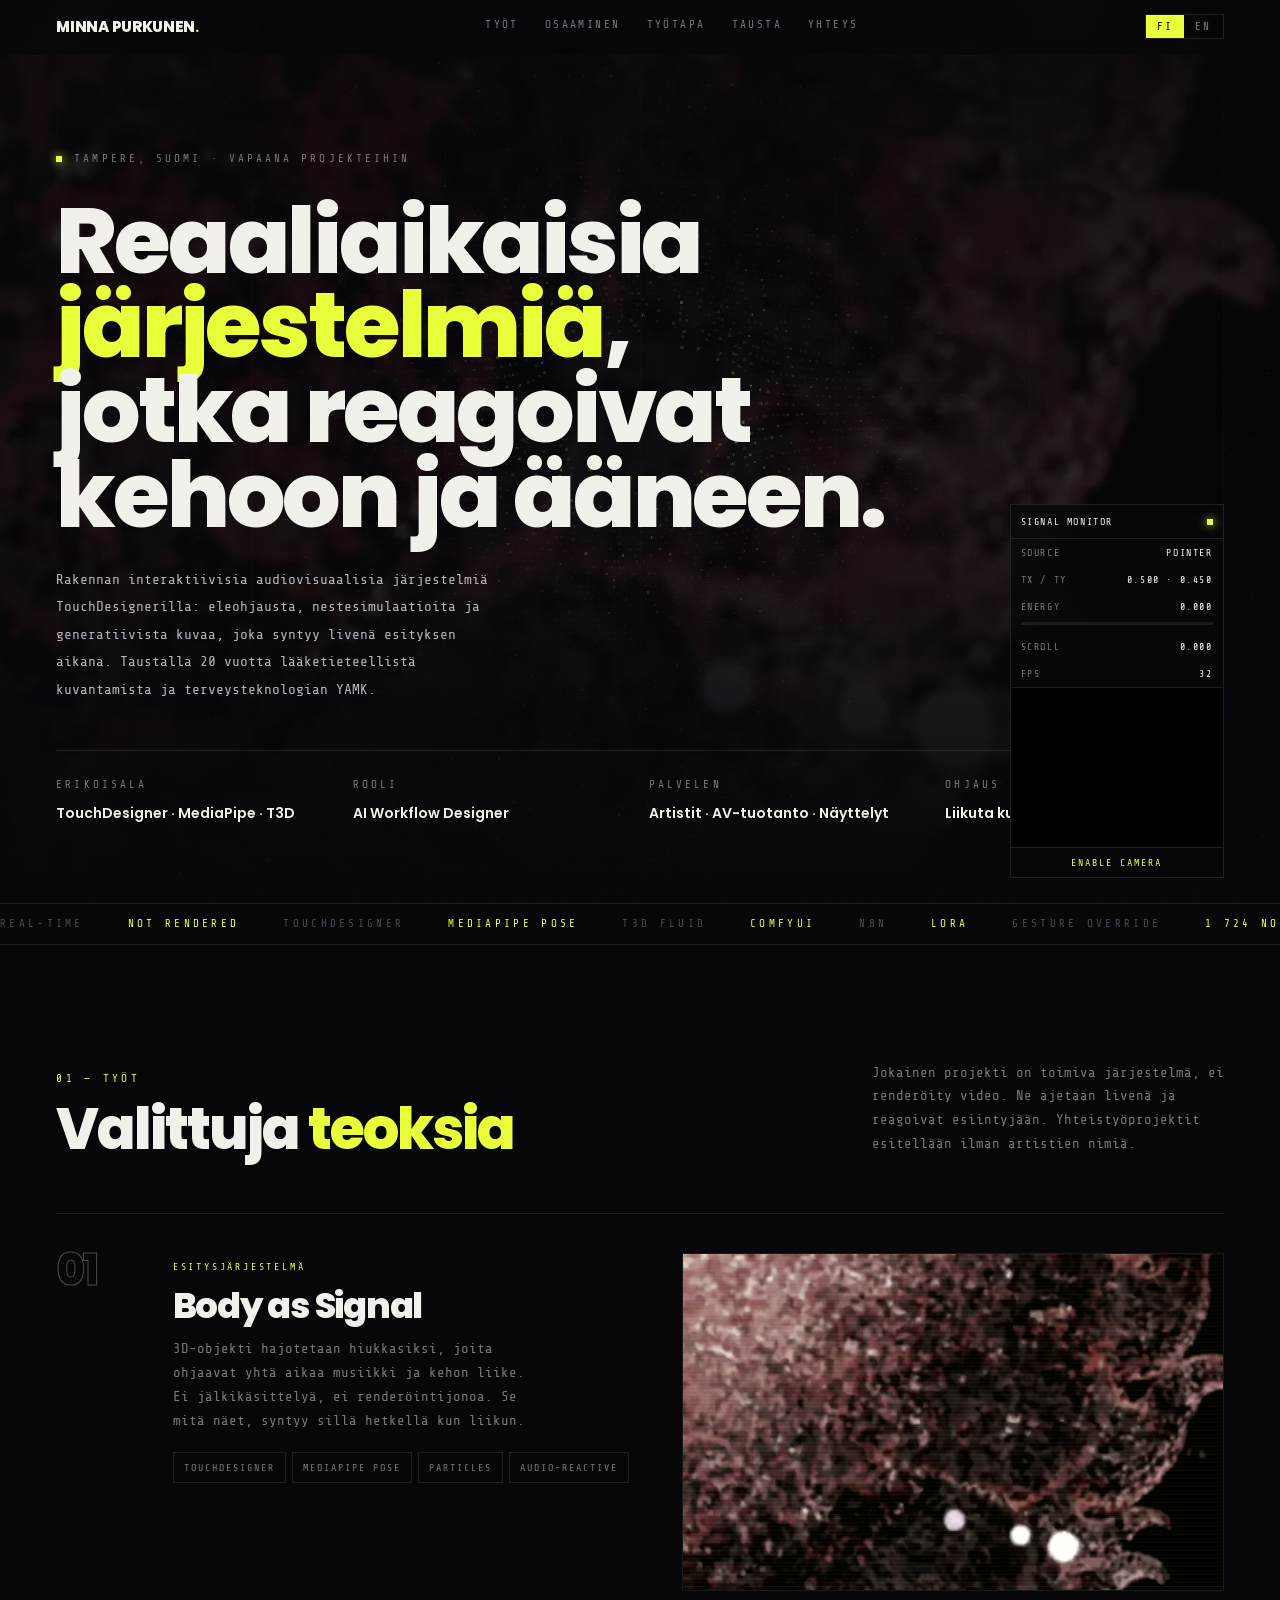
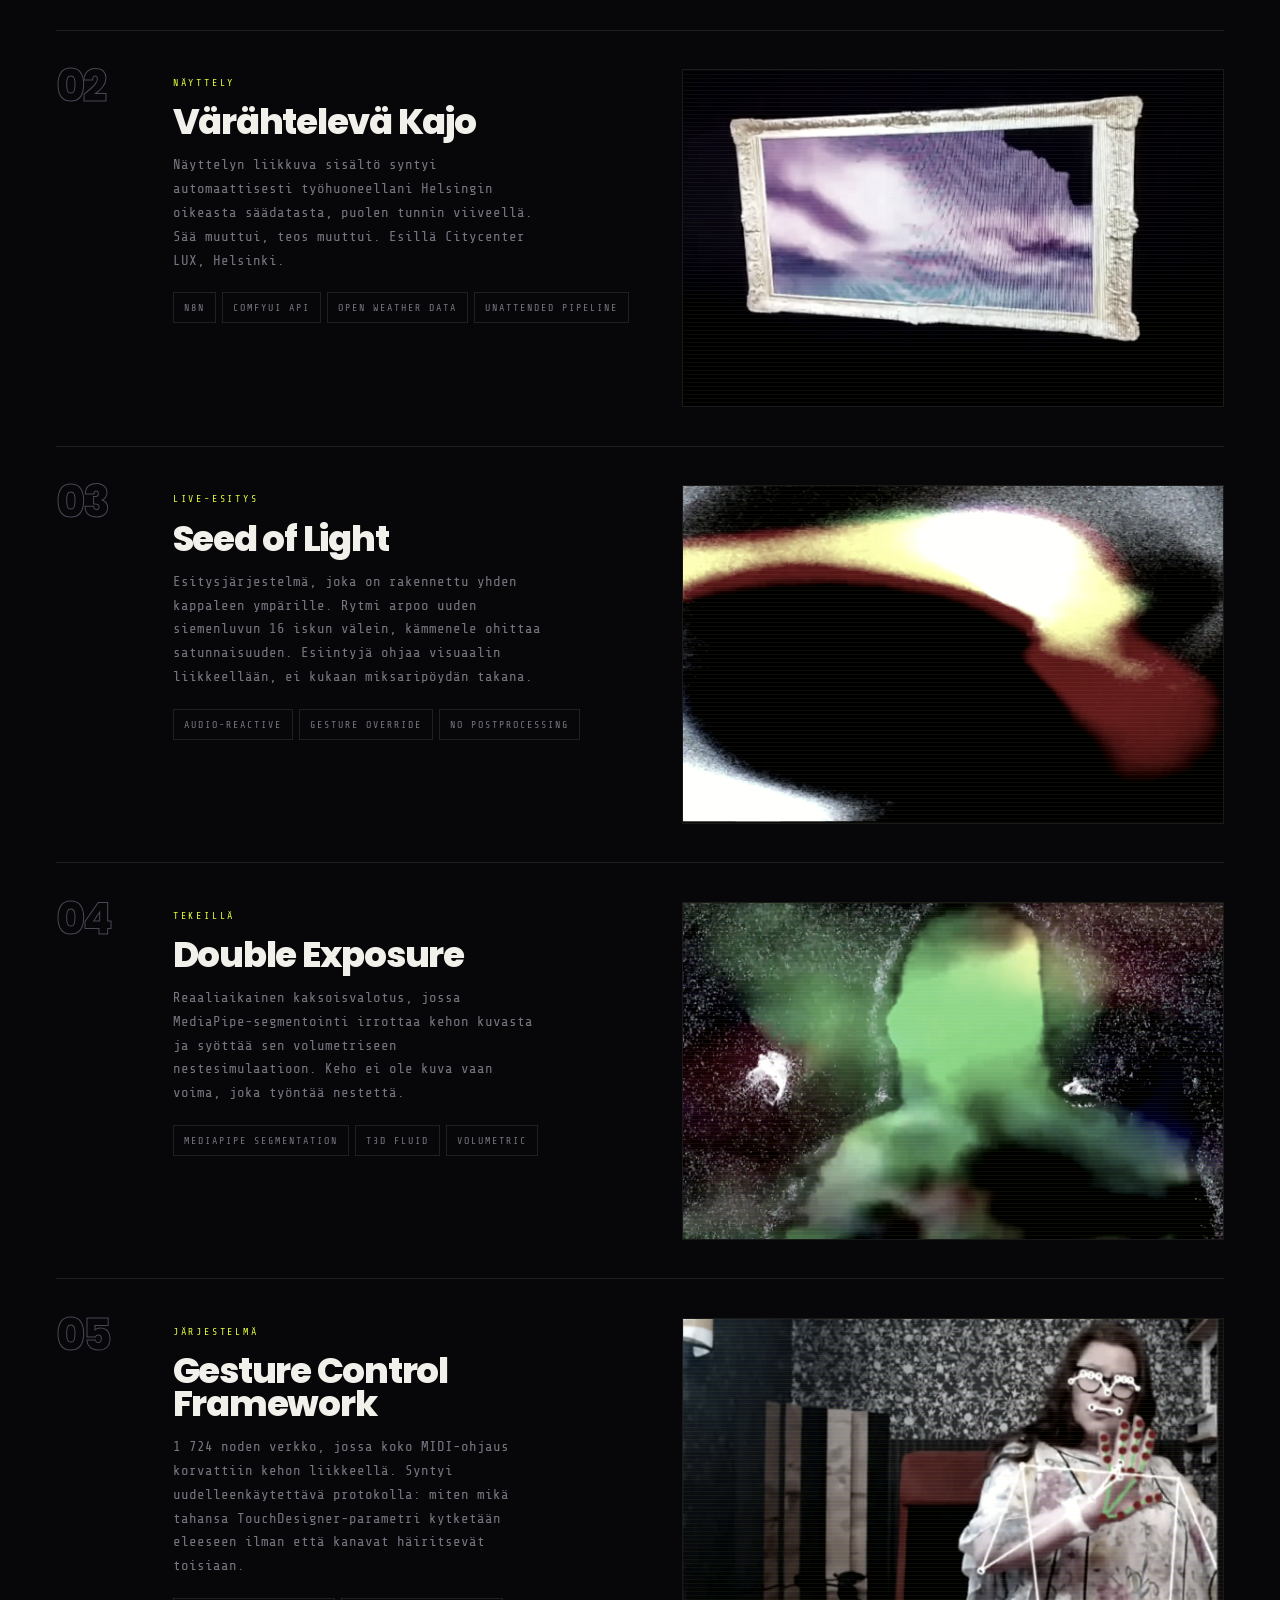
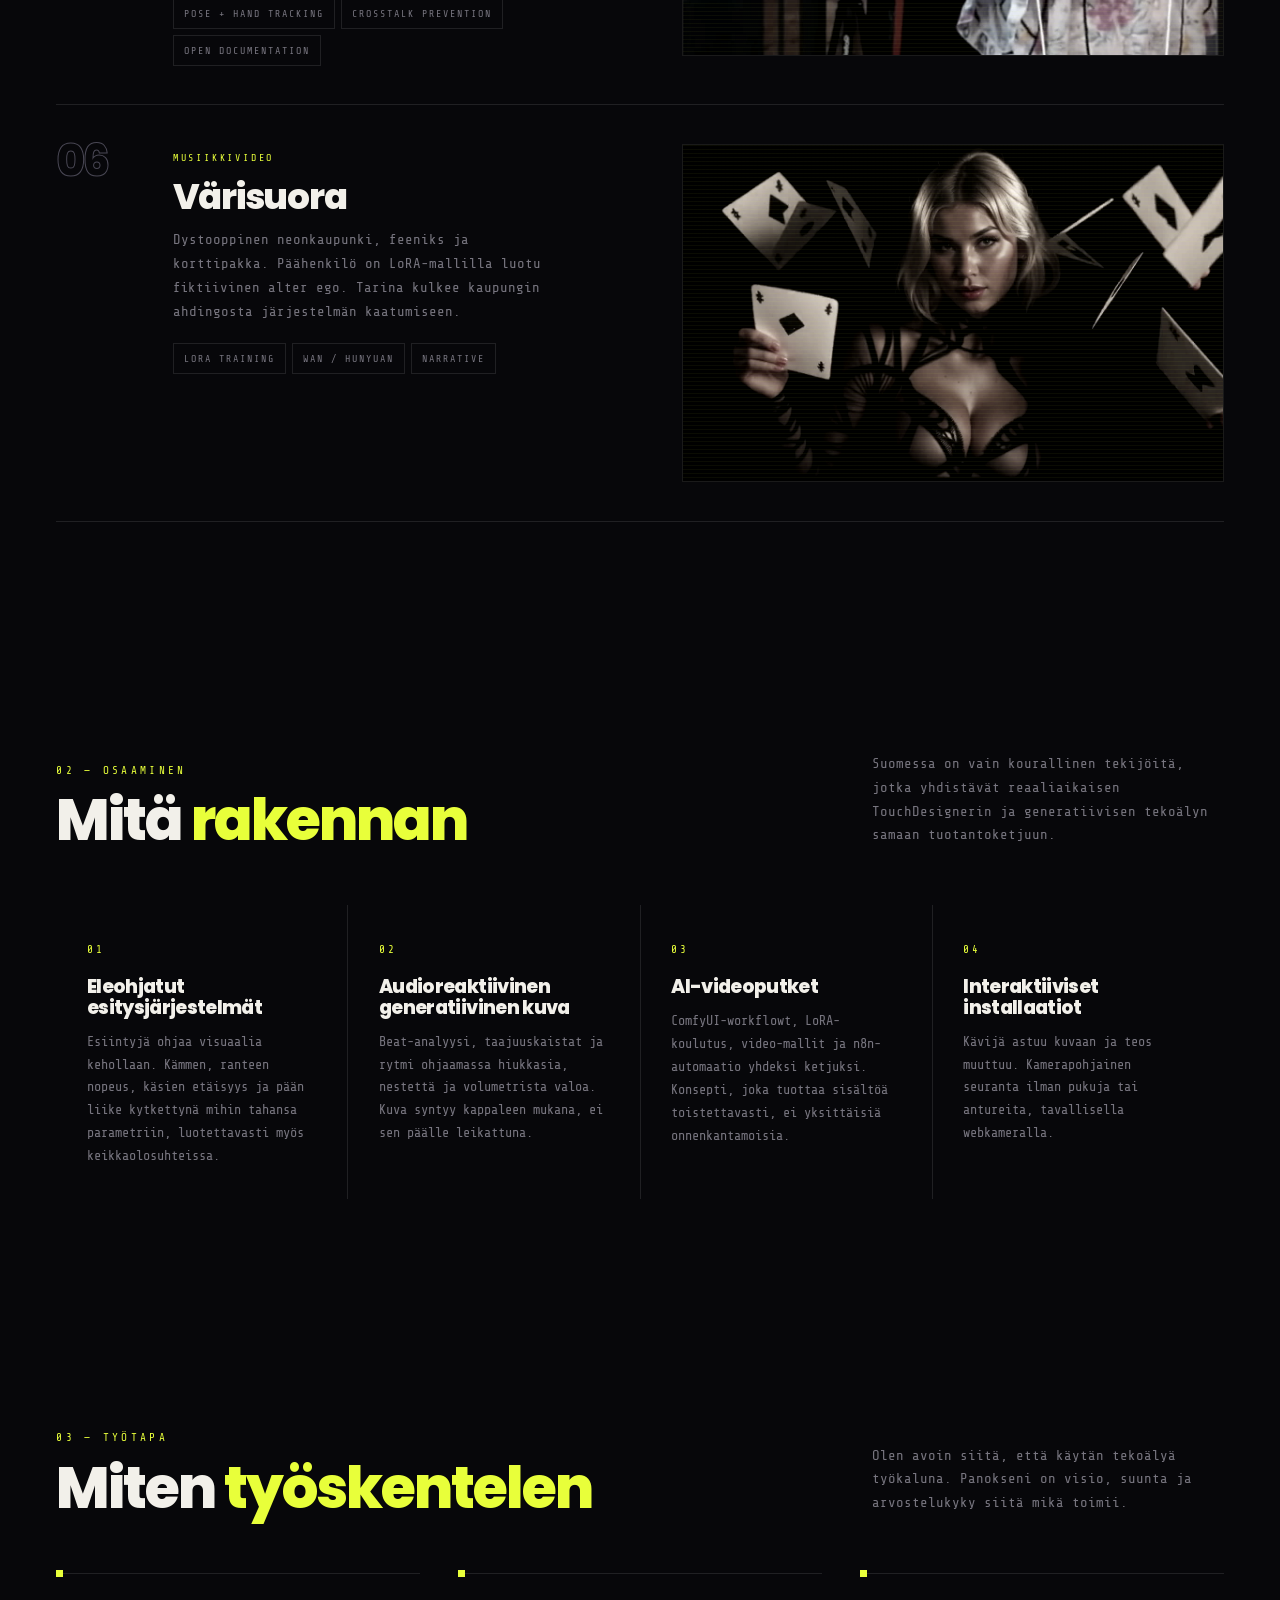
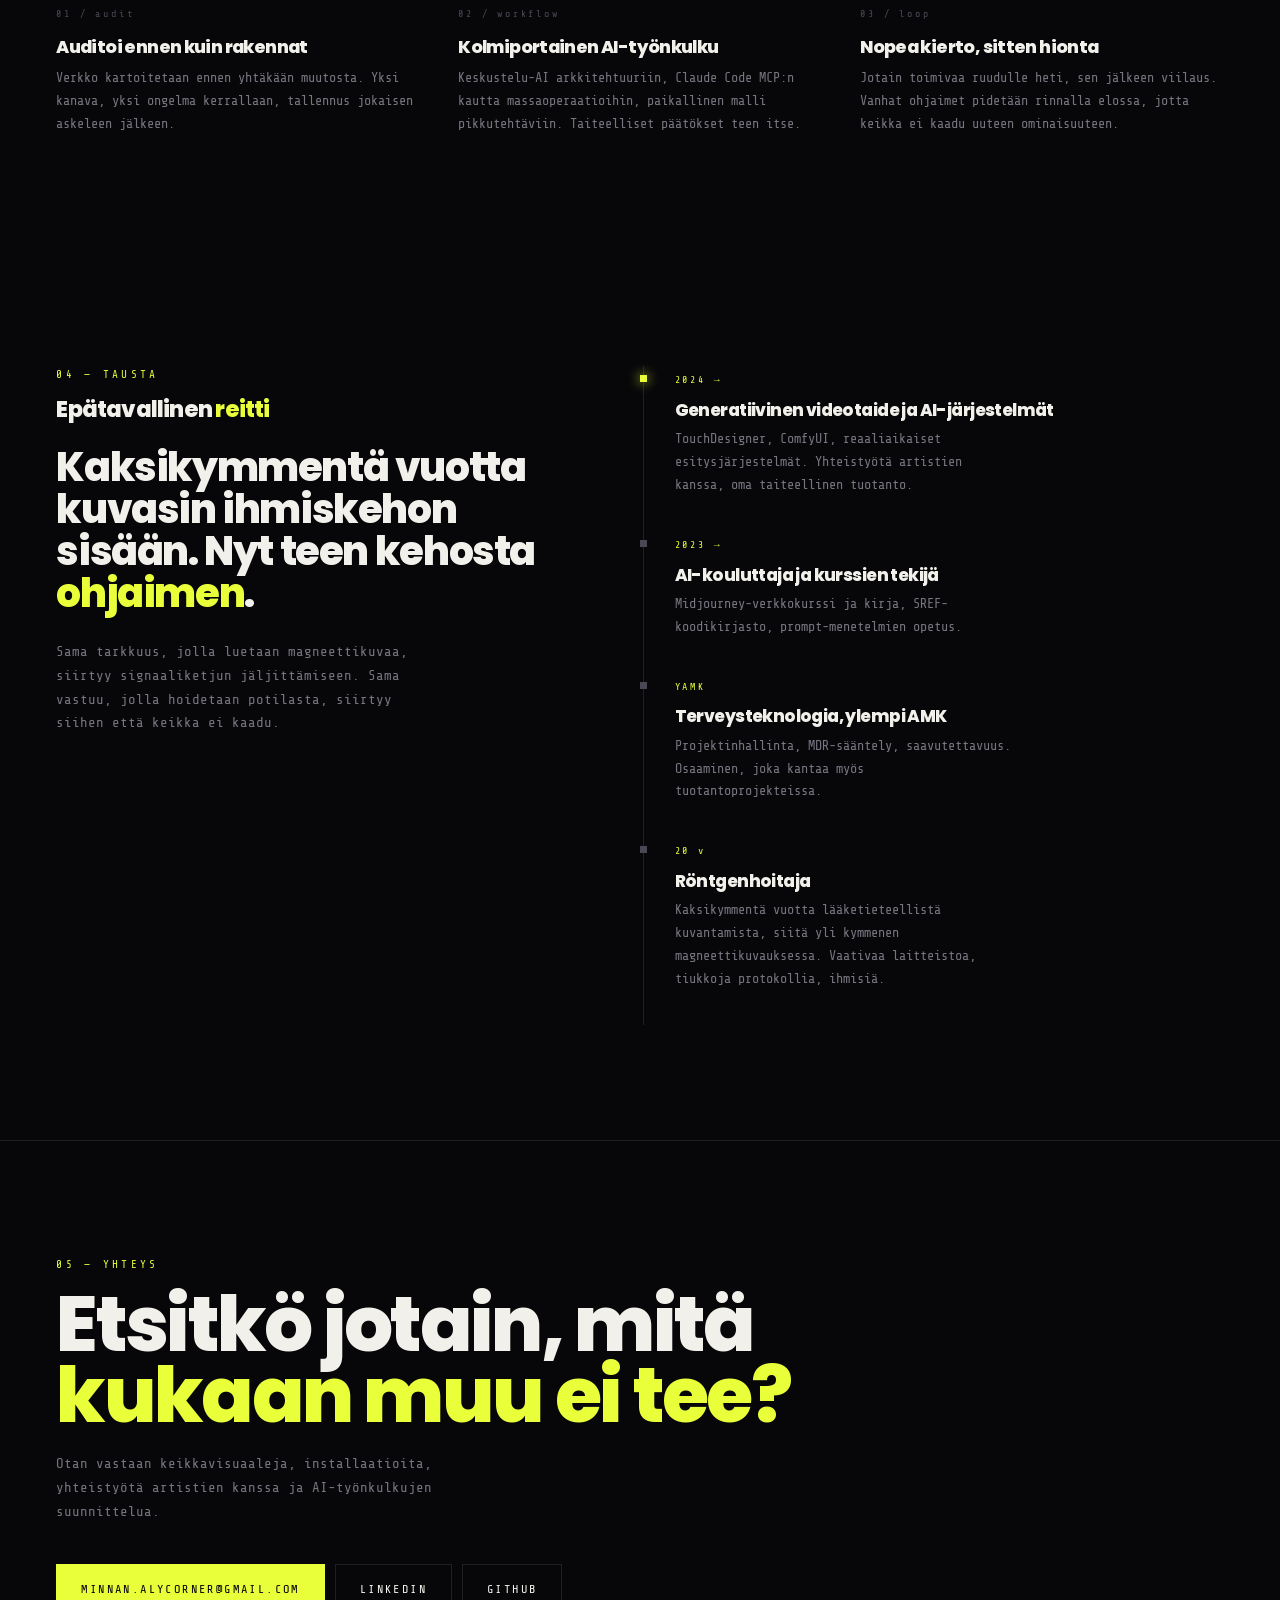
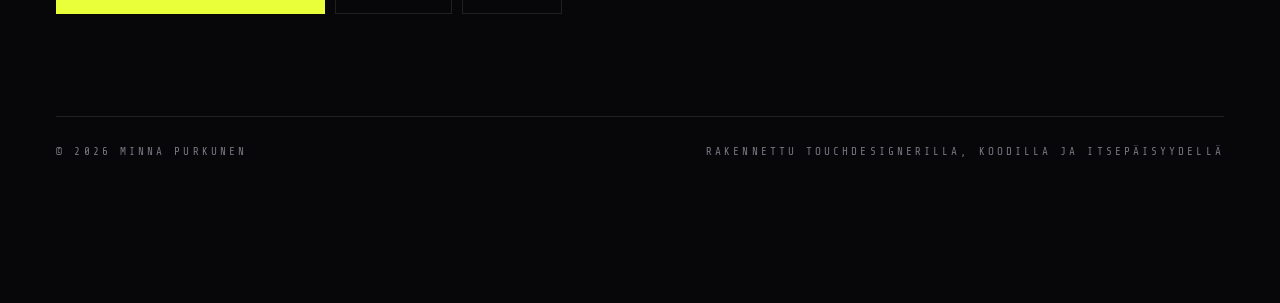
==== commit 041c5cea: "Add files via upload" ====
--- a/index.html
+++ b/index.html
@@ -30,8 +30,27 @@
 <a href="#about"><span data-fi>Tausta</span><span data-en>Background</span></a>
 <a href="#contact"><span data-fi>Yhteys</span><span data-en>Contact</span></a>
 </div>
+<div class="nav-r">
 <div class="lang"><button id="fi" class="on">FI</button><button id="en">EN</button></div>
+<button id="menu-t" class="menu-t" aria-expanded="false" aria-controls="menu"><span data-fi>Valikko</span><span data-en>Menu</span></button>
+</div>
 </div></nav>
+
+<div id="menu" class="menu" hidden>
+<a href="#work"><span class="mn">01</span><span data-fi>Työt</span><span data-en>Work</span></a>
+<a href="#systems"><span class="mn">02</span><span data-fi>Osaaminen</span><span data-en>Systems</span></a>
+<a href="#method"><span class="mn">03</span><span data-fi>Työtapa</span><span data-en>Method</span></a>
+<a href="#about"><span class="mn">04</span><span data-fi>Tausta</span><span data-en>Background</span></a>
+<a href="#contact"><span class="mn">05</span><span data-fi>Yhteys</span><span data-en>Contact</span></a>
+<div class="menu-c">
+<span class="mono" data-fi>Suora yhteys</span><span class="mono" data-en>Direct contact</span>
+<a class="btn pri" href="mailto:minnan.alycorner@gmail.com">minnan.alycorner@gmail.com</a>
+<div class="menu-l">
+<a href="https://www.linkedin.com/in/minna-purkunen-853641170" target="_blank" rel="noopener">LinkedIn</a>
+<a href="https://github.com/Minskiist" target="_blank" rel="noopener">GitHub</a>
+</div>
+</div>
+</div>
 
 <div class="hud">
 <div class="hud-h"><span>signal monitor</span><i class="led"></i><button id="hud-t" aria-label="Signal monitor" aria-expanded="false">+</button></div>
--- a/site.css
+++ b/site.css
@@ -204,3 +204,27 @@
   .hud .led{flex:0 0 auto}
 }
 @media (hover:none){.hud-row,.hud .bar{font-size:10px}}
+
+
+/* ================= mobile menu ================= */
+.nav-r{display:flex;align-items:center;gap:10px}
+.menu-t{display:none;background:none;border:1px solid var(--line);color:var(--ink);font-family:var(--mono);font-size:11px;letter-spacing:.2em;text-transform:uppercase;padding:0 14px;min-height:38px;cursor:pointer}
+.menu-t[aria-expanded="true"]{background:var(--acc);border-color:var(--acc);color:#07070A}
+.menu{position:fixed;inset:0;z-index:49;background:rgba(7,7,10,.98);display:flex;flex-direction:column;justify-content:center;gap:2px;padding:96px var(--pad) 40px;overflow-y:auto;overscroll-behavior:contain}
+.menu[hidden]{display:none}
+.menu>a{display:flex;align-items:baseline;gap:16px;font-family:var(--display);font-weight:800;font-size:clamp(1.7rem,9vw,2.6rem);letter-spacing:-.035em;line-height:1;padding:14px 0;border-bottom:1px solid var(--line2)}
+.menu>a .mn{font-family:var(--mono);font-size:11px;font-weight:400;letter-spacing:.28em;color:var(--acc)}
+.menu>a:active{color:var(--acc)}
+.menu-c{margin-top:34px;padding-top:22px;border-top:1px solid var(--line);display:flex;flex-direction:column;align-items:flex-start;gap:14px}
+.menu-c .btn{padding:16px 22px;font-size:11px;max-width:100%;overflow-wrap:anywhere}
+.menu-l{display:flex;gap:8px;flex-wrap:wrap}
+.menu-l a{border:1px solid var(--line);padding:12px 18px;font-size:11px;letter-spacing:.2em;text-transform:uppercase;color:var(--dim)}
+body.locked{overflow:hidden}
+@media (hover:none),(max-width:900px){
+  .menu-t{display:block}
+  /* the monitor chip and the menu must not fight for the same corner */
+  .menu:not([hidden])~.hud,body.locked .hud{display:none}
+  /* 44px tap target for the monitor toggle */
+  .hud-h{min-height:44px}
+  #hud-t{padding:12px 4px 12px 12px;font-size:16px}
+}
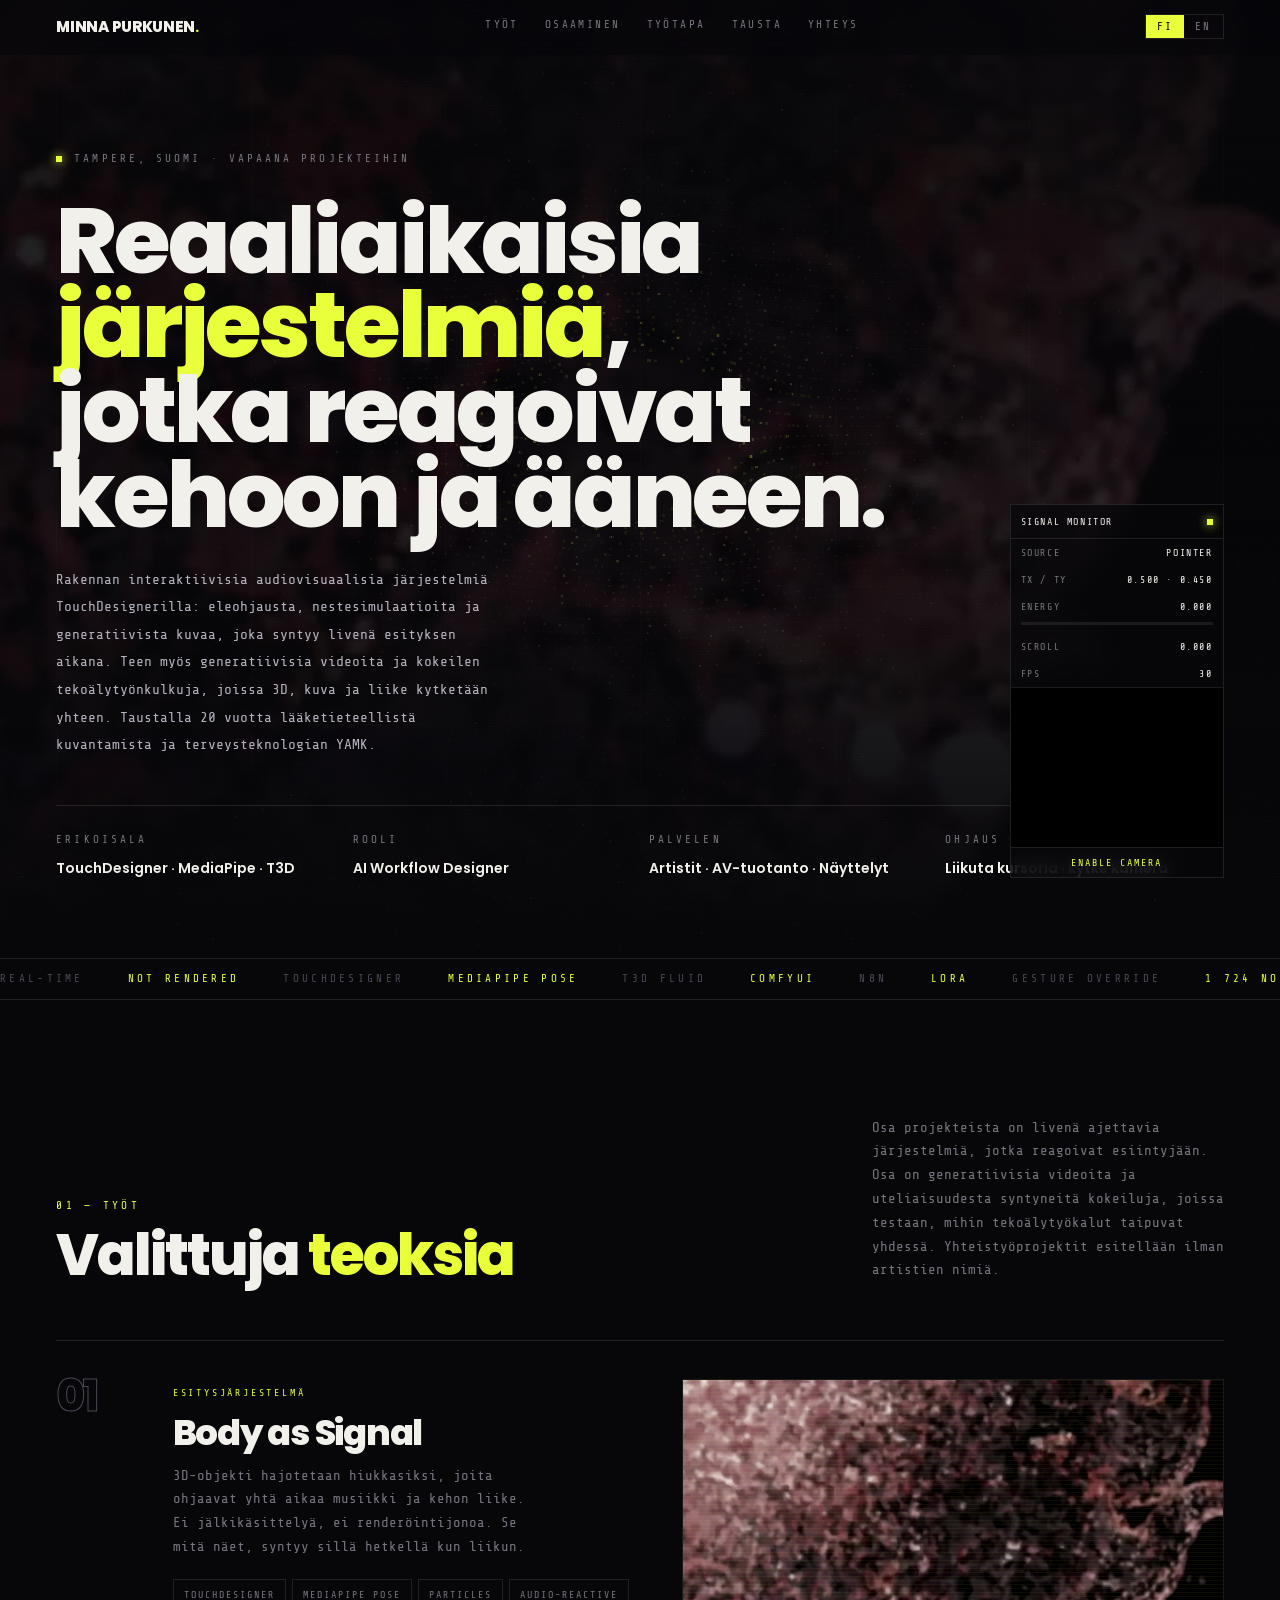
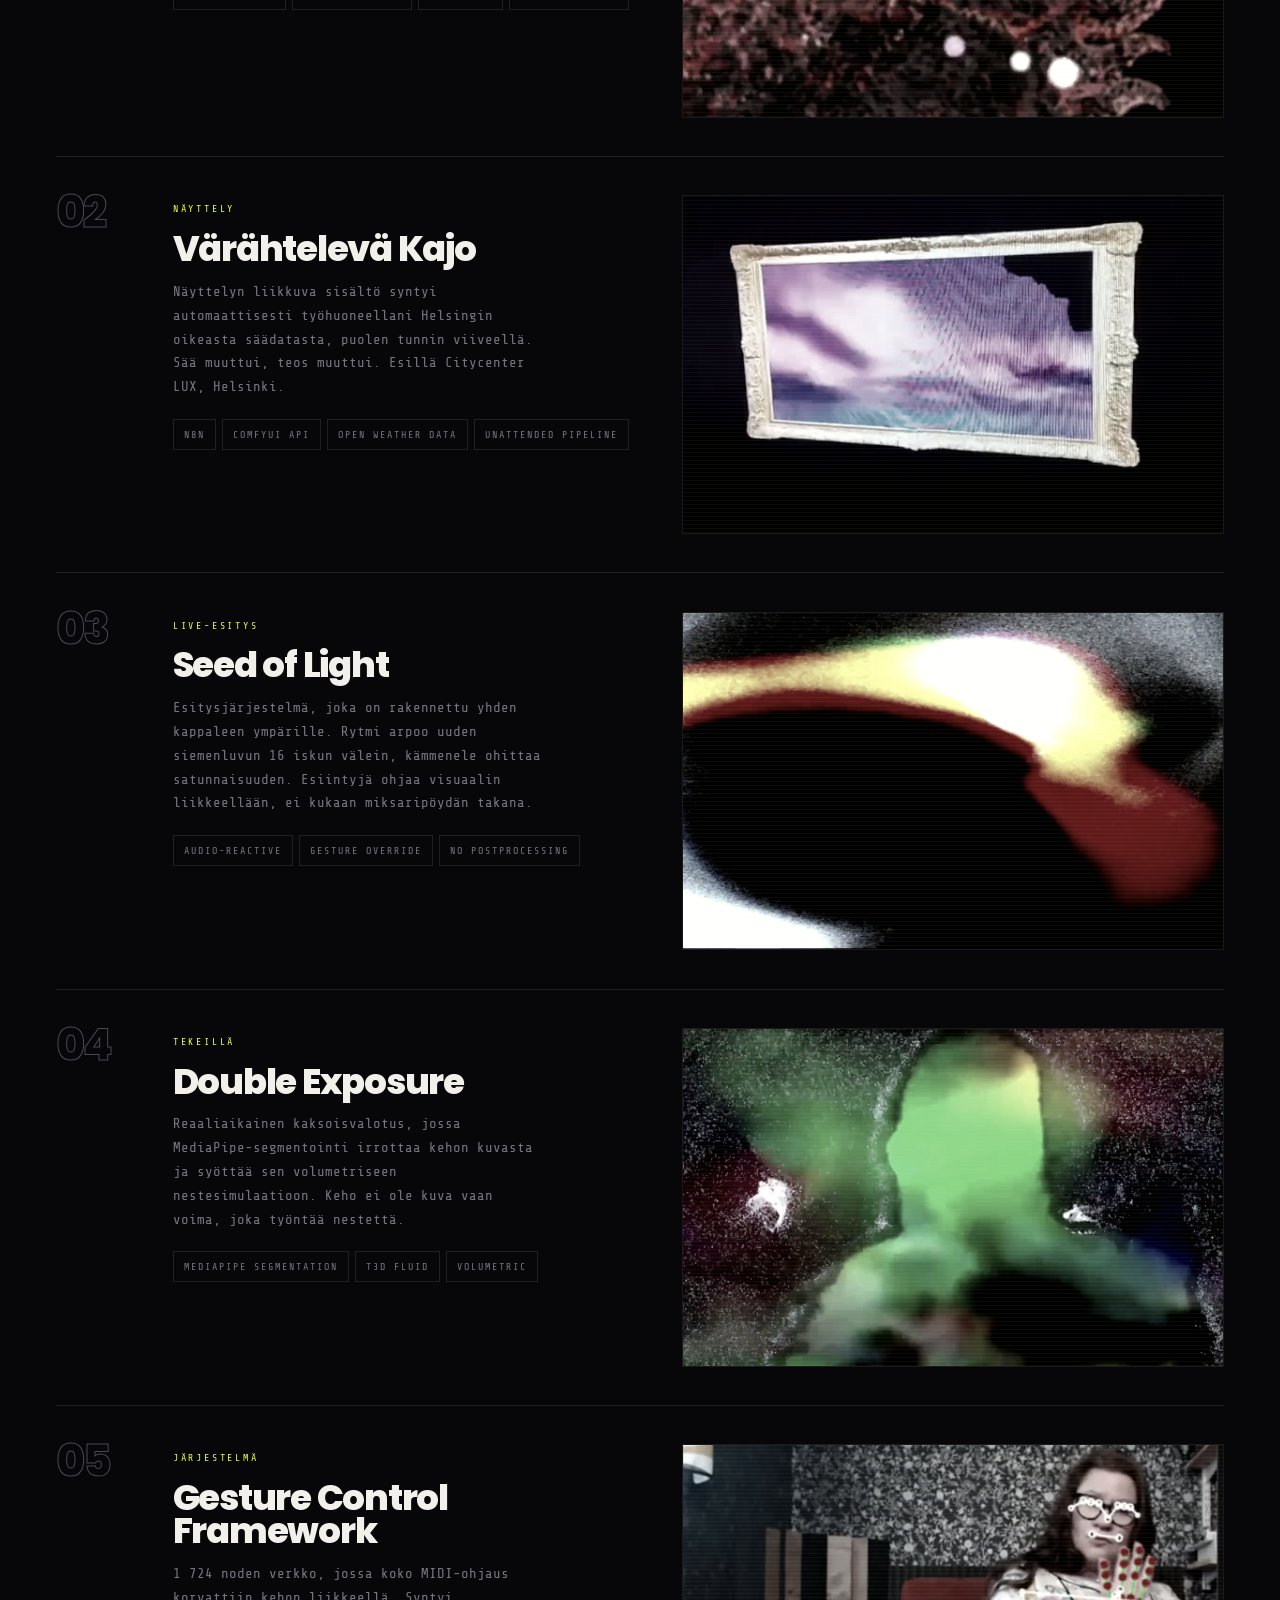
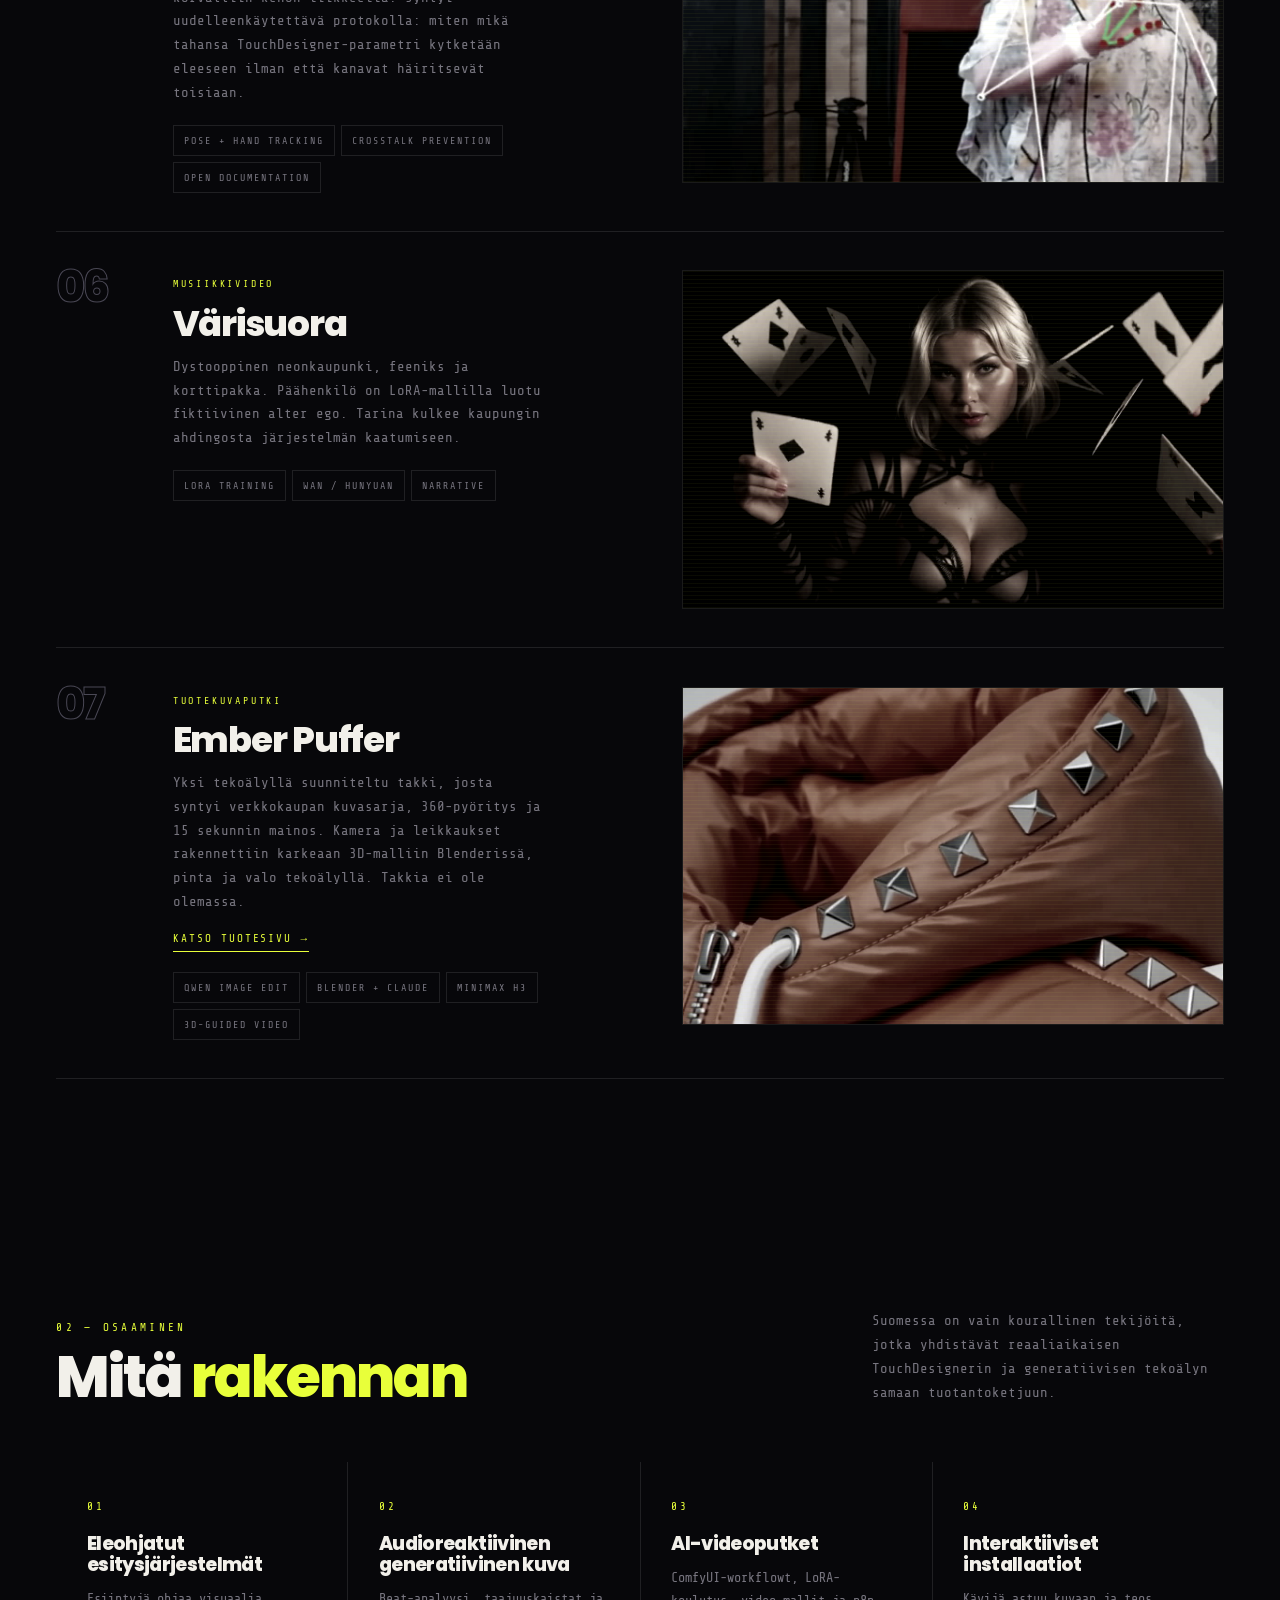
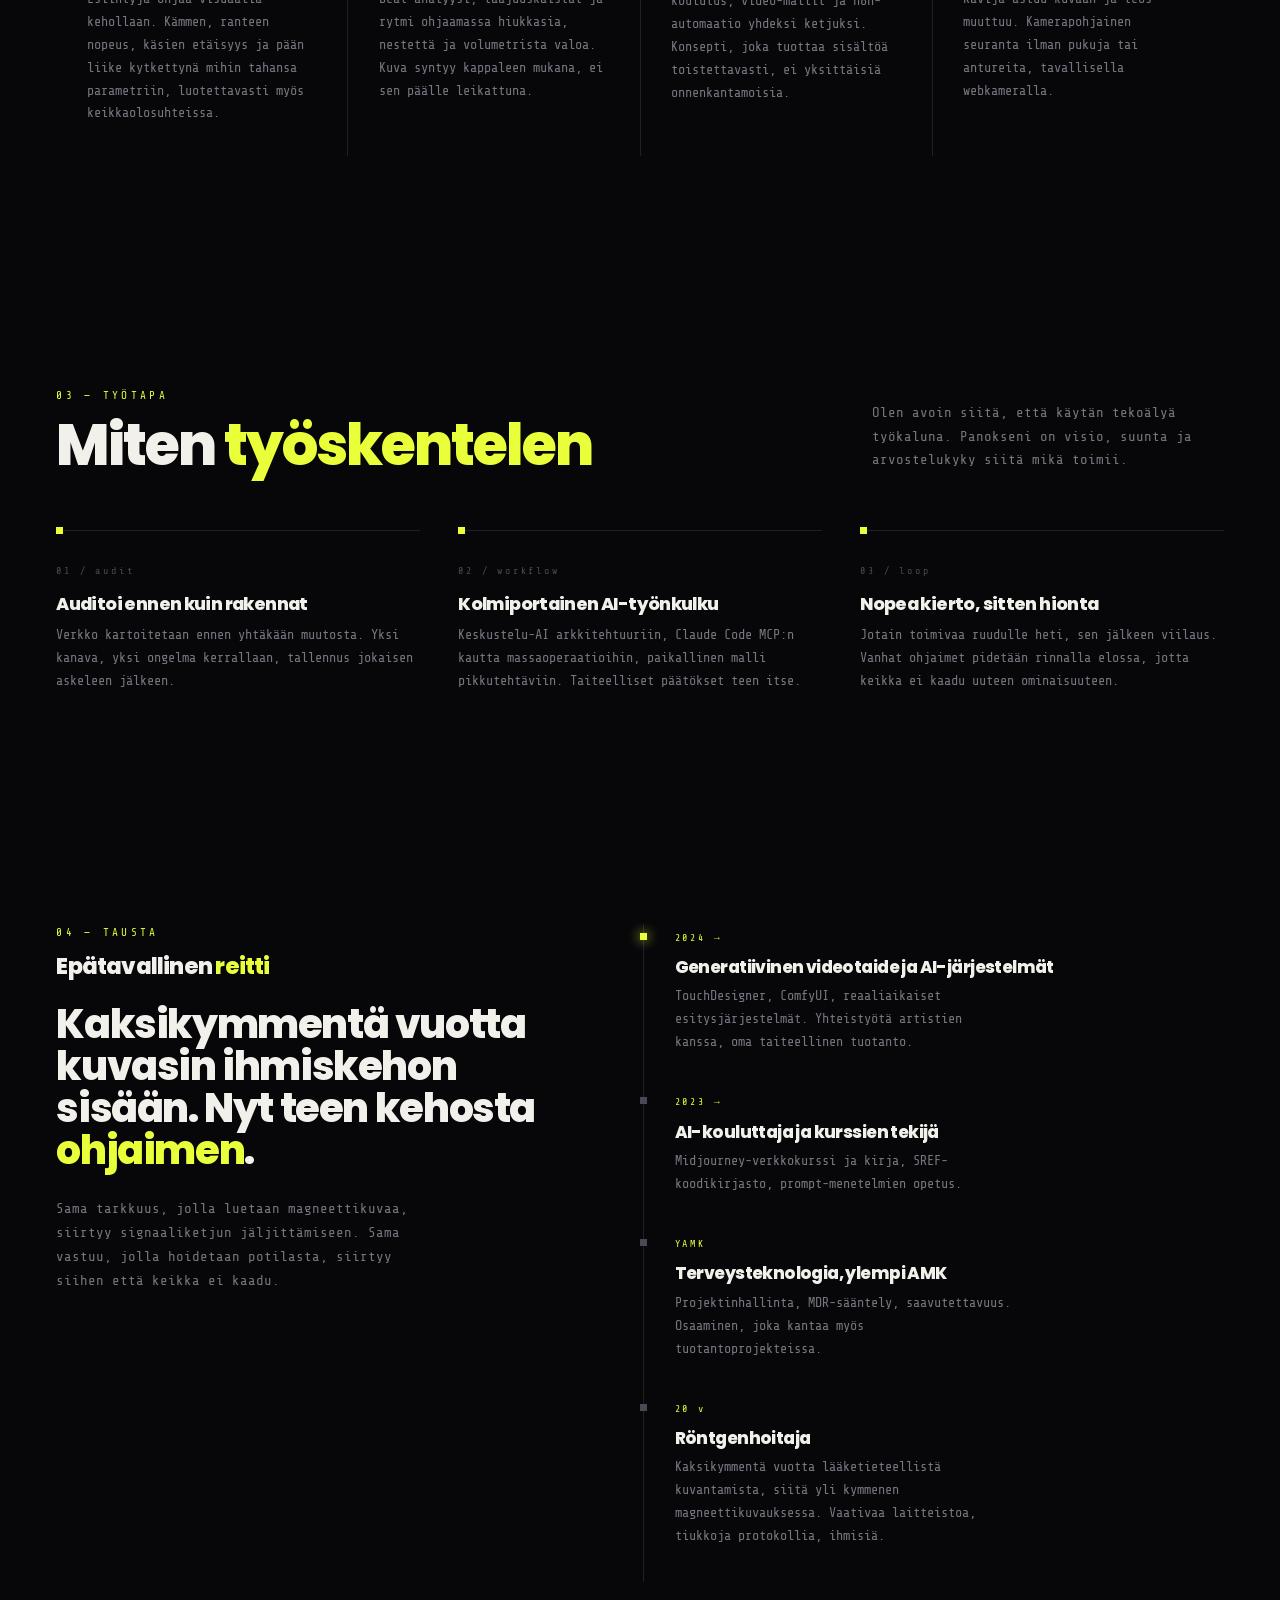
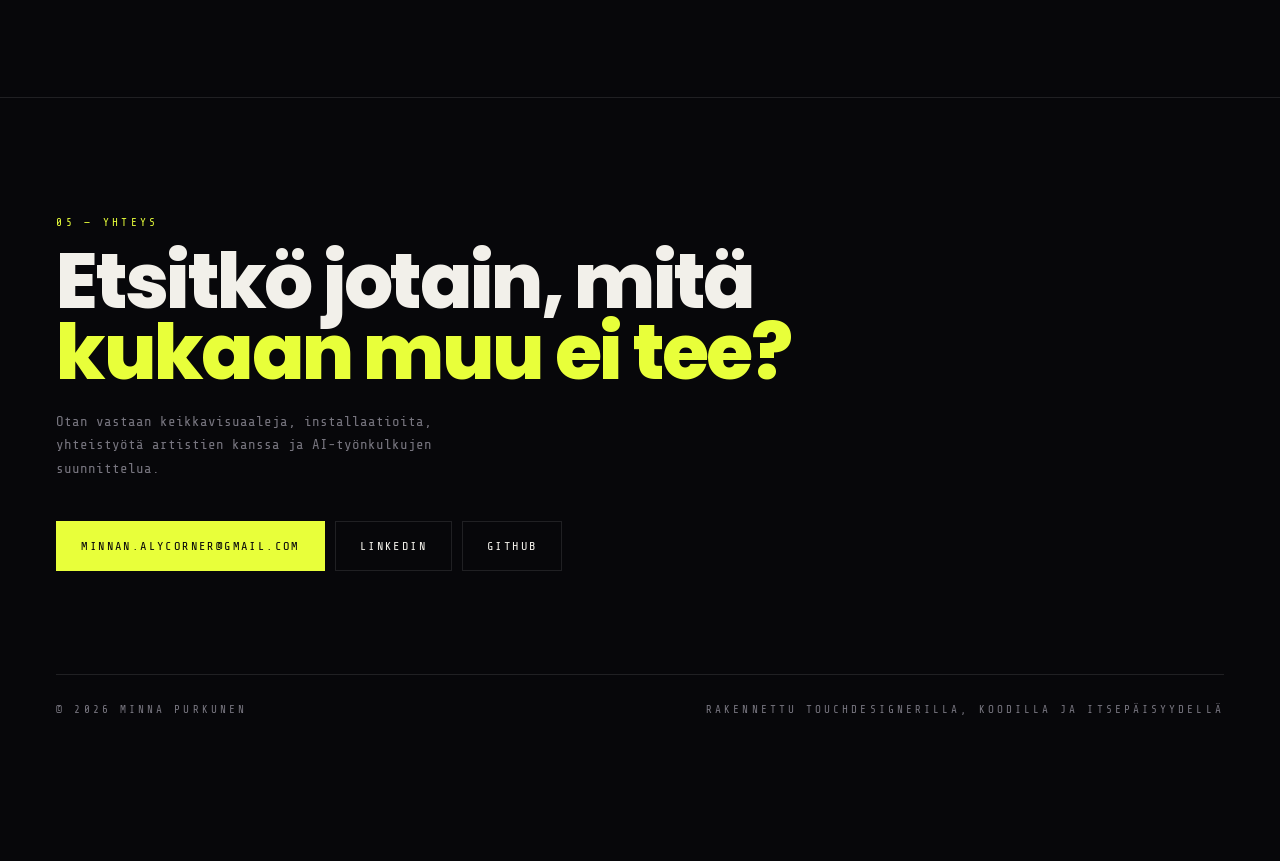
==== commit 73d1cb2b: "Add Ember Puffer project, update intro texts Co-Authored-By: Claude Opus 5.5 <noreply@anthropic.com>" ====
--- a/index.html
+++ b/index.html
@@ -77,8 +77,8 @@
 <span data-en>Real-time <em>systems</em> that respond to body and sound.</span>
 </h1>
 <p class="hero-sub">
-<span data-fi>Rakennan interaktiivisia audiovisuaalisia järjestelmiä TouchDesignerilla: eleohjausta, nestesimulaatioita ja generatiivista kuvaa, joka syntyy livenä esityksen aikana. Taustalla 20 vuotta lääketieteellistä kuvantamista ja terveysteknologian YAMK.</span>
-<span data-en>I build interactive audiovisual systems in TouchDesigner: gesture control, fluid simulation and generative imagery that is composed live, on stage. Behind it, twenty years of medical imaging and a Master's in health technology.</span>
+<span data-fi>Rakennan interaktiivisia audiovisuaalisia järjestelmiä TouchDesignerilla: eleohjausta, nestesimulaatioita ja generatiivista kuvaa, joka syntyy livenä esityksen aikana. Teen myös generatiivisia videoita ja kokeilen tekoälytyönkulkuja, joissa 3D, kuva ja liike kytketään yhteen. Taustalla 20 vuotta lääketieteellistä kuvantamista ja terveysteknologian YAMK.</span>
+<span data-en>I build interactive audiovisual systems in TouchDesigner: gesture control, fluid simulation and generative imagery that is composed live, on stage. I also make generative video and experiment with AI workflows that connect 3D, image and motion. Behind it, twenty years of medical imaging and a Master's in health technology.</span>
 </p>
 <div class="hero-meta">
 <div><span class="mono" data-fi>Erikoisala</span><span class="mono" data-en>Focus</span><b>TouchDesigner · MediaPipe · T3D</b></div>
@@ -100,8 +100,8 @@
 <h2><span data-fi>Valittuja <em>teoksia</em></span><span data-en>Selected <em>work</em></span></h2>
 </div>
 <p class="sec-note">
-<span data-fi>Jokainen projekti on toimiva järjestelmä, ei renderöity video. Ne ajetaan livenä ja reagoivat esiintyjään. Yhteistyöprojektit esitellään ilman artistien nimiä.</span>
-<span data-en>Each project is a working system, not a rendered video. They run live and respond to the performer. Collaborations are shown without naming the artists.</span>
+<span data-fi>Osa projekteista on livenä ajettavia järjestelmiä, jotka reagoivat esiintyjään. Osa on generatiivisia videoita ja uteliaisuudesta syntyneitä kokeiluja, joissa testaan, mihin tekoälytyökalut taipuvat yhdessä. Yhteistyöprojektit esitellään ilman artistien nimiä.</span>
+<span data-en>Some projects are live systems that respond to the performer. Others are generative video work and curiosity-driven experiments testing how far AI tools go when combined. Collaborations are shown without naming the artists.</span>
 </p>
 </div>
 
@@ -192,6 +192,22 @@
 <div class="pmedia">
 <video data-src="media/varisuora.mp4" poster="media/varisuora.jpg" muted loop playsinline preload="none"></video>
 <div class="pmeta"><span>lora</span><span>06</span></div>
+</div>
+</article>
+
+<article class="proj rv">
+<div class="pnum">07</div>
+<div>
+<span class="pkind"><span data-fi>Tuotekuvaputki</span><span data-en>Product pipeline</span></span>
+<h3>Ember Puffer</h3>
+<p><span data-fi>Yksi tekoälyllä suunniteltu takki, josta syntyi verkkokaupan kuvasarja, 360-pyöritys ja 15 sekunnin mainos. Kamera ja leikkaukset rakennettiin karkeaan 3D-malliin Blenderissä, pinta ja valo tekoälyllä. Takkia ei ole olemassa.</span>
+<span data-en>One AI-designed jacket turned into an e-commerce image set, a 360° turntable and a 15-second ad. Camera and cuts were built on a rough 3D model in Blender, surface and light with AI. The jacket does not exist.</span></p>
+<a class="plink" href="https://claude.ai/artifact/SVhw5pHE7W1mXaHKbPAxfK" target="_blank" rel="noopener"><span data-fi>Katso tuotesivu →</span><span data-en>View the product page →</span></a>
+<div class="tags"><span class="tag">Qwen Image Edit</span><span class="tag">Blender + Claude</span><span class="tag">MiniMax H3</span><span class="tag">3D-guided Video</span></div>
+</div>
+<div class="pmedia">
+<video data-src="media/ember-puffer.mp4" poster="media/ember-puffer.jpg" muted loop playsinline preload="none"></video>
+<div class="pmeta"><span>3d-guided</span><span>07</span></div>
 </div>
 </article>
 </div></section>
--- a/site.css
+++ b/site.css
@@ -96,6 +96,7 @@
 .pkind{font-size:10px;letter-spacing:.28em;text-transform:uppercase;color:var(--acc)}
 .proj h3{font-size:clamp(1.5rem,2.8vw,2.4rem);margin:12px 0 14px}
 .proj p{color:var(--dim);max-width:46ch;font-size:14px}
+.plink{display:inline-block;margin-top:16px;font-size:11px;letter-spacing:.18em;text-transform:uppercase;color:var(--acc);text-decoration:none;border-bottom:1px solid currentColor;padding-bottom:2px}
 .tags{display:flex;flex-wrap:wrap;gap:6px;margin-top:20px}
 .tag{font-size:10px;letter-spacing:.2em;text-transform:uppercase;border:1px solid var(--line);padding:6px 10px;color:var(--dim)}
 .proj:hover .tag:last-child{border-color:var(--acc);color:var(--acc)}
@@ -228,3 +229,6 @@
   .hud-h{min-height:44px}
   #hud-t{padding:12px 4px 12px 12px;font-size:16px}
 }
+
+.hud{transition:opacity .4s cubic-bezier(.2,.7,.2,1),transform .4s cubic-bezier(.2,.7,.2,1)}
+body.past-hero .hud{opacity:0;pointer-events:none;transform:translateY(10px)}
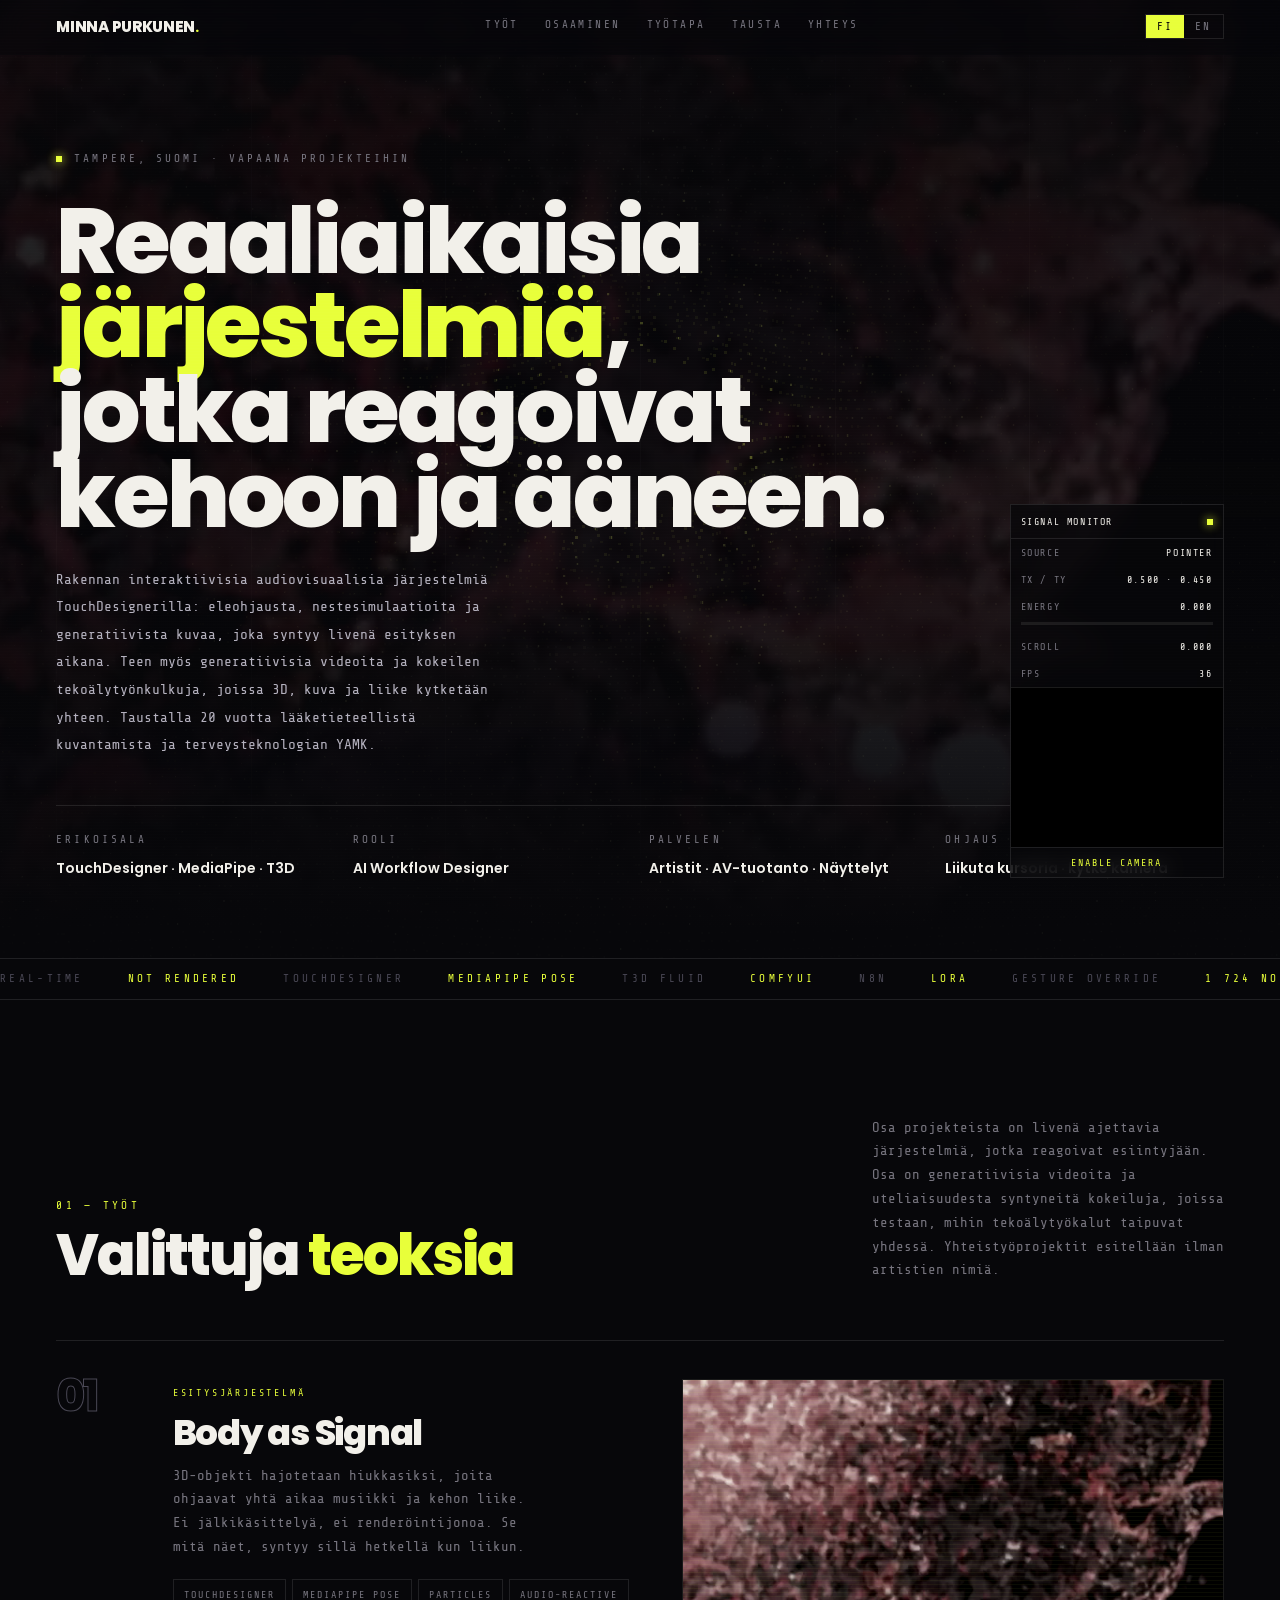
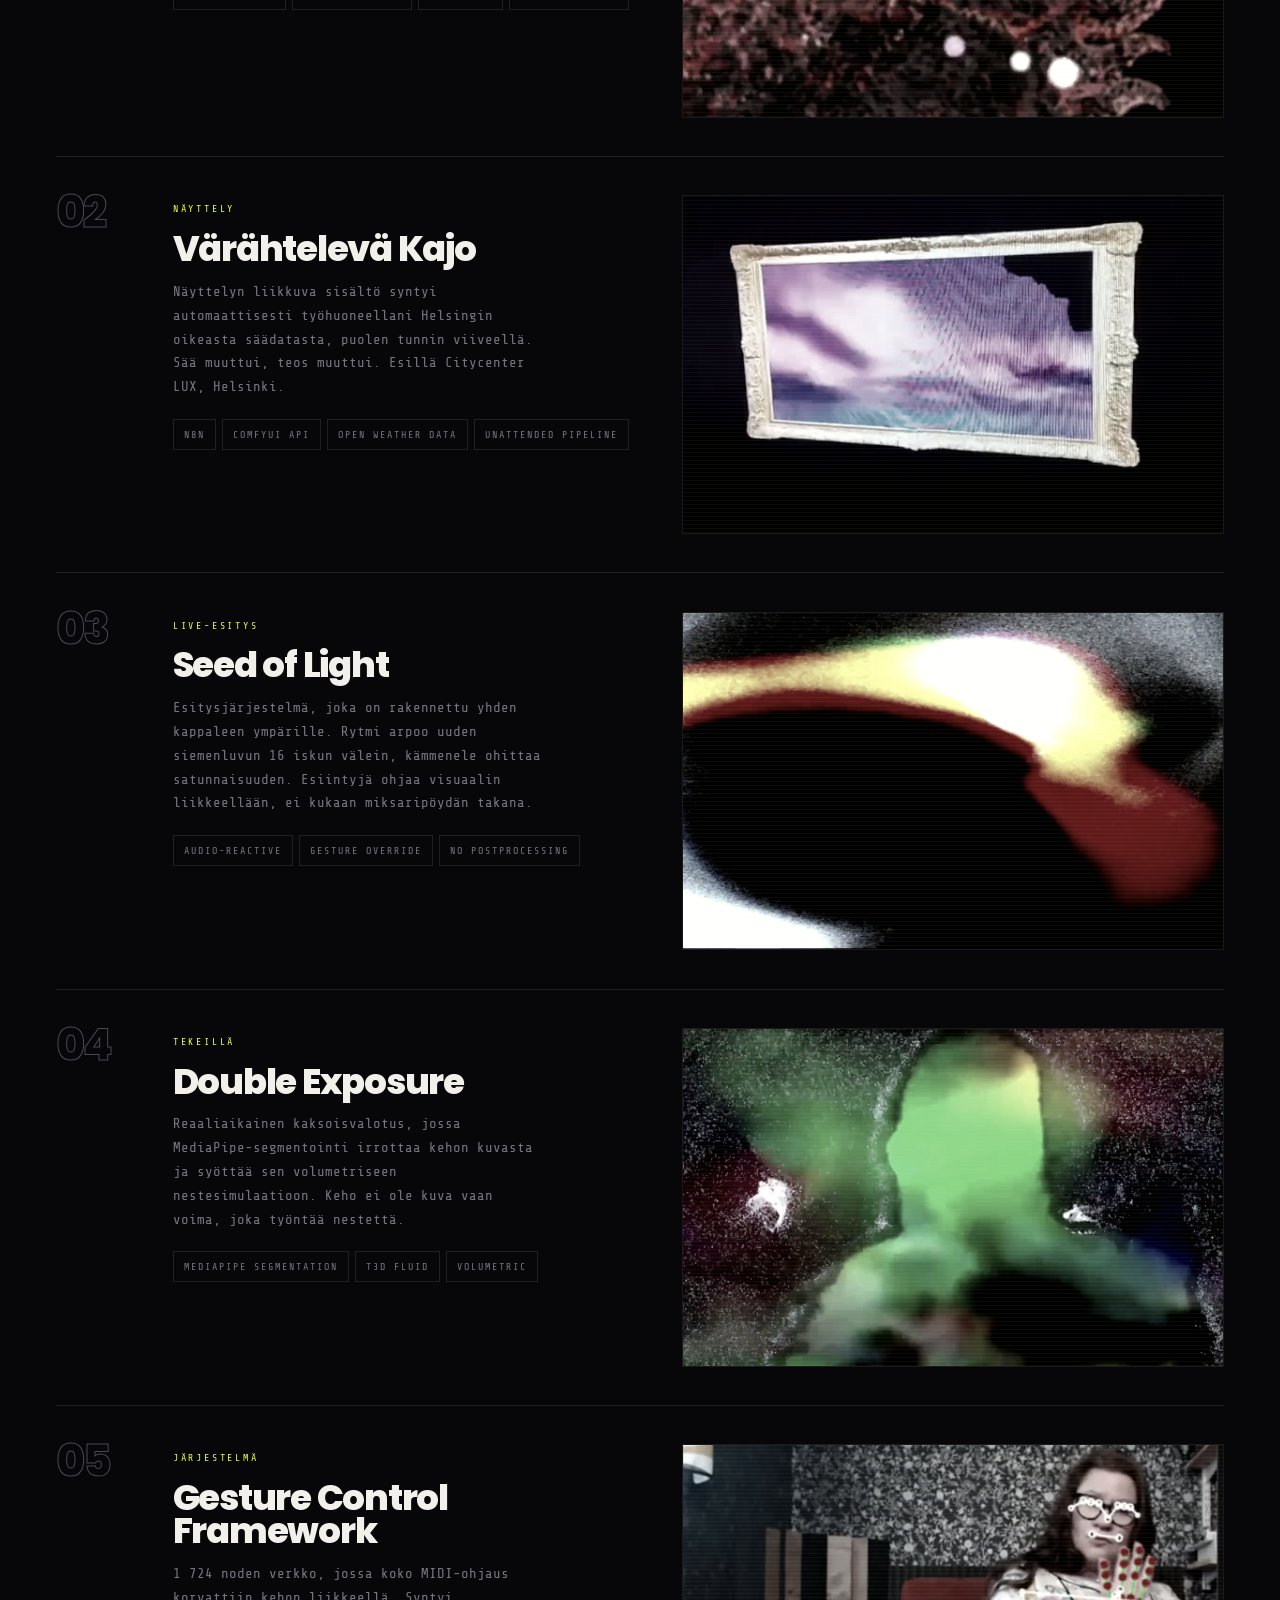
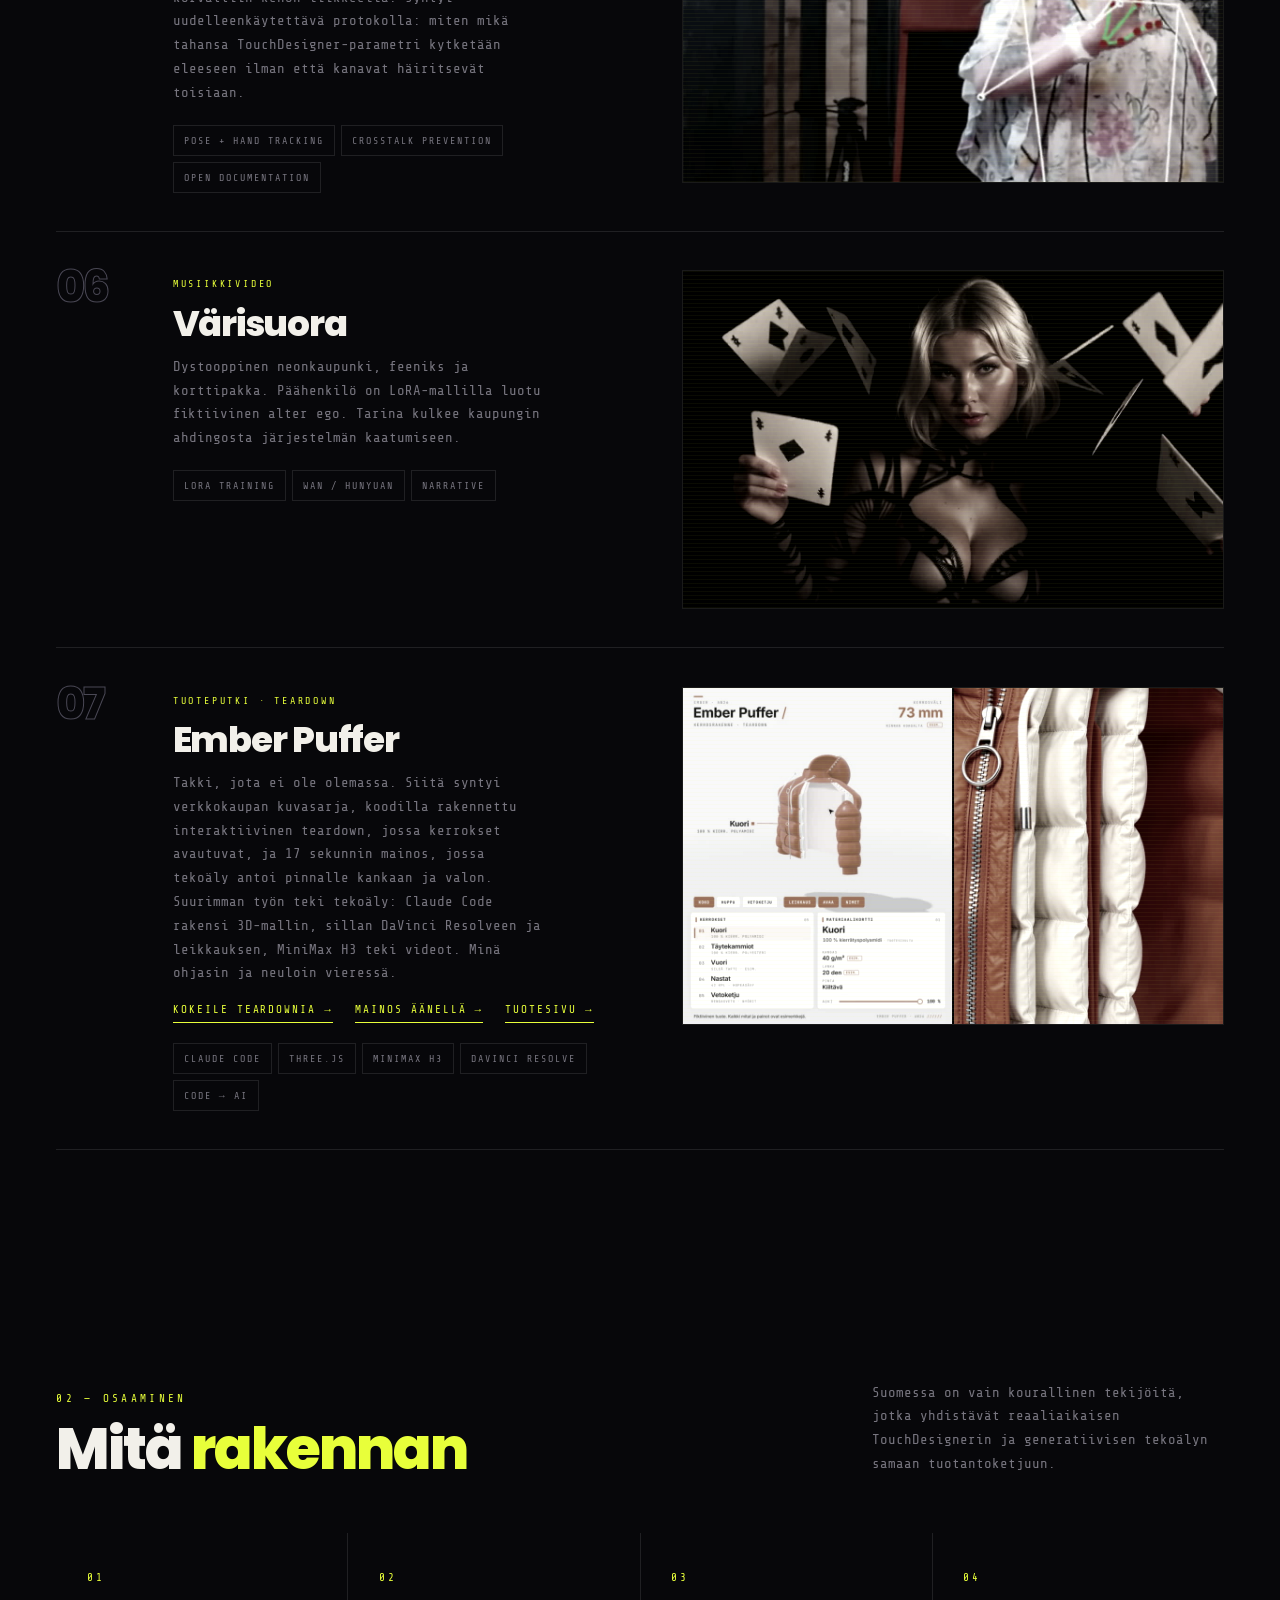
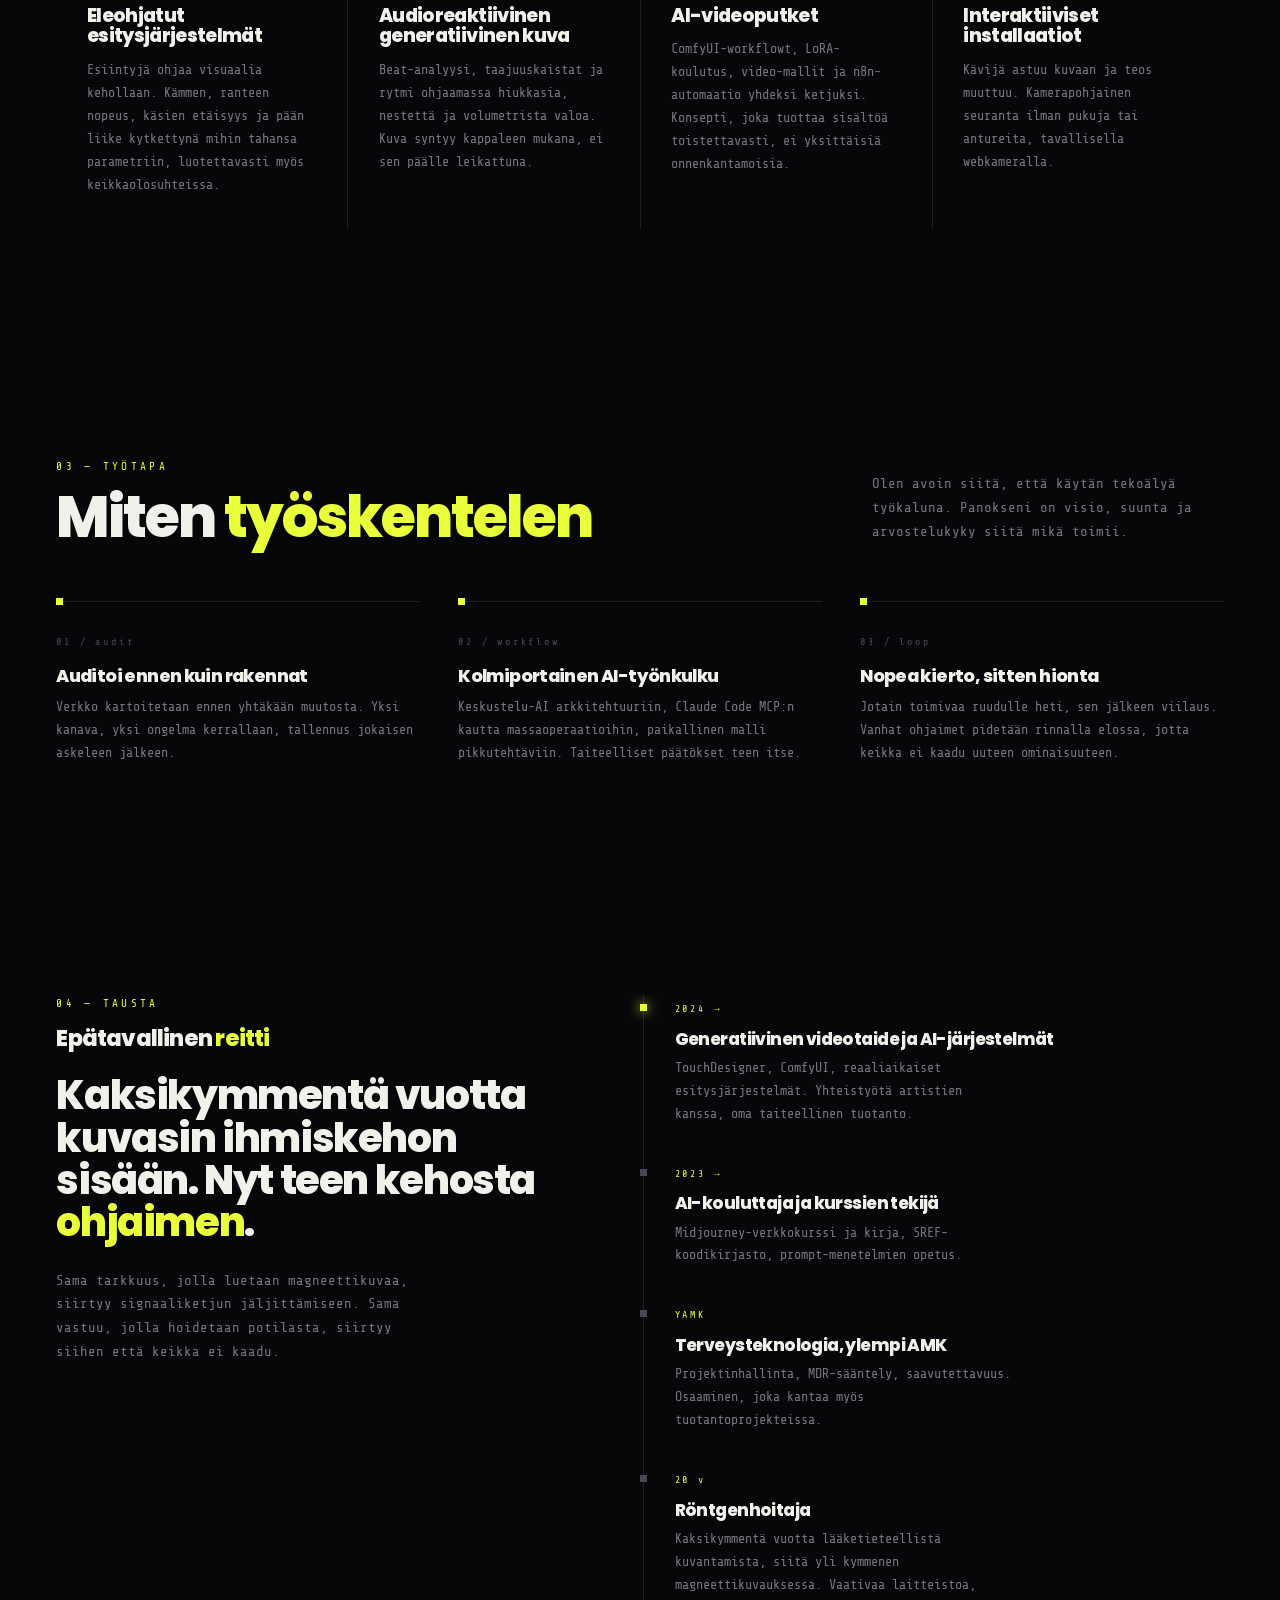
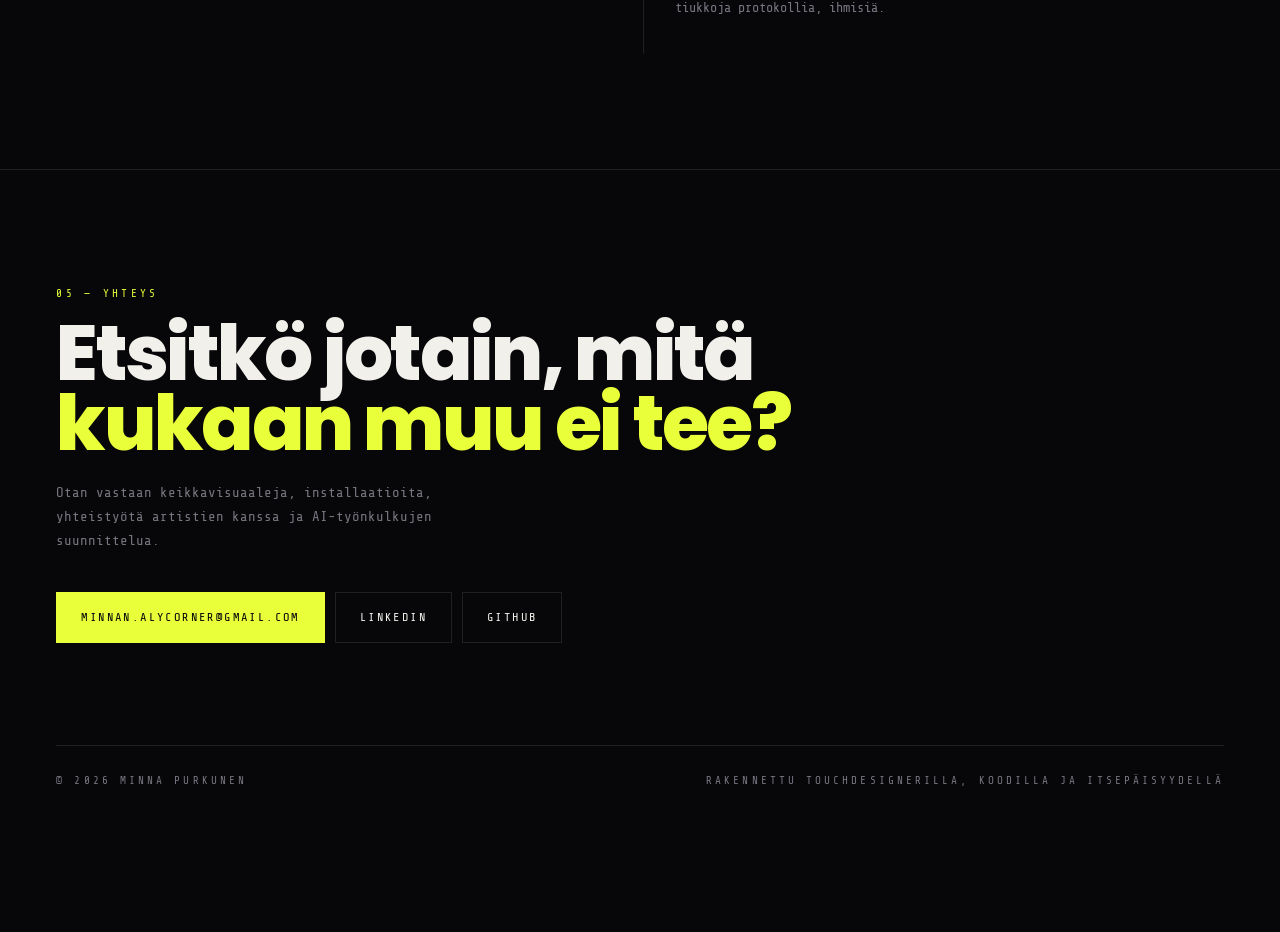
==== commit ba657235: "Ember Puffer: teardown, AI ad and code-vs-AI loop Co-Authored-By: Claude Opus 5.5 <noreply@anthropic" ====
--- a/index.html
+++ b/index.html
@@ -198,16 +198,20 @@
 <article class="proj rv">
 <div class="pnum">07</div>
 <div>
-<span class="pkind"><span data-fi>Tuotekuvaputki</span><span data-en>Product pipeline</span></span>
+<span class="pkind"><span data-fi>Tuoteputki · Teardown</span><span data-en>Product pipeline · Teardown</span></span>
 <h3>Ember Puffer</h3>
-<p><span data-fi>Yksi tekoälyllä suunniteltu takki, josta syntyi verkkokaupan kuvasarja, 360-pyöritys ja 15 sekunnin mainos. Kamera ja leikkaukset rakennettiin karkeaan 3D-malliin Blenderissä, pinta ja valo tekoälyllä. Takkia ei ole olemassa.</span>
-<span data-en>One AI-designed jacket turned into an e-commerce image set, a 360° turntable and a 15-second ad. Camera and cuts were built on a rough 3D model in Blender, surface and light with AI. The jacket does not exist.</span></p>
-<a class="plink" href="https://claude.ai/artifact/SVhw5pHE7W1mXaHKbPAxfK" target="_blank" rel="noopener"><span data-fi>Katso tuotesivu →</span><span data-en>View the product page →</span></a>
-<div class="tags"><span class="tag">Qwen Image Edit</span><span class="tag">Blender + Claude</span><span class="tag">MiniMax H3</span><span class="tag">3D-guided Video</span></div>
+<p><span data-fi>Takki, jota ei ole olemassa. Siitä syntyi verkkokaupan kuvasarja, koodilla rakennettu interaktiivinen teardown, jossa kerrokset avautuvat, ja 17 sekunnin mainos, jossa tekoäly antoi pinnalle kankaan ja valon. Suurimman työn teki tekoäly: Claude Code rakensi 3D-mallin, sillan DaVinci Resolveen ja leikkauksen, MiniMax H3 teki videot. Minä ohjasin ja neuloin vieressä.</span>
+<span data-en>A jacket that does not exist. It became an e-commerce image set, an interactive teardown built in code where the layers open, and a 17-second ad where AI gave the surface its fabric and light. AI did most of the work: Claude Code built the 3D model, the bridge into DaVinci Resolve and the edit, MiniMax H3 made the video. I directed, and knitted alongside.</span></p>
+<div class="plinks">
+<a class="plink" href="ember-teardown.html" target="_blank" rel="noopener"><span data-fi>Kokeile teardownia →</span><span data-en>Try the teardown →</span></a>
+<a class="plink" href="media/ember-ad.mp4" target="_blank" rel="noopener"><span data-fi>Mainos äänellä →</span><span data-en>Ad with sound →</span></a>
+<a class="plink" href="https://claude.ai/artifact/SVhw5pHE7W1mXaHKbPAxfK" target="_blank" rel="noopener"><span data-fi>Tuotesivu →</span><span data-en>Product page →</span></a>
+</div>
+<div class="tags"><span class="tag">Claude Code</span><span class="tag">three.js</span><span class="tag">MiniMax H3</span><span class="tag">DaVinci Resolve</span><span class="tag">Code → AI</span></div>
 </div>
 <div class="pmedia">
 <video data-src="media/ember-puffer.mp4" poster="media/ember-puffer.jpg" muted loop playsinline preload="none"></video>
-<div class="pmeta"><span>3d-guided</span><span>07</span></div>
+<div class="pmeta"><span>code / ai</span><span>07</span></div>
 </div>
 </article>
 </div></section>
--- a/site.css
+++ b/site.css
@@ -96,6 +96,7 @@
 .pkind{font-size:10px;letter-spacing:.28em;text-transform:uppercase;color:var(--acc)}
 .proj h3{font-size:clamp(1.5rem,2.8vw,2.4rem);margin:12px 0 14px}
 .proj p{color:var(--dim);max-width:46ch;font-size:14px}
+.plinks{display:flex;flex-wrap:wrap;gap:6px 22px}
 .plink{display:inline-block;margin-top:16px;font-size:11px;letter-spacing:.18em;text-transform:uppercase;color:var(--acc);text-decoration:none;border-bottom:1px solid currentColor;padding-bottom:2px}
 .tags{display:flex;flex-wrap:wrap;gap:6px;margin-top:20px}
 .tag{font-size:10px;letter-spacing:.2em;text-transform:uppercase;border:1px solid var(--line);padding:6px 10px;color:var(--dim)}
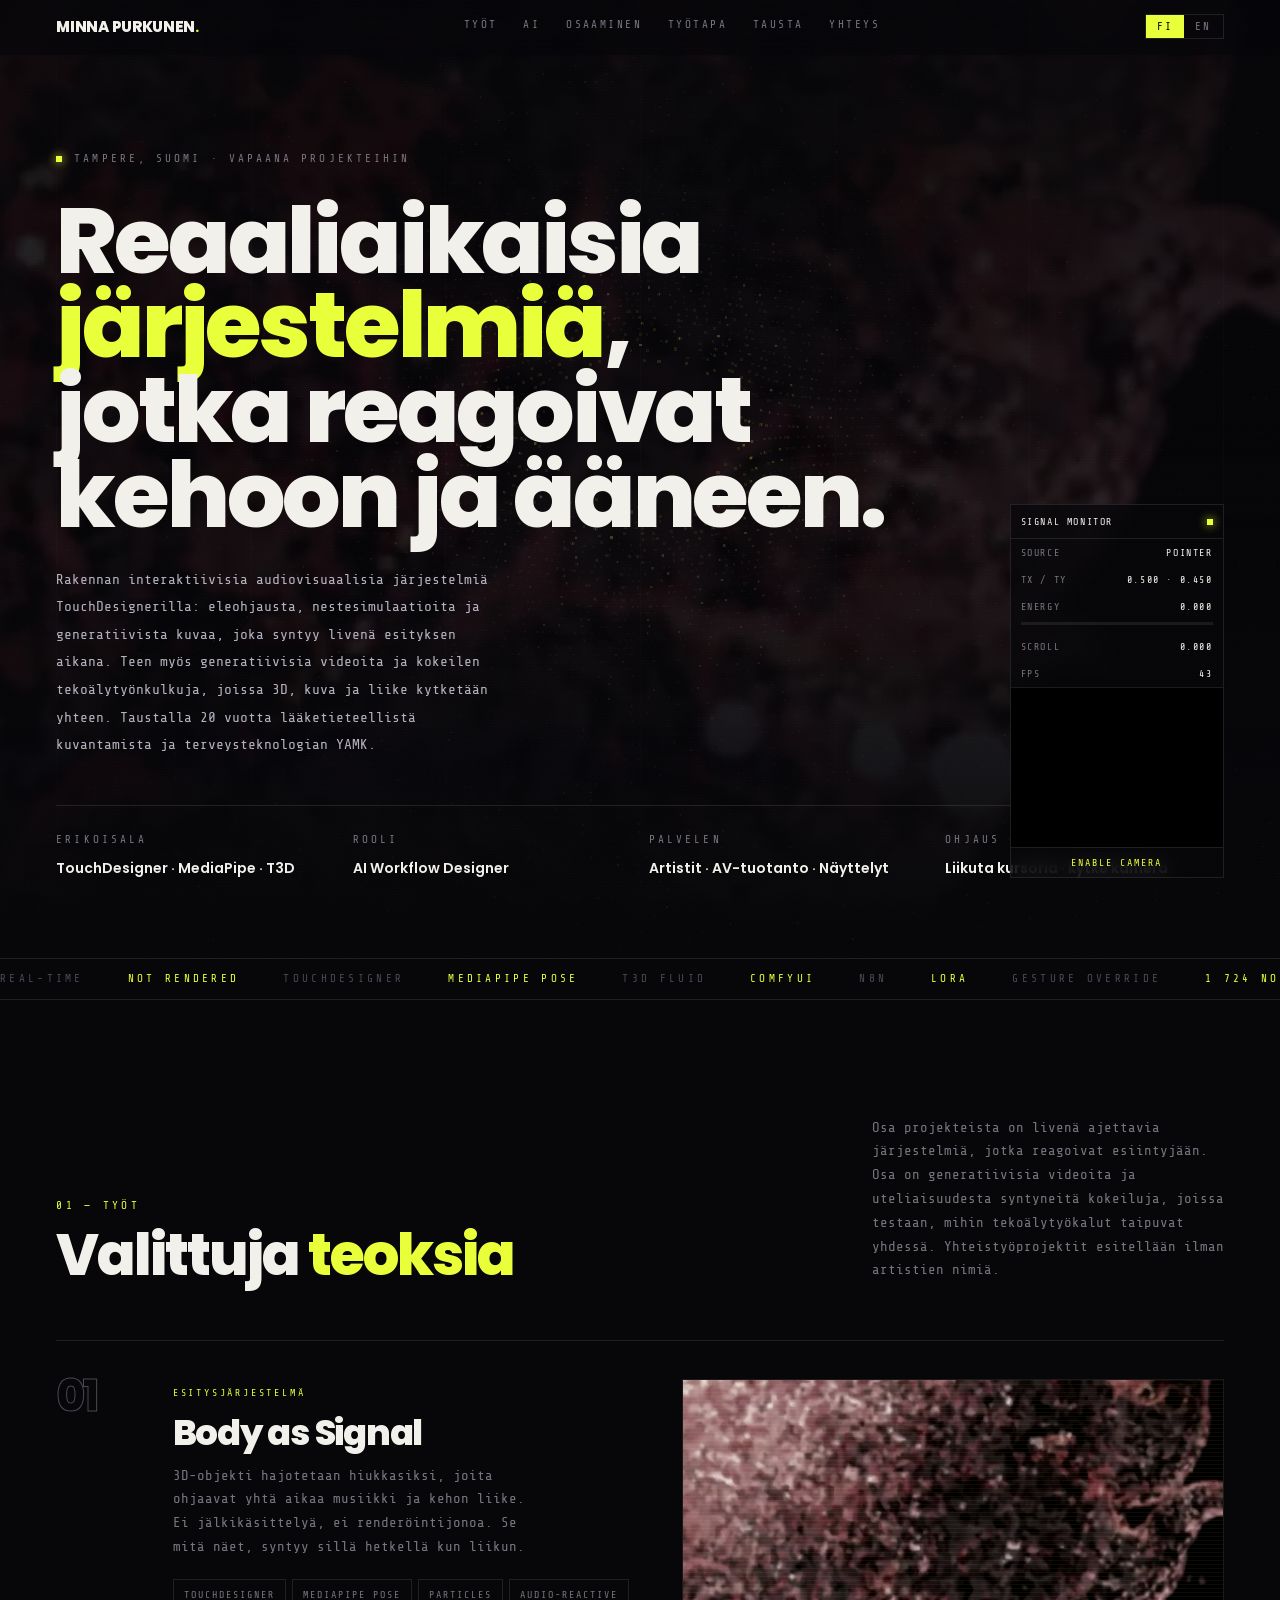
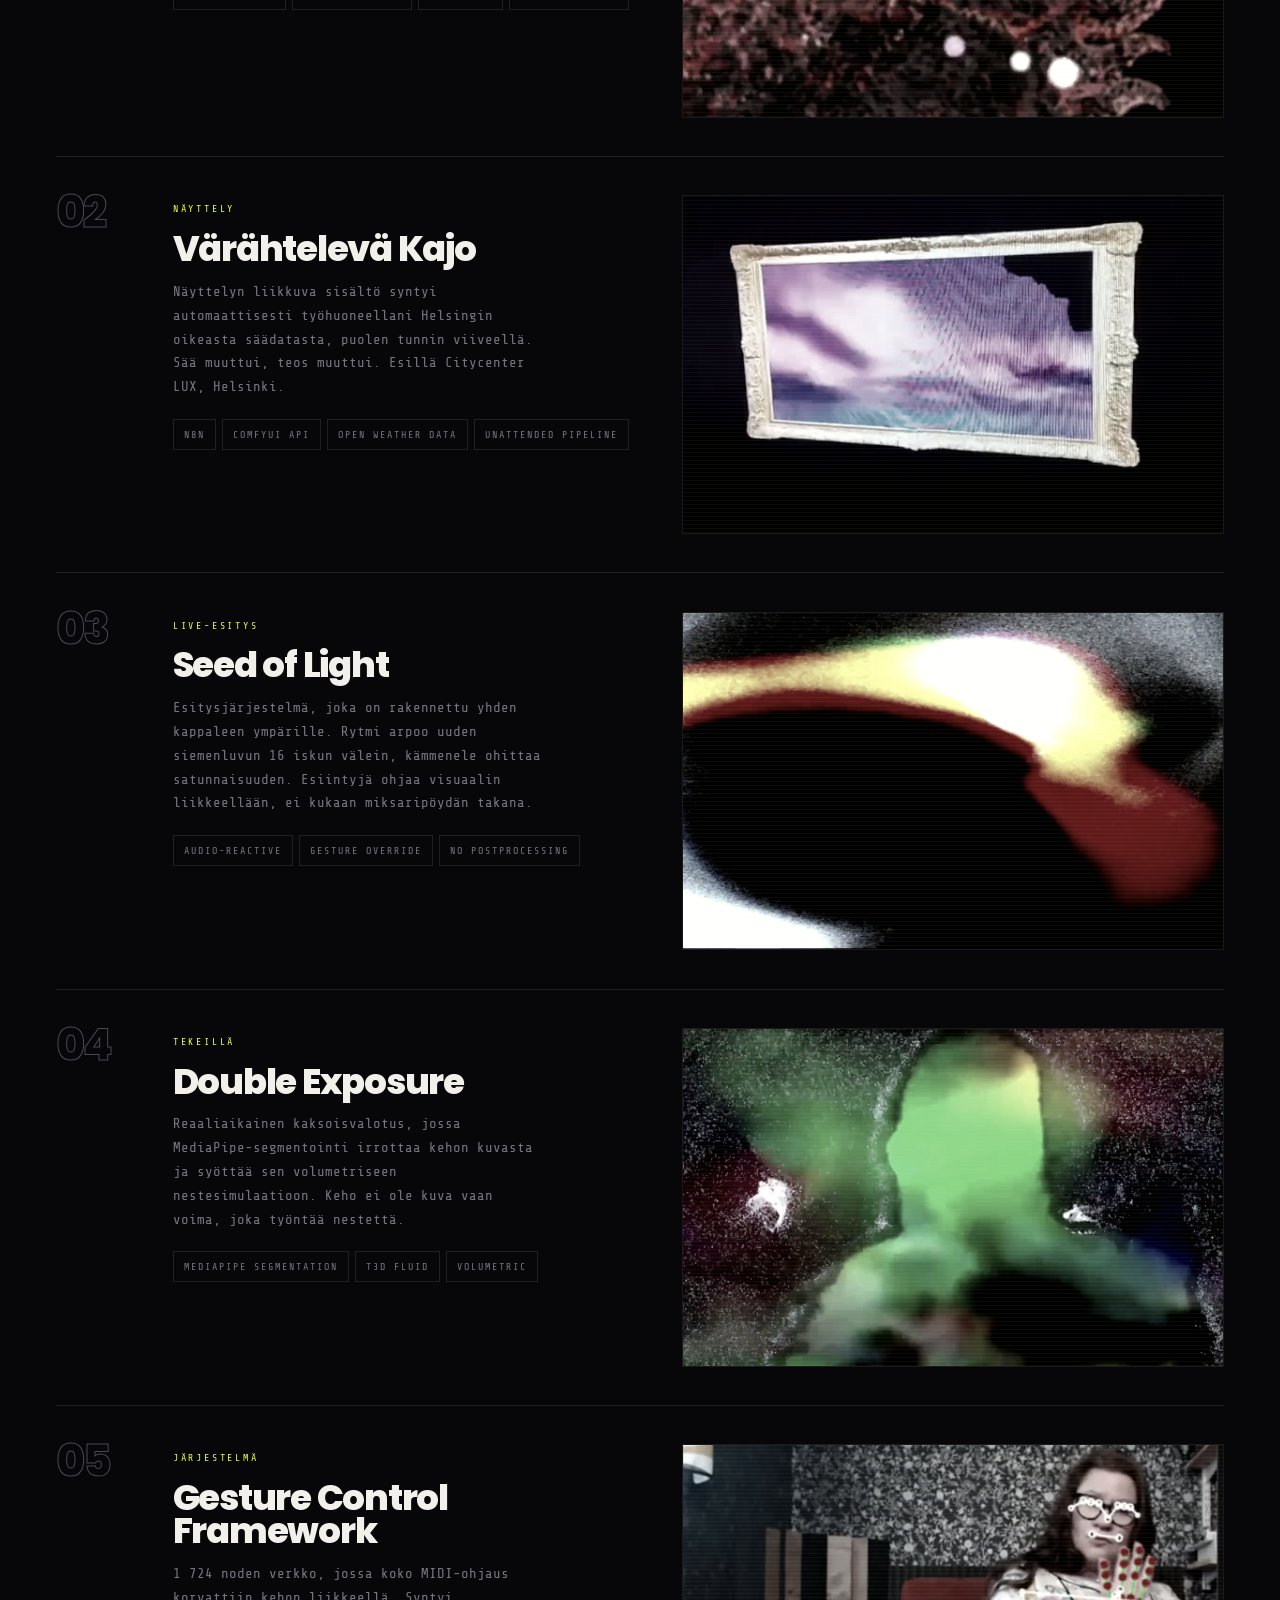
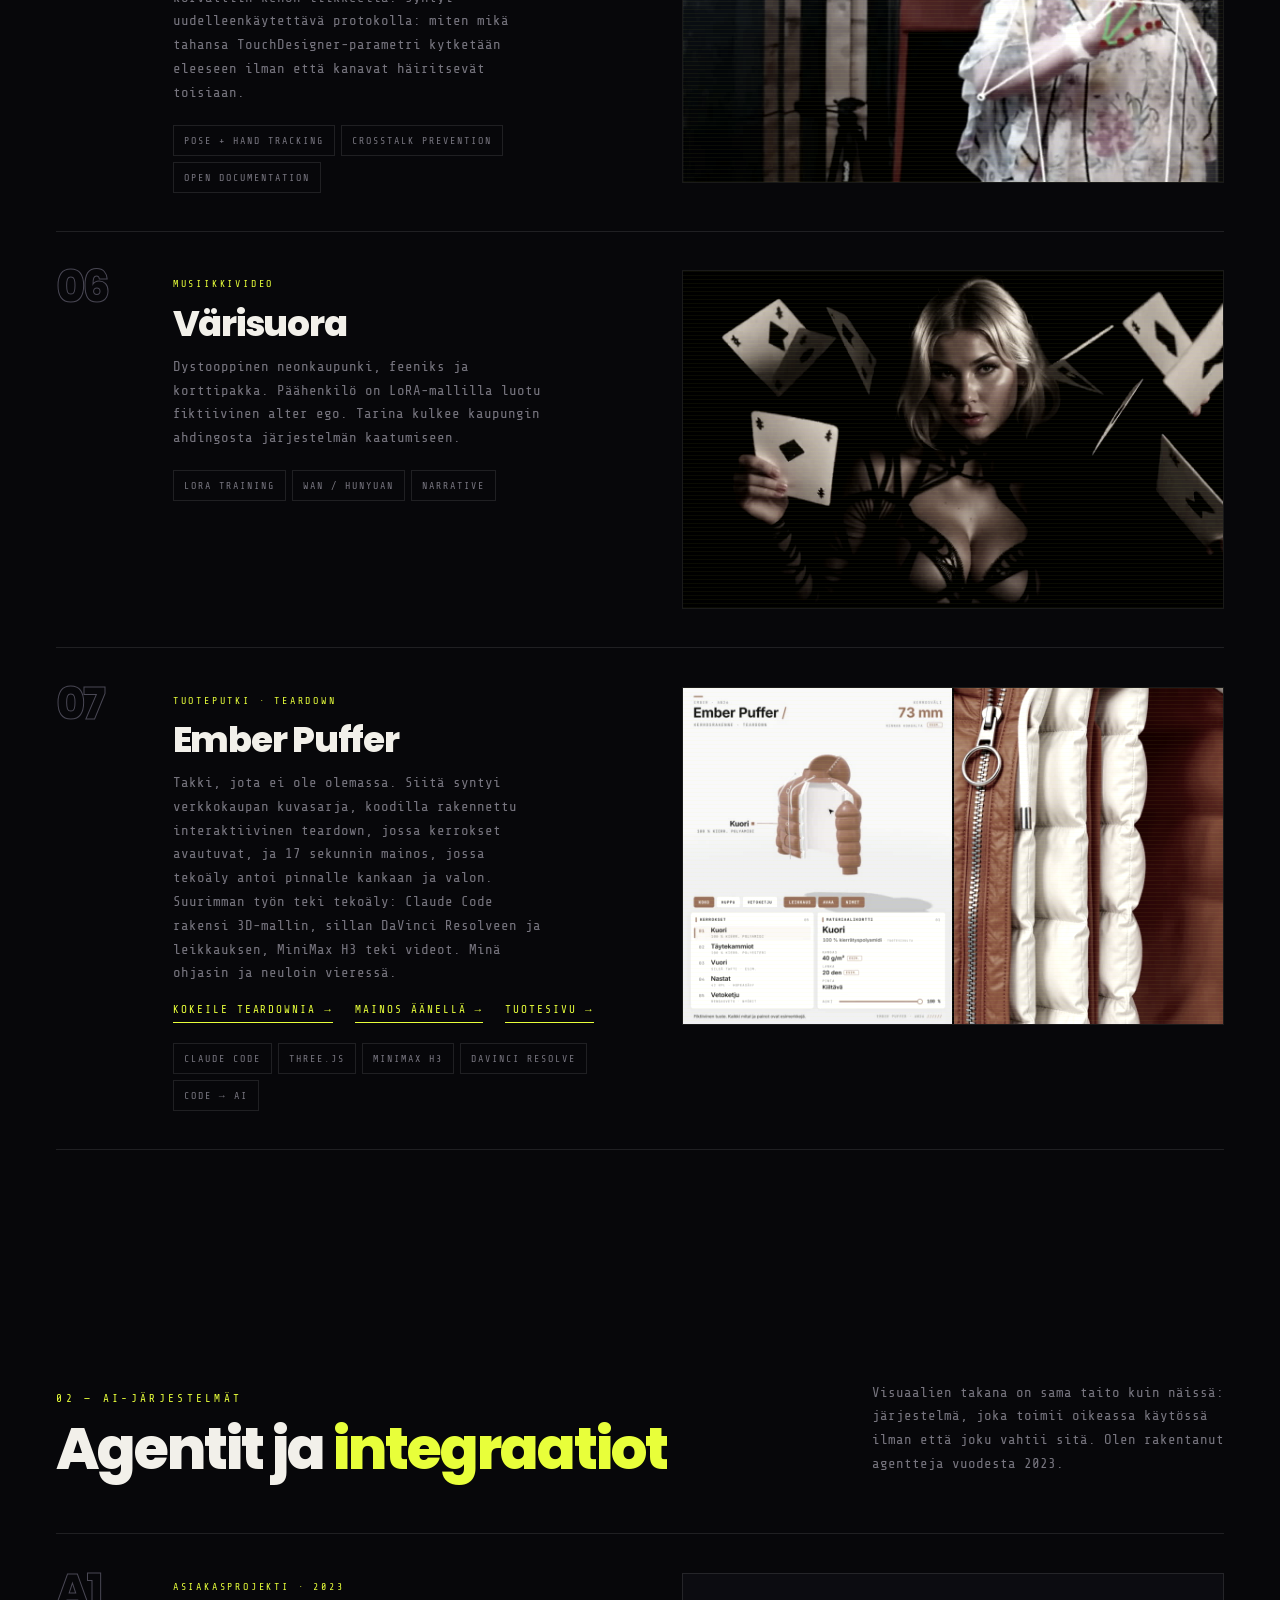
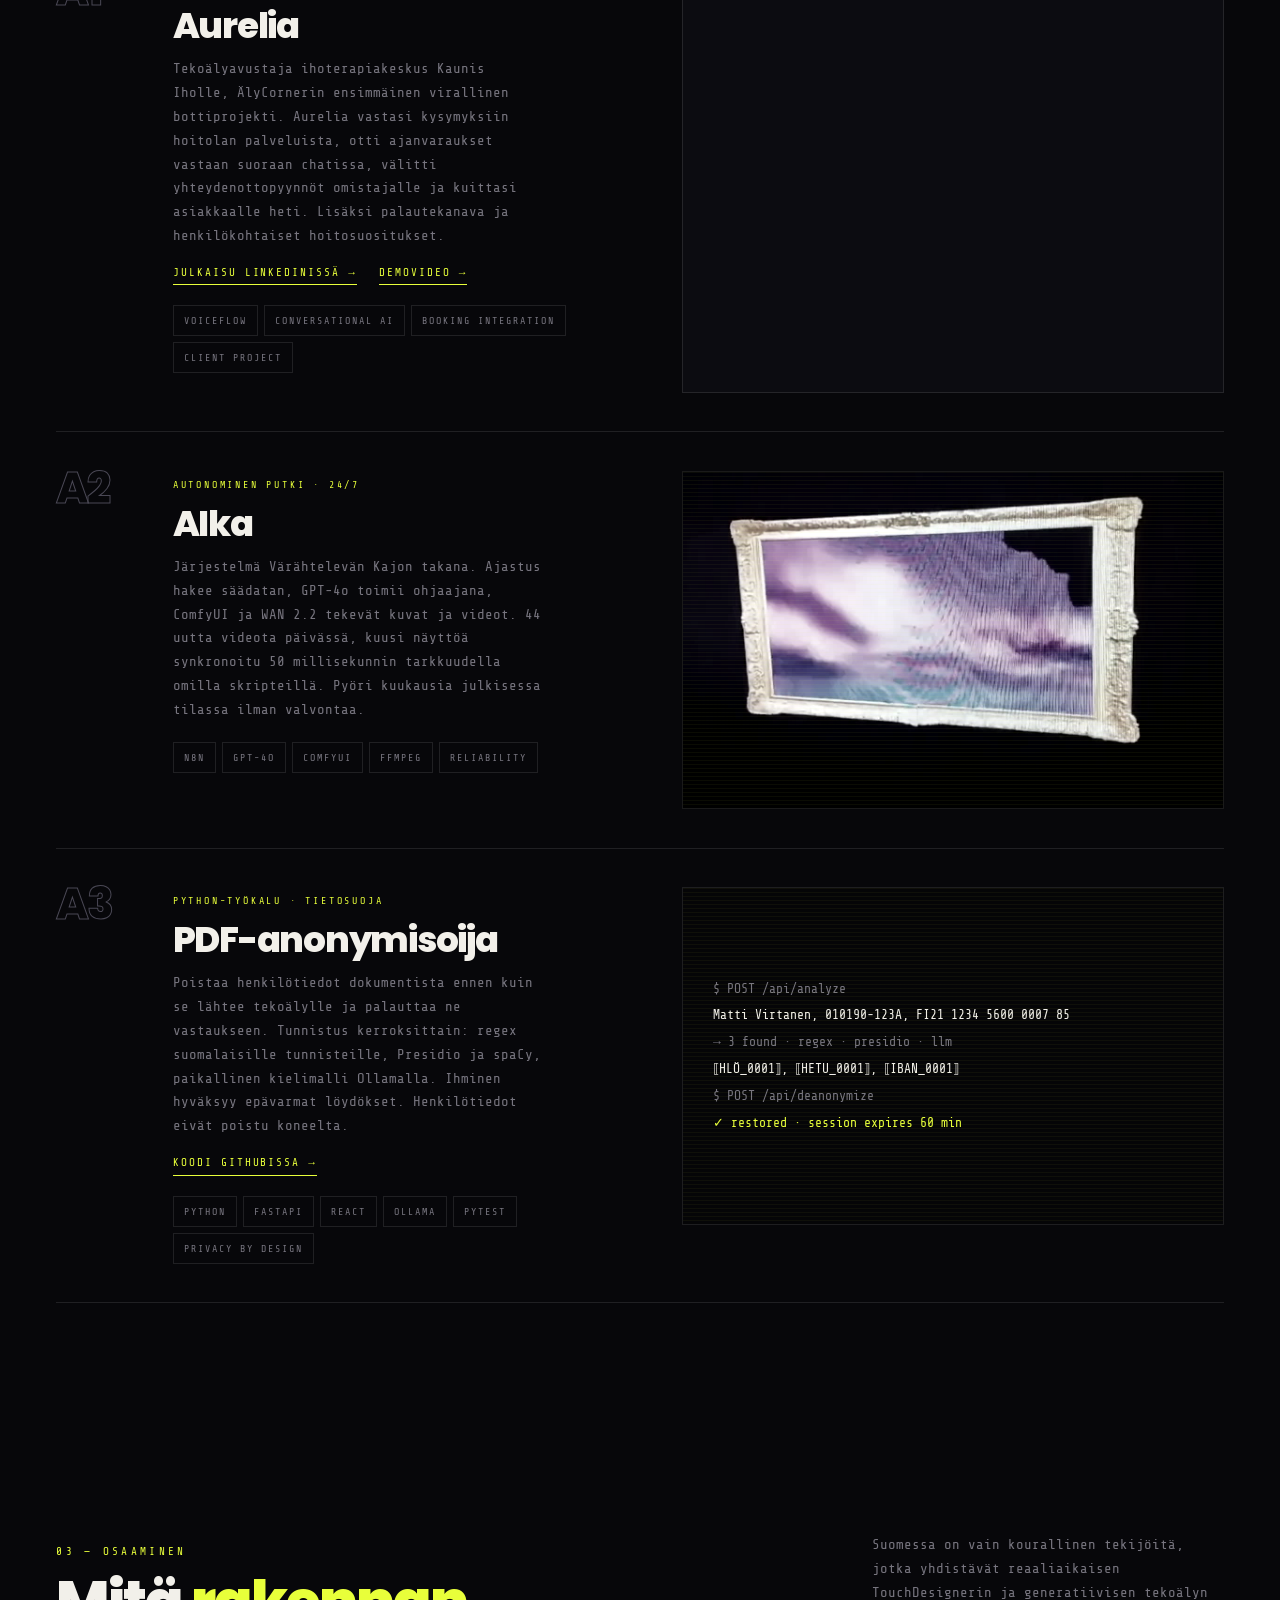
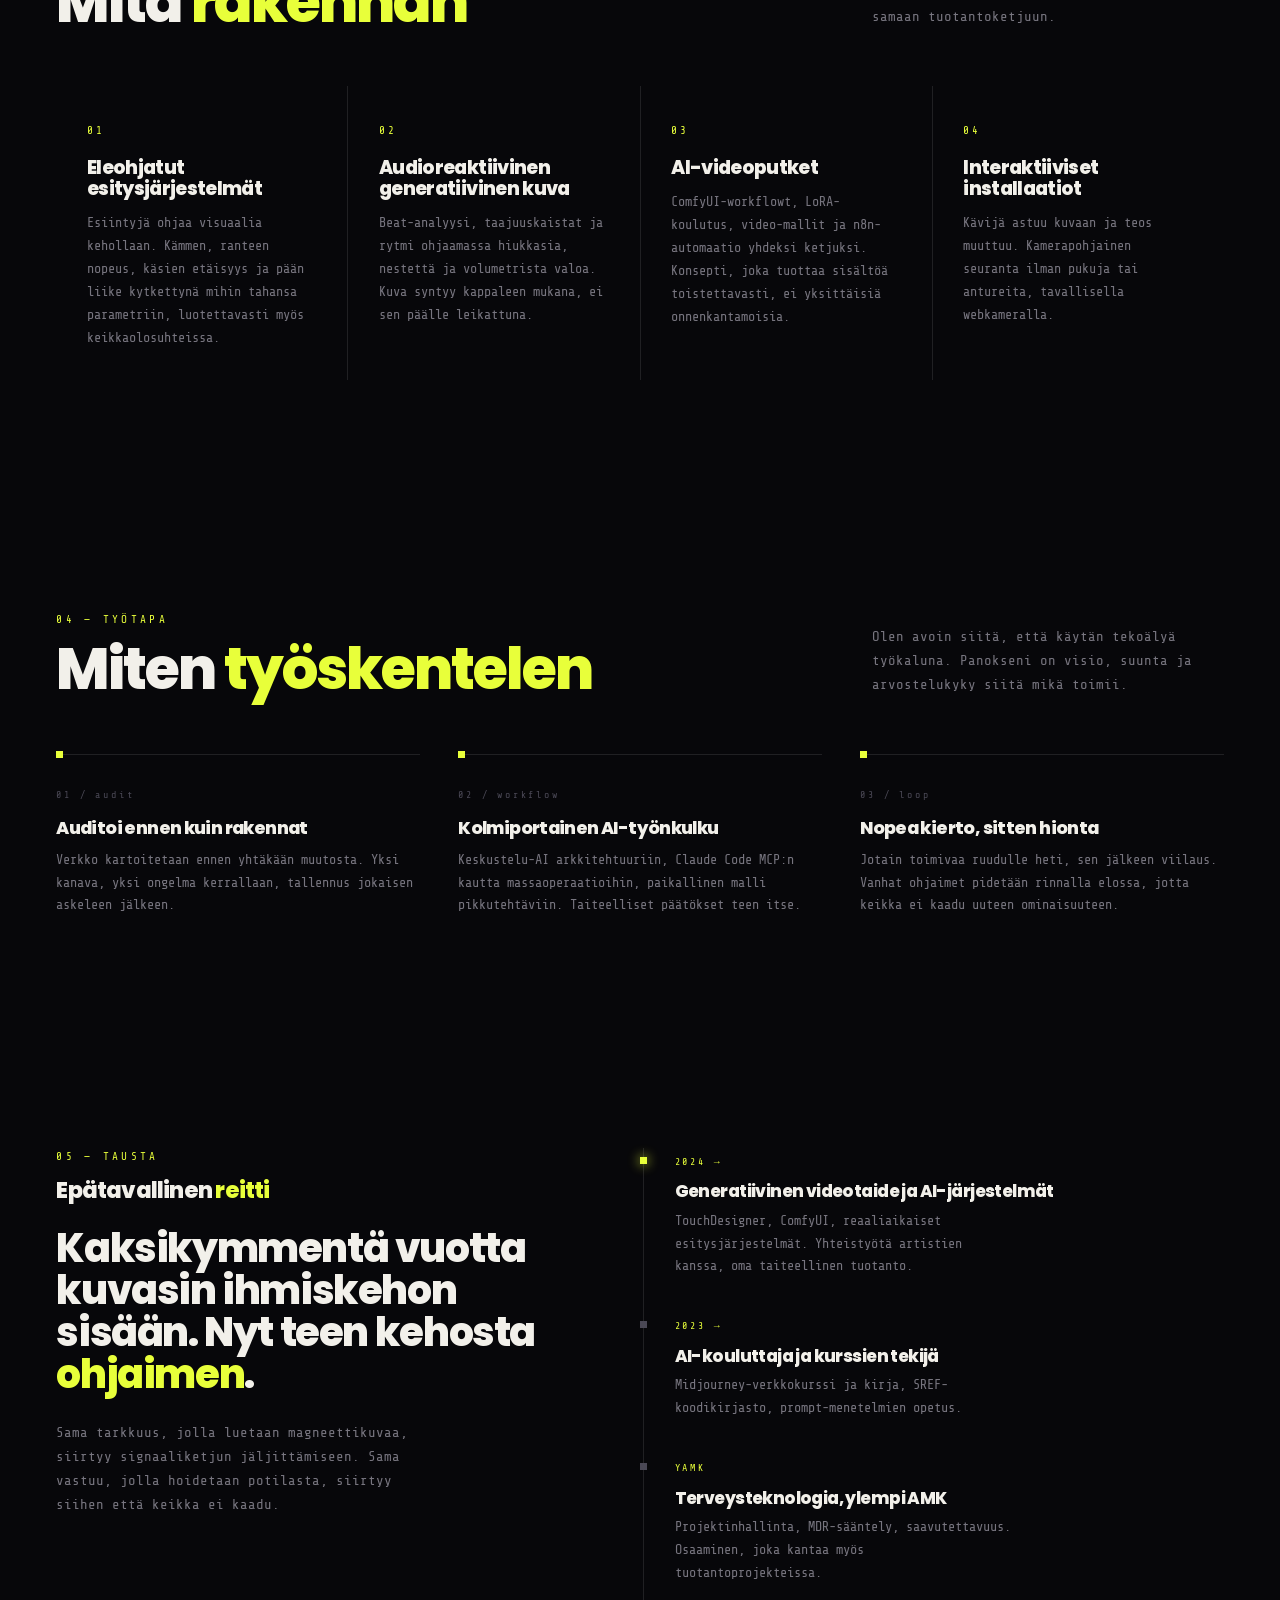
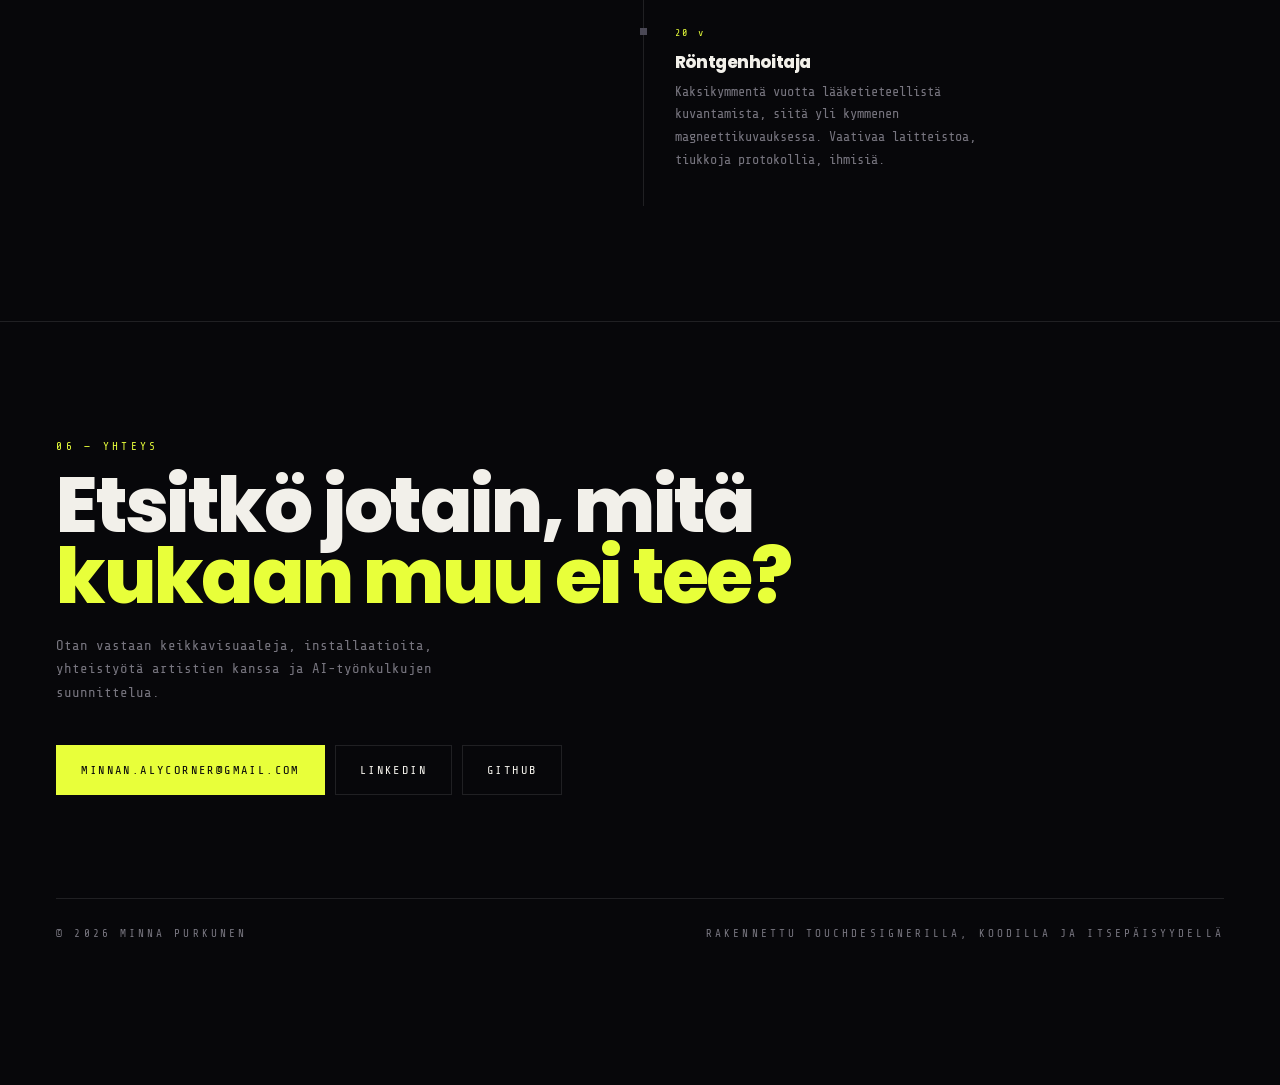
==== commit c618361b: "Add AI Systems section: Aurelia, AIka, PDF anonymiser Co-Authored-By: Claude Opus 5.5 <noreply@anthr" ====
--- a/index.html
+++ b/index.html
@@ -25,6 +25,7 @@
 <a href="#" class="logo">Minna Purkunen<b>.</b></a>
 <div class="nav-links">
 <a href="#work"><span data-fi>Työt</span><span data-en>Work</span></a>
+<a href="#ai"><span data-fi>AI</span><span data-en>AI</span></a>
 <a href="#systems"><span data-fi>Osaaminen</span><span data-en>Systems</span></a>
 <a href="#method"><span data-fi>Työtapa</span><span data-en>Method</span></a>
 <a href="#about"><span data-fi>Tausta</span><span data-en>Background</span></a>
@@ -38,10 +39,11 @@
 
 <div id="menu" class="menu" hidden>
 <a href="#work"><span class="mn">01</span><span data-fi>Työt</span><span data-en>Work</span></a>
-<a href="#systems"><span class="mn">02</span><span data-fi>Osaaminen</span><span data-en>Systems</span></a>
-<a href="#method"><span class="mn">03</span><span data-fi>Työtapa</span><span data-en>Method</span></a>
-<a href="#about"><span class="mn">04</span><span data-fi>Tausta</span><span data-en>Background</span></a>
-<a href="#contact"><span class="mn">05</span><span data-fi>Yhteys</span><span data-en>Contact</span></a>
+<a href="#ai"><span class="mn">02</span><span data-fi>AI-järjestelmät</span><span data-en>AI Systems</span></a>
+<a href="#systems"><span class="mn">03</span><span data-fi>Osaaminen</span><span data-en>Systems</span></a>
+<a href="#method"><span class="mn">04</span><span data-fi>Työtapa</span><span data-en>Method</span></a>
+<a href="#about"><span class="mn">05</span><span data-fi>Tausta</span><span data-en>Background</span></a>
+<a href="#contact"><span class="mn">06</span><span data-fi>Yhteys</span><span data-en>Contact</span></a>
 <div class="menu-c">
 <span class="mono" data-fi>Suora yhteys</span><span class="mono" data-en>Direct contact</span>
 <a class="btn pri" href="mailto:minnan.alycorner@gmail.com">minnan.alycorner@gmail.com</a>
@@ -216,10 +218,82 @@
 </article>
 </div></section>
 
+<section id="ai"><div class="wrap">
+<div class="sec-head rv">
+<div>
+<span class="sec-tag" data-fi>02 — AI-järjestelmät</span><span class="sec-tag" data-en>02 — AI Systems</span>
+<h2><span data-fi>Agentit ja <em>integraatiot</em></span><span data-en>Agents and <em>integrations</em></span></h2>
+</div>
+<p class="sec-note">
+<span data-fi>Visuaalien takana on sama taito kuin näissä: järjestelmä, joka toimii oikeassa käytössä ilman että joku vahtii sitä. Olen rakentanut agentteja vuodesta 2023.</span>
+<span data-en>Behind the visuals is the same skill as here: a system that works in real use without someone watching over it. I have been building agents since 2023.</span>
+</p>
+</div>
+
+<article class="proj rv">
+<div class="pnum">A1</div>
+<div>
+<span class="pkind"><span data-fi>Asiakasprojekti · 2023</span><span data-en>Client project · 2023</span></span>
+<h3>Aurelia</h3>
+<p><span data-fi>Tekoälyavustaja ihoterapiakeskus Kaunis Iholle, ÄlyCornerin ensimmäinen virallinen bottiprojekti. Aurelia vastasi kysymyksiin hoitolan palveluista, otti ajanvaraukset vastaan suoraan chatissa, välitti yhteydenottopyynnöt omistajalle ja kuittasi asiakkaalle heti. Lisäksi palautekanava ja henkilökohtaiset hoitosuositukset.</span>
+<span data-en>An AI assistant for the Kaunis Iho skin clinic and ÄlyCorner's first official bot project. Aurelia answered questions about the clinic's services, took bookings right inside the chat, forwarded contact requests to the owner and confirmed them to the customer instantly. Plus a feedback channel and personal treatment recommendations.</span></p>
+<div class="plinks">
+<a class="plink" href="https://www.linkedin.com/feed/update/urn:li:ugcPost:7143270824379154432/" target="_blank" rel="noopener"><span data-fi>Julkaisu LinkedInissä →</span><span data-en>Launch post on LinkedIn →</span></a>
+<a class="plink" href="https://youtu.be/lb_4jzj28Lk" target="_blank" rel="noopener"><span data-fi>Demovideo →</span><span data-en>Demo video →</span></a>
+</div>
+<div class="tags"><span class="tag">Voiceflow</span><span class="tag">Conversational AI</span><span class="tag">Booking Integration</span><span class="tag">Client Project</span></div>
+</div>
+<div class="pmedia embed">
+<iframe src="https://www.linkedin.com/embed/feed/update/urn:li:ugcPost:7143270824379154432?compact=1" title="Aurelia launch post" loading="lazy" allowfullscreen></iframe>
+<div class="pmeta"><span>since 2023</span><span>A1</span></div>
+</div>
+</article>
+
+<article class="proj rv">
+<div class="pnum">A2</div>
+<div>
+<span class="pkind"><span data-fi>Autonominen putki · 24/7</span><span data-en>Autonomous pipeline · 24/7</span></span>
+<h3>AIka</h3>
+<p><span data-fi>Järjestelmä Värähtelevän Kajon takana. Ajastus hakee säädatan, GPT-4o toimii ohjaajana, ComfyUI ja WAN 2.2 tekevät kuvat ja videot. 44 uutta videota päivässä, kuusi näyttöä synkronoitu 50 millisekunnin tarkkuudella omilla skripteillä. Pyöri kuukausia julkisessa tilassa ilman valvontaa.</span>
+<span data-en>The system behind Oscillating Glow. A schedule pulls weather data, GPT-4o acts as director, ComfyUI and WAN 2.2 make the images and video. 44 new videos a day, six displays synced to 50 ms with custom scripts. Ran for months in a public venue, unattended.</span></p>
+<div class="tags"><span class="tag">n8n</span><span class="tag">GPT-4o</span><span class="tag">ComfyUI</span><span class="tag">FFmpeg</span><span class="tag">Reliability</span></div>
+</div>
+<div class="pmedia">
+<img src="media/oscillating-glow.jpg" alt="AIka installation output" loading="lazy">
+<div class="pmeta"><span>44 videos / day</span><span>A2</span></div>
+</div>
+</article>
+
+<article class="proj rv">
+<div class="pnum">A3</div>
+<div>
+<span class="pkind"><span data-fi>Python-työkalu · Tietosuoja</span><span data-en>Python tool · Data protection</span></span>
+<h3><span data-fi>PDF-anonymisoija</span><span data-en>PDF Anonymiser</span></h3>
+<p><span data-fi>Poistaa henkilötiedot dokumentista ennen kuin se lähtee tekoälylle ja palauttaa ne vastaukseen. Tunnistus kerroksittain: regex suomalaisille tunnisteille, Presidio ja spaCy, paikallinen kielimalli Ollamalla. Ihminen hyväksyy epävarmat löydökset. Henkilötiedot eivät poistu koneelta.</span>
+<span data-en>Removes personal data from a document before it goes to an AI model and puts it back into the answer. Layered detection: regex for Finnish identifiers, Presidio and spaCy, a local language model via Ollama. A human confirms uncertain findings. Personal data never leaves the machine.</span></p>
+<div class="plinks">
+<a class="plink" href="https://github.com/Minskiist/pdf-anonymisoija" target="_blank" rel="noopener"><span data-fi>Koodi GitHubissa →</span><span data-en>Code on GitHub →</span></a>
+</div>
+<div class="tags"><span class="tag">Python</span><span class="tag">FastAPI</span><span class="tag">React</span><span class="tag">Ollama</span><span class="tag">pytest</span><span class="tag">Privacy by Design</span></div>
+</div>
+<div class="pmedia term" aria-hidden="true">
+<div class="term-in">
+<span class="tdim">$ POST /api/analyze</span>
+<span>Matti Virtanen, 010190-123A, FI21 1234 5600 0007 85</span>
+<span class="tdim">→ 3 found · regex · presidio · llm</span>
+<span>⟦HLÖ_0001⟧, ⟦HETU_0001⟧, ⟦IBAN_0001⟧</span>
+<span class="tdim">$ POST /api/deanonymize</span>
+<span class="ok">✓ restored · session expires 60 min</span>
+</div>
+<div class="pmeta"><span>local first</span><span>A3</span></div>
+</div>
+</article>
+</div></section>
+
 <section id="systems"><div class="wrap">
 <div class="sec-head rv">
 <div>
-<span class="sec-tag" data-fi>02 — Osaaminen</span><span class="sec-tag" data-en>02 — Systems</span>
+<span class="sec-tag" data-fi>03 — Osaaminen</span><span class="sec-tag" data-en>03 — Systems</span>
 <h2><span data-fi>Mitä <em>rakennan</em></span><span data-en>What I <em>build</em></span></h2>
 </div>
 <p class="sec-note">
@@ -250,7 +324,7 @@
 <section id="method"><div class="wrap">
 <div class="sec-head rv">
 <div>
-<span class="sec-tag" data-fi>03 — Työtapa</span><span class="sec-tag" data-en>03 — Method</span>
+<span class="sec-tag" data-fi>04 — Työtapa</span><span class="sec-tag" data-en>04 — Method</span>
 <h2><span data-fi>Miten <em>työskentelen</em></span><span data-en>How I <em>work</em></span></h2>
 </div>
 <p class="sec-note">
@@ -276,7 +350,7 @@
 
 <section id="about"><div class="wrap about">
 <div class="rv">
-<span class="sec-tag" data-fi>04 — Tausta</span><span class="sec-tag" data-en>04 — Background</span>
+<span class="sec-tag" data-fi>05 — Tausta</span><span class="sec-tag" data-en>05 — Background</span>
 <h2><span data-fi>Epätavallinen <em>reitti</em></span><span data-en>An unusual <em>route</em></span></h2>
 <p class="pull">
 <span data-fi>Kaksikymmentä vuotta kuvasin ihmiskehon sisään. Nyt teen kehosta <b>ohjaimen</b>.</span>
@@ -308,7 +382,7 @@
 </div></section>
 
 <section id="contact"><div class="wrap rv">
-<span class="sec-tag" data-fi>05 — Yhteys</span><span class="sec-tag" data-en>05 — Contact</span>
+<span class="sec-tag" data-fi>06 — Yhteys</span><span class="sec-tag" data-en>06 — Contact</span>
 <h2><span data-fi>Etsitkö jotain, mitä <em>kukaan muu ei tee?</em></span><span data-en>Looking for something <em>nobody else is doing?</em></span></h2>
 <p class="sec-note" style="margin-top:22px;max-width:48ch">
 <span data-fi>Otan vastaan keikkavisuaaleja, installaatioita, yhteistyötä artistien kanssa ja AI-työnkulkujen suunnittelua.</span>
--- a/site.css
+++ b/site.css
@@ -233,3 +233,12 @@
 
 .hud{transition:opacity .4s cubic-bezier(.2,.7,.2,1),transform .4s cubic-bezier(.2,.7,.2,1)}
 body.past-hero .hud{opacity:0;pointer-events:none;transform:translateY(10px)}
+
+/* AI systems section */
+.pmedia.embed{aspect-ratio:auto;height:420px;background:#0C0C11}
+.pmedia.embed iframe{position:absolute;inset:0;width:100%;height:100%;border:0}
+.pmedia.embed::after{display:none}
+.pmedia.term{display:flex;align-items:center;background:#050507}
+.term-in{padding:clamp(16px,2.4vw,30px);display:flex;flex-direction:column;gap:8px;font-family:var(--mono);font-size:13px;line-height:1.45;color:var(--ink);word-break:break-word}
+.term-in .tdim{color:var(--dim)}
+.term-in .ok{color:var(--acc)}
